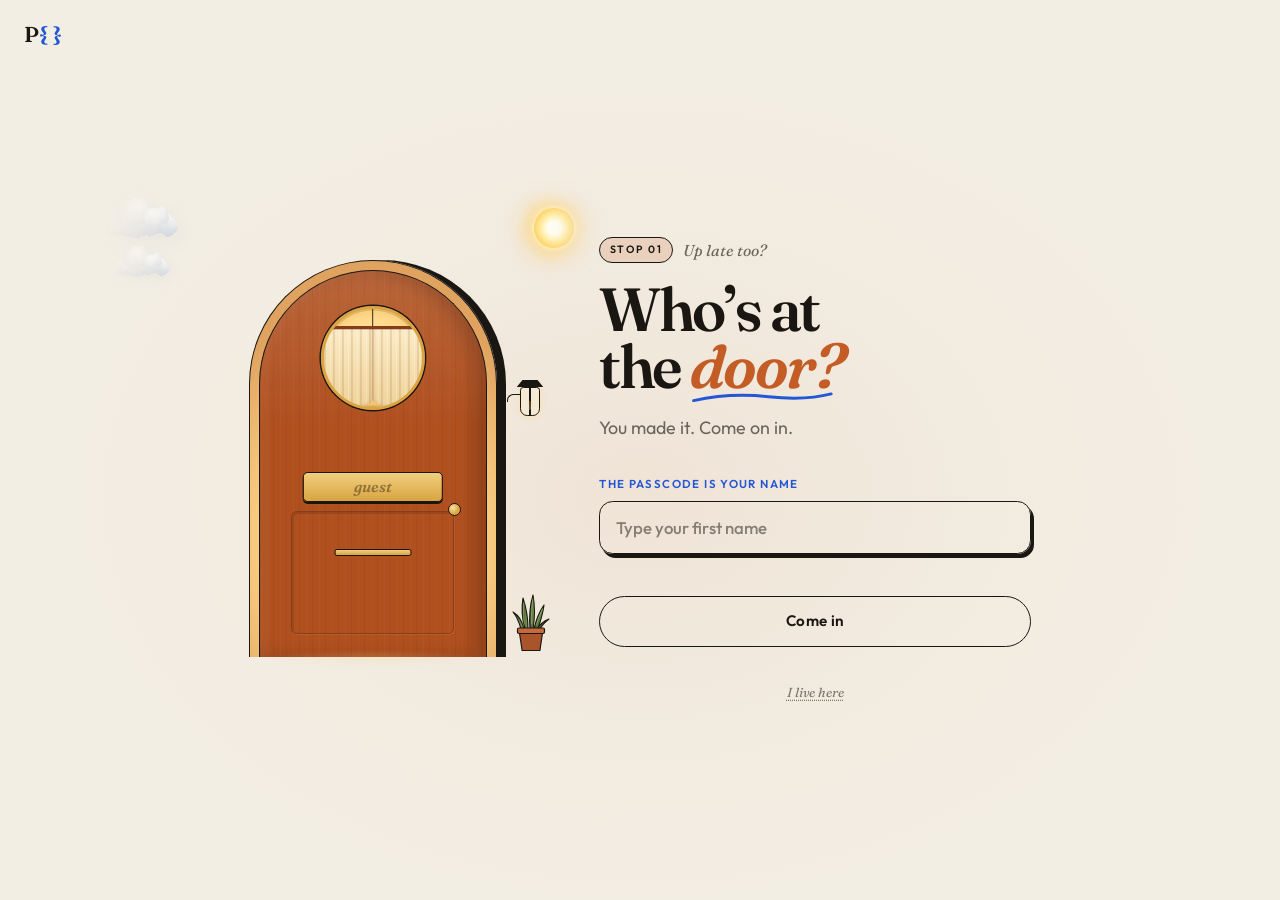
==== index.html @ fa428ef7 "Contact and footer: mobile-first layout, compact tiles and three-column footer" ====
<!DOCTYPE html>
<html lang="en" class="atelier">
<head>
  <meta charset="UTF-8">
  <meta name="viewport" content="width=device-width, initial-scale=1.0, maximum-scale=5.0, viewport-fit=cover">
  <title>Deepika Dubey | Product Manager Portfolio</title>
  <meta name="description" content="Deepika Dubey's portfolio: Product Management, Product Analytics, Strategy, and more. Explore projects, skills, certifications, and professional journey.">
  <meta property="og:title" content="Deepika Dubey | Product Manager Portfolio">
  <meta property="og:description" content="Explore Deepika Dubey's journey in product management, analytics, strategy, and design. Projects, skills, certifications, and more.">
  <meta property="og:type" content="website">
  <meta property="og:site_name" content="Deepika Dubey">
  <meta property="og:locale" content="en_US">
  <meta property="og:url" content="https://dubey1209.github.io/DeepikaDubey_ProductPortfolio/">
  <!-- Social scrapers do not resolve relative URLs, and several do not decode
       WebP, so these stay absolute and stay JPEG. -->
  <meta property="og:image" content="https://dubey1209.github.io/DeepikaDubey_ProductPortfolio/og-image.jpg?v=20261187">
  <meta property="og:image:width" content="1200">
  <meta property="og:image:height" content="630">
  <meta property="og:image:type" content="image/jpeg">
  <meta property="og:image:alt" content="Deepika Dubey, Product Manager: illustrated portrait beside the line &quot;I turn messy user problems into products people actually finish.&quot;">
  <meta name="twitter:card" content="summary_large_image">
  <meta name="twitter:title" content="Deepika Dubey | Product Manager Portfolio">
  <meta name="twitter:description" content="Explore Deepika Dubey's journey in product management, analytics, strategy, and design. Projects, skills, certifications, and more.">
  <meta name="twitter:image" content="https://dubey1209.github.io/DeepikaDubey_ProductPortfolio/og-image.jpg?v=20261187">
  <link rel="canonical" href="https://dubey1209.github.io/DeepikaDubey_ProductPortfolio/">
  <link rel="icon" type="image/png" sizes="32x32" href="favicon-32.png">
  <link rel="icon" type="image/png" sizes="64x64" href="favicon.png">
  <link rel="apple-touch-icon" href="apple-touch-icon.png">
  <link rel="preload" as="font" type="font/woff2" href="fonts/fraunces-latin.woff2" crossorigin>
  <link rel="preload" as="font" type="font/woff2" href="fonts/outfit-latin.woff2" crossorigin>
  <link rel="preload" as="image" href="mascots/deepika-directions.webp?v=20261187" media="(min-width: 761px)" fetchpriority="high">
  <link rel="preload" as="image" href="mascots/deepika-directions-sm.webp?v=20261187" media="(max-width: 760px)" fetchpriority="high">
  <!-- One shared version token for every local asset. Bump it in both HTML
       files whenever any CSS or JS changes. Per-asset tokens drifted out of
       sync previously, which can serve new CSS against old JavaScript. -->
  <link rel="stylesheet" href="base.css?v=20261187">
  <link rel="stylesheet" href="atelier.css?v=20261187">
  <link rel="stylesheet" href="motion.css?v=20261187">
  <noscript><style>.fx-ch>span{transform:none!important}.home-kicker,.home-subtitle,.home-desc,.home-btns,.home-rotate,.hero-rule{opacity:1!important}.home-photo{filter:none!important;transform:rotate(-3.5deg)!important}</style></noscript>
  <script src="portfolio-lock.js?v=20261187" defer></script>
</head>
<body>
    <script>
      (function () {
        try {
          var saved = localStorage.getItem('theme');
          if (saved === 'dark' || (!saved && window.matchMedia('(prefers-color-scheme: dark)').matches)) {
            document.body.classList.add('dark-theme');
          }
        } catch (e) {}
        // A visitor already let in this session gets the site on first
        // paint instead of after the scripts load (atelier.css, is-unlocked).
        try {
          if (sessionStorage.getItem('portfolio_unlocked') === 'true') {
            document.documentElement.classList.add('is-unlocked');
          }
        } catch (e) {}
      })();
    </script>
    <!-- Icons used on more than one card; each card draws one with <use href="#i-…">. -->
    <svg width="0" height="0" style="position:absolute" aria-hidden="true" focusable="false">
      <symbol id="i-case" viewBox="0 0 24 24" fill="none"><path d="M18 13V6A2 2 0 0 0 16 4H4A2 2 0 0 0 2 6V18A2 2 0 0 0 4 20H16A2 2 0 0 0 18 18V13Z" stroke="currentColor" stroke-width="2"/><path d="M8 21L12 17L16 21" stroke="currentColor" stroke-width="2" stroke-linecap="round" stroke-linejoin="round"/></symbol>
      <symbol id="i-code" viewBox="0 0 24 24" fill="none"><path d="M16 18L22 12L16 6M8 6L2 12L8 18" stroke="currentColor" stroke-width="2" stroke-linecap="round" stroke-linejoin="round"/></symbol>
      <symbol id="i-figma" viewBox="0 0 24 24" fill="none"><rect width="24" height="24" rx="6" fill="#F24E1E"/><path d="M12 7.5C12 6.11929 13.1193 5 14.5 5C15.8807 5 17 6.11929 17 7.5C17 8.88071 15.8807 10 14.5 10H12V7.5Z" fill="white"/><path d="M7 7.5C7 6.11929 8.11929 5 9.5 5C10.8807 5 12 6.11929 12 7.5V10H9.5C8.11929 10 7 8.88071 7 7.5Z" fill="white"/><path d="M17 12C17 13.3807 15.8807 14.5 14.5 14.5C13.1193 14.5 12 13.3807 12 12V10H14.5C15.8807 10 17 11.1193 17 12Z" fill="white"/><path d="M12 12C12 13.3807 10.8807 14.5 9.5 14.5C8.11929 14.5 7 13.3807 7 12C7 10.6193 8.11929 9.5 9.5 9.5H12V12Z" fill="white"/><circle cx="12" cy="17" r="2" fill="white"/></symbol>
      <symbol id="i-doc" viewBox="0 0 24 24" fill="none"><path d="M14 3H7a2 2 0 0 0-2 2v14a2 2 0 0 0 2 2h10a2 2 0 0 0 2-2V8l-5-5Z" stroke="currentColor" stroke-width="2" stroke-linecap="round" stroke-linejoin="round"/><path d="M14 3v5h5" stroke="currentColor" stroke-width="2" stroke-linecap="round" stroke-linejoin="round"/><path d="M10 13l2 2 4-4" stroke="currentColor" stroke-width="2" stroke-linecap="round" stroke-linejoin="round"/></symbol>
    </svg>
    <!-- Portfolio Lock Screen -->
    <div id="portfolio-lock" class="portfolio-lock" data-lenis-prevent role="dialog" aria-modal="true" aria-labelledby="lock-title">
      <div class="lock-glow" aria-hidden="true"></div>
      <div class="lock-mast">
        <span class="logo" aria-hidden="true">P<span class="logo-brace">{ }</span></span>
      </div>
      <div class="lock-scene">
      <div class="lock-porch" aria-hidden="true">
        <svg class="lock-fx" width="0" height="0" focusable="false">
          <filter id="lock-fluff" x="-40%" y="-60%" width="180%" height="220%">
            <feTurbulence type="fractalNoise" baseFrequency="0.045" numOctaves="4" seed="7" result="noise"/>
            <feDisplacementMap in="SourceGraphic" in2="noise" scale="13" xChannelSelector="R" yChannelSelector="G" result="fluff"/>
            <feGaussianBlur in="fluff" stdDeviation="0.7"/>
          </filter>
        </svg>
        <span class="lock-sky">
          <i class="lock-sun"></i><i class="lock-moon"></i>
          <i class="lock-cloud"></i><i class="lock-cloud is-b"></i>
        </span>
        <span class="lock-lamp"><i></i></span>
        <span class="lock-knock">knock knock</span>
        <div class="lock-frame">
          <div class="lock-door">
            <span class="lock-window">
              <i class="lock-bulb"></i>
              <i class="lock-curtain"></i>
              <i class="lock-curtain is-r"></i>
            </span>
            <span class="lock-plate"><span class="lock-plate-name" id="lock-plate-name">guest</span></span>
            <span class="lock-slot"></span>
            <span class="lock-knob"></span>
          </div>
        </div>
        <svg class="lock-plant" viewBox="0 0 40 58" aria-hidden="true">
          <defs>
            <linearGradient id="lock-leaf" x1="0" x2="1">
              <stop offset="0" stop-color="#3f5a2f"/><stop offset="0.55" stop-color="#5f7f43"/><stop offset="1" stop-color="#7f9c58"/>
            </linearGradient>
          </defs>
          <g class="lock-leaf"><path d="M10 35C8 28 6 23 2 18c5 3 9 8 11 17z"/></g>
          <g class="lock-leaf"><path d="M14 35C11 24 10 15 12 4c3 9 5 19 5 31z"/><path class="lock-vein" d="M13.4 30c-1-7-1.3-14-.6-21"/></g>
          <g class="lock-leaf"><path d="M19 35C18 22 19 11 22 1c2 11 2 22 0 34z"/><path class="lock-vein" d="M20.6 30c-.3-8 .1-17 1.2-25"/></g>
          <g class="lock-leaf"><path d="M23 35c2-9 5-17 10-24-1 9-4 17-6 24z"/><path class="lock-vein" d="M25.5 31c1.6-6 3.5-11 6-16"/></g>
          <g class="lock-leaf"><path d="M26 35c3-5 7-8 12-10-4 3-7 6-9 10z"/></g>
          <path class="lock-pot" d="M8.5 39h23l-2.6 17.5h-17.8z"/>
          <rect class="lock-pot-rim" x="6.5" y="34" width="27" height="5.5" rx="1.4"/>
        </svg>
        <span class="lock-say" id="lock-say"></span>
        <span class="lock-steps"></span>
      </div>
      <div class="atelier-gate" id="lock-card">
        <div class="lock-content">
          <p class="lock-stop"><span>Stop 01</span><em id="lock-hello">The front door</em></p>
          <h2 class="lock-title" id="lock-title" data-fx-split="1" aria-label="Who’s at the door?"><span aria-hidden="true"><span class="fx-word"><span class="fx-ch"><span style="--i:0">W</span></span><span class="fx-ch"><span style="--i:1">h</span></span><span class="fx-ch"><span style="--i:2">o</span></span><span class="fx-ch"><span style="--i:3">’</span></span><span class="fx-ch"><span style="--i:4">s</span></span></span> <span class="fx-word"><span class="fx-ch"><span style="--i:5">a</span></span><span class="fx-ch"><span style="--i:6">t</span></span></span> <span class="fx-word"><span class="fx-ch"><span style="--i:7">t</span></span><span class="fx-ch"><span style="--i:8">h</span></span><span class="fx-ch"><span style="--i:9">e</span></span></span> <em class="lock-ink"><span class="fx-word"><span class="fx-ch"><span style="--i:10">d</span></span><span class="fx-ch"><span style="--i:11">o</span></span><span class="fx-ch"><span style="--i:12">o</span></span><span class="fx-ch"><span style="--i:13">r</span></span><span class="fx-ch"><span style="--i:14">?</span></span></span><svg class="lock-ink-line" viewBox="0 0 120 14" preserveAspectRatio="none" aria-hidden="true"><path d="M3 9c18-5 40-7 62-4 16 2 34 3 52-3"/></svg></em></span></h2>
          <p class="lock-subtitle" id="lock-subtitle">Come on in. I’ll show you around.</p>
          <script>
            // A different welcome each visit, set before first paint so the
            // text never swaps under the visitor.
            (function () {
              var pick = function (list) { return list[Math.floor(Math.random() * list.length)]; };
              var h = new Date().getHours();
              document.getElementById('lock-hello').textContent =
                h >= 5 && h < 12 ? 'Good morning' : h >= 12 && h < 17 ? 'Good afternoon' : h >= 17 && h < 22 ? 'Good evening' : 'Up late too?';
              document.getElementById('lock-subtitle').textContent = pick([
                'Come on in. I’ll show you around.',
                'Pull up a chair. I’ll show you around.',
                'So glad you found the place. Come in.',
                'Kick off your shoes. Stay a while.',
                'You made it. Come on in.'
              ]);
              var knock = document.querySelector('.lock-knock');
              if (knock) knock.textContent = pick(['go on, knock', 'psst… knock', 'try knocking', 'knock if you dare']);
            })();
          </script>
          <form id="unlock-form" class="unlock-form" novalidate>
            <div class="lock-field">
              <label for="visitor-name" class="lock-input-label">The passcode is your name</label>
              <input type="text" id="visitor-name" name="name" placeholder="Type your first name" required autocomplete="given-name" maxlength="40">
            </div>
            <button type="submit" class="unlock-btn">
              <span class="btn-text">Come in<span class="btn-arrow" aria-hidden="true">→</span></span>
              <span class="btn-loader" style="display: none;">Opening the door…</span>
            </button>
          </form>
          <button type="button" class="lock-owner" id="lock-owner">I live here</button>
        </div>
      </div>
      </div>
    </div>

    <!-- Main Content (Initially Hidden) -->
    <div id="site-shell" class="main-content" style="display: none;">
      <a href="#main-content" class="skip-link">Skip to main content</a>
  <nav class="navbar" role="navigation" aria-label="Main Navigation">
    <div class="container navbar-container">
      <a href="#home" class="logo"><span aria-hidden="true">P<span class="logo-brace">{ }</span></span><span class="sr-only">Deepika Dubey, back to top</span></a>
      <button class="menu-toggle" aria-label="Toggle navigation menu" aria-expanded="false" aria-controls="navLinks">
        <span class="menu-icon"></span>
        <span class="sr-only">Menu</span>
      </button>
      <ul class="nav-links" id="navLinks" data-lenis-prevent>
        <li class="drawer-close-btn-li">
          <button class="drawer-close-btn" aria-label="Close menu">
            <span aria-hidden="true">&times;</span>
            <span class="sr-only">Close menu</span>
          </button>
        </li>
        <li><a href="#about">About</a></li>
        <li class="dropdown">
          <a href="#case-studies" class="dropbtn">Work</a>
          <div class="dropdown-content">
            <a href="#case-studies">Product (Case Studies)</a>
            <a href="#design-projects">Design</a>
            <a href="#technical-projects">Technical Projects</a>
          </div>
        </li>
        <li><a href="#skills">Skills</a></li>
        <li><a href="#certifications">Certifications</a></li>
        <li><a href="#education">Education</a></li>
        <li><a href="#experience">Experience</a></li>
        <li><a href="#writing">Writing</a></li>
        <li><a href="#fun-facts">Fun Facts</a></li>
        <li><a href="my-story.html">Story</a></li>
        <li><a href="#contact">Contact</a></li>
        <li class="drawer-theme-toggle-li">
          <button id="theme-toggle" type="button" aria-label="Dark mode" aria-pressed="false" class="theme-toggle-btn">
            <span class="theme-toggle-icon-wrapper">
              <span id="theme-toggle-icon"><svg viewBox="0 0 24 24" aria-hidden="true"><path d="M20 14.5A8 8 0 0 1 9.5 4a8 8 0 1 0 10.5 10.5z"/></svg></span>
            </span>
          </button>
        </li>
      </ul>
      <div class="drawer-overlay" tabindex="-1" aria-hidden="true"></div>
    </div>
  </nav>
  <main id="main-content" role="main">
  <section id="home" class="section home-section">
    <div class="container home-container">
      <div class="home-left">
        <p class="home-kicker">Product Manager</p>
        <h1 class="home-title">Hey.<br>I’m Deepika.</h1>
        <p class="home-subtitle">
          I turn messy user problems into products people
          <span class="home-rotate" aria-hidden="true">
            <span class="home-rotate-track">
              <span>actually finish.</span>
              <span>open twice.</span>
              <span>don’t rage-quit.</span>
              <span>tell their friends about.</span>
              <span>use without a manual.</span>
              <span>open before coffee.</span>
              <span>love, not tolerate.</span>
              <span>screenshot and share.</span>
              <span>come back to on Mondays.</span>
              <span>miss when they’re gone.</span>
              <span>actually finish.</span>
            </span>
          </span>
          <span class="sr-only">actually finish.</span>
        </p>
        <p class="home-desc">Engineer brain. Product heart. Allergic to unused features.<br> I ask “should we?” before “can we?”, then I ship.</p>
        <div class="home-btns">
          <a href="https://drive.google.com/file/d/1q-BRanJfNaPcUP6-kAbtws9cPe_kCsLr/view?usp=sharing" target="_blank" rel="noopener" class="btn btn-outline">Download Resume</a>
        </div>
      </div>
      <div class="home-right">
        <div class="home-mascot">
          <div class="atelier-mascot" role="img" tabindex="0" aria-label="Cartoon of Deepika Dubey that follows your cursor. Click to say hi.">
            <span class="atelier-mascot-layer atelier-mascot-look" aria-hidden="true"></span>
            <span class="atelier-mascot-layer atelier-mascot-react" aria-hidden="true"></span>
          </div>
        </div>
      </div>
    </div>
  </section>

  <section id="about" class="section about-section">
    <div class="container atelier-about">
      <div class="atelier-about-copy">
        <p class="atelier-label">About</p>
        <h2 class="about-title atelier-do-lead">The short version.</h2>
        <p class="atelier-about-lede">I didn’t wait for a title to do product work.</p>
        <ol class="atelier-about-flow" aria-label="How I work">
          <li>Built it</li>
          <li>Measured it</li>
          <li>Shipped it</li>
          <li class="is-ask">Then asked: should it exist?</li>
        </ol>
        <p class="atelier-about-pull">If it doesn’t <span class="atelier-about-keep"><span class="atelier-about-mark">earn a place<svg viewBox="0 0 200 16" preserveAspectRatio="none" aria-hidden="true"><path pathLength="1" d="M3 11 C 38 4, 74 14, 112 8 S 172 4, 197 9"/></svg></span>,</span> it doesn’t ship.</p>
        <ol class="atelier-about-notes">
          <li>
            <span class="atelier-about-icon" aria-hidden="true"><svg viewBox="0 0 24 24"><path d="M3.5 5h17l-6.5 7.5v5.5l-4 2v-7.5z"/></svg></span>
            <h3>The filter</h3>
            <p>I don’t ship because something is possible. I ship because it belongs in the product. If it doesn’t, it stays out.</p>
          </li>
          <li>
            <span class="atelier-about-icon" aria-hidden="true"><svg viewBox="0 0 24 24"><circle cx="9" cy="8" r="3"/><circle cx="17" cy="9" r="2.5"/><path d="M3 19.5c0-3.3 2.7-5.2 6-5.2s6 1.9 6 5.2"/><path d="M15.5 14.6c2.9.1 5.5 1.5 5.5 4.9"/></svg></span>
            <h3>In the room</h3>
            <p>I can sit with builders, open Figma, read the metrics, and still keep the user in the conversation.</p>
          </li>
          <li>
            <span class="atelier-about-icon" aria-hidden="true"><svg viewBox="0 0 24 24"><path d="M3 7.5 12 3l9 4.5v9L12 21l-9-4.5z"/><path d="M3 7.5 12 12l9-4.5M12 12v9"/></svg></span>
            <span class="atelier-about-stamp" aria-hidden="true">shipped ✓</span>
            <h3>Already shipping</h3>
            <p>Case studies, MVPs, and work people actually finished – not just slides about them.</p>
          </li>
        </ol>
        <span class="story-btn-wrap atelier-about-more-wrap">
          <a href="my-story.html" class="btn btn-outline story-btn atelier-about-more">Read My Story</a>
          <span class="story-btn-hint" role="tooltip">
            <span class="story-btn-hint-kicker">Story</span>
            Wanna know the real me – beyond the resume?
          </span>
        </span>
      </div>
    </div>
  </section>

  <section id="case-studies" class="section case-studies-section">
    <div class="container">
      <p class="atelier-label">Case studies</p>
      <h2 class="projects-title atelier-do-lead">The work.</h2>
      <p class="projects-subtitle">Real products, real trade-offs, and the thinking behind every call.</p>
      <div class="projects-cards-row">
        <!-- ProfileBoost Case Study -->
        <div class="project-card interactive-card" data-project="profileboost-case-study" data-hue="#c45c26">
          <div class="project-front">
            <div class="project-meta">
              <div class="project-meta-content">
                <span class="project-category case-study">ProfileBoost · EduTech</span>
                <span class="project-tag">AI-Powered Career Guidance</span>
              </div>
            </div>
            <h3 class="case-study-title">AI-Driven University Application Assistant</h3>
            <p class="project-hook">35% more completions. 40% stronger profiles.</p>
            <button type="button" class="project-readmore">Read more</button>
            <div class="project-more-content" hidden>
              <div class="project-desc">
              <ul>
                <li><strong>Problem Solving:</strong> Addressed the challenge of students struggling with university applications by creating a structured, AI-powered guidance system</li>
                <li><strong>Key Features:</strong> Personalized roadmap, mentor validation, progress tracking, and AI-powered profile analysis</li>
                <li><strong>Impact:</strong> 35% increase in project completion rates and 40% improvement in profile strength scores among users</li>
                <li><strong>Tech Stack:</strong> AI/ML for personalized recommendations, Interactive dashboards, Mentor validation system</li>
              </ul>
              </div>
            </div>
          </div>
          <div class="project-actions">
            <div class="project-actions-content">
              <div class="project-buttons">
                <a href="https://drive.google.com/file/d/1WdsAeV3B2lPPiX6uXersP9Nvj6OY-6v8/view?usp=sharing" class="project-btn live-btn" target="_blank" rel="noopener">
                  <svg width="16" height="16" viewBox="0 0 24 24" fill="none" aria-hidden="true"><use href="#i-case"/></svg>
                  View Case Study
                </a>
              </div>
            </div>
          </div>
        </div>
        
        <!-- DealSight Case Study -->
        <div class="project-card interactive-card" data-project="dealsight-case-study" data-hue="#3d5a80">
          <div class="project-front">
            <div class="project-meta">
              <div class="project-meta-content">
                <span class="project-category case-study">DealSight · Product Management</span>
                <span class="project-tag">Dashboard Design</span>
              </div>
            </div>
            <h3 class="case-study-title">VP Dashboard for Deal Management</h3>
            <p class="project-hook">One dashboard. Faster deal decisions.</p>
            <button type="button" class="project-readmore">Read more</button>
            <div class="project-more-content" hidden>
              <div class="project-desc">
              <ul>
                <li><strong>Problem Discovery:</strong> Conducted stakeholder interviews identifying critical pain points in deal management workflow</li>
                <li><strong>Solution Design:</strong> Designed centralized dashboard reducing information scatter and improving decision-making speed</li>
                <li><strong>Implementation Strategy:</strong> Created phased rollout plan with clear success metrics and stakeholder alignment</li>
              </ul>
              </div>
            </div>
          </div>
          <div class="project-actions">
            <div class="project-actions-content">
              <div class="project-buttons">
                <a href="https://drive.google.com/file/d/1EOR37OTjL2g8ERE4fF1Y0dU6lUqYF4o2/view?usp=sharing" class="project-btn live-btn" target="_blank" rel="noopener">
                  <svg width="16" height="16" viewBox="0 0 24 24" fill="none" aria-hidden="true"><use href="#i-case"/></svg>
                  View Case Study
                </a>
              </div>
            </div>
          </div>
        </div>
        
        <!-- Nykaa Case Study -->
        <div class="project-card interactive-card" data-project="nykaa-case-study" data-hue="#e5197a" data-logo="logos/nykaa.svg">
          <div class="project-front">
            <div class="project-meta">
              <div class="project-meta-content">
                <span class="project-category case-study">Nykaa · Product Thinking</span>
                <span class="project-tag">E-commerce/D2C</span>
              </div>
            </div>
            <h3 class="case-study-title">Enhancing Product Discovery on Nykaa</h3>
            <p class="project-hook">Search that finds the product. +35% findability.</p>
            <button type="button" class="project-readmore">Read more</button>
            <div class="project-more-content" hidden>
              <div class="project-desc">
              <ul>
                <li><strong>User Research:</strong> Analyzed user behavior data and conducted interviews to identify discovery friction points</li>
                <li><strong>Data-Driven Insights:</strong> Correlated conversion metrics with user journey maps to prioritize solutions</li>
                <li><strong>Product Solution:</strong> Designed enhanced search and recommendation features improving product findability by 35%</li>
              </ul>
              </div>
            </div>
          </div>
          <div class="project-actions">
            <div class="project-actions-content">
              <div class="project-buttons">
                <a href="https://drive.google.com/file/d/1ZUymu76PjPp_4cO4XVgOTWP7BVeAE-X3/view?usp=drivesdk" class="project-btn live-btn" target="_blank" rel="noopener">
                  <svg width="16" height="16" viewBox="0 0 24 24" fill="none" aria-hidden="true"><use href="#i-case"/></svg>
                  View Case Study PDF
                </a>
              </div>
            </div>
          </div>
        </div>
        
        <!-- Josh Talks AI Case Study -->
        <div class="project-card interactive-card" data-project="josh-ai-case-study" data-hue="#2a85c8" data-logo="logos/josh-talks.png">
          <div class="project-front">
            <div class="project-meta">
              <div class="project-meta-content">
                <span class="project-category case-study">Josh Talks AI · Product Thinking</span>
                <span class="project-tag">AI/ML Platform</span>
              </div>
            </div>
            <h3 class="case-study-title">Designing Scalable AI Data Platforms</h3>
            <p class="project-hook">Offline-first. 1000+ images per village.</p>
            <button type="button" class="project-readmore">Read more</button>
            <div class="project-more-content" hidden>
              <div class="project-desc">
              <ul>
                <li><strong>Data Collection Platform:</strong> Designed a scalable solution for collecting 1000+ culturally relevant images per village across India with offline-first functionality</li>
                <li><strong>Quality Control System:</strong> Implemented multi-layered validation including on-device checks, server-side validation, and human review workflows</li>
                <li><strong>Data Integrity:</strong> Developed automated systems to detect and prevent low-quality submissions, ensuring dataset reliability for AI training</li>
              </ul>
              </div>
            </div>
          </div>
          <div class="project-actions">
            <div class="project-actions-content">
              <div class="project-buttons">
                <a href="https://drive.google.com/file/d/1d-ZoWmXAj4re-tM_EHLVvEBS_l3YEKGB/view?usp=sharing" class="project-btn live-btn" target="_blank" rel="noopener">
                  <svg width="16" height="16" viewBox="0 0 24 24" fill="none" aria-hidden="true"><use href="#i-case"/></svg>
                  View Case Study PDF
                </a>
              </div>
            </div>
          </div>
        </div>
        <div class="project-card interactive-card" data-project="growth-strategy" data-hue="#7a5af0">
          <div class="project-front">
            <div class="project-meta">
              <div class="project-meta-content">
                <span class="project-category case-study">TaskPilot · Product Marketing</span>
                <span class="project-tag">Go-to-Market</span>
              </div>
            </div>
            <h3 class="case-study-title">TaskPilot – AI-Powered Task Management</h3>
            <p class="project-hook">GTM for the right leads, not more noise.</p>
            <button type="button" class="project-readmore">Read more</button>
            <div class="project-more-content" hidden>
              <div class="project-desc">
              <ul>
                <li><strong>Growth Strategy:</strong> Developed comprehensive go-to-market strategy targeting key customer segments</li>
                <li><strong>Market Research:</strong> Conducted deep analysis of potential leads, identified pain points, and crafted value propositions</li>
                <li><strong>Outreach Framework:</strong> Created scalable outreach strategy with personalized email templates improving response rates</li>
              </ul>
              </div>
            </div>
          </div>
          <div class="project-actions">
            <div class="project-actions-content">
              <div class="project-buttons">
                <a href="https://drive.google.com/file/d/1VLA2_GpYhYIl-CZdHJ1L5BqV1tn7cT6g/view?usp=sharing" class="project-btn live-btn" target="_blank" rel="noopener">
                  <svg width="16" height="16" viewBox="0 0 24 24" fill="none" aria-hidden="true"><use href="#i-case"/></svg>
                  View Strategy Document
                </a>
              </div>
            </div>
          </div>
        </div>
        
        <!-- Hawkins Cookers Case Study -->
        <div class="project-card interactive-card" data-project="hawkins-case-study" data-hue="#d22630" data-logo="logos/hawkins.png">
          <div class="project-front">
            <div class="project-meta">
              <div class="project-meta-content">
                <span class="project-category case-study">Hawkins Cookers · Product Strategy</span>
                <span class="project-tag">UX Audit & Growth Strategy</span>
              </div>
            </div>
            <h3 class="case-study-title">Revitalizing Hawkins Cookers Limited</h3>
            <p class="project-hook">4 conversion leaks. A 12-month roadmap.</p>
            <button type="button" class="project-readmore">Read more</button>
            <div class="project-more-content" hidden>
              <div class="project-desc">
              <ul>
                <li><strong>UX Audit:</strong> Identified 4 structural conversion barriers across the purchase flow</li>
                <li><strong>Qualitative Research:</strong> Research with 8+ users to validate the core thesis</li>
                <li><strong>Competitive Benchmarking:</strong> Compared positioning and experience against TTK Prestige and Pigeon</li>
                <li><strong>Design Artifacts:</strong> Before/after UX mockups for the product page and login flow</li>
                <li><strong>Roadmap:</strong> Phased 12-month plan across UX fixes, digital growth, and category expansion</li>
                <li><strong>Success Metrics:</strong> Defined across conversion, trust, and brand growth</li>
              </ul>
              </div>
            </div>
          </div>
          <div class="project-actions">
            <div class="project-actions-content">
              <div class="project-buttons">
                <a href="https://drive.google.com/file/d/1Jhs7oTsZxzgh8ENkJ7LJ6n6OhKnaplwP/view?usp=sharing" class="project-btn live-btn" target="_blank" rel="noopener">
                  <svg width="16" height="16" viewBox="0 0 24 24" fill="none" aria-hidden="true"><use href="#i-case"/></svg>
                  View Case Study
                </a>
              </div>
            </div>
          </div>
        </div>

        <!-- WhatsApp Pay Case Study -->
        <div class="project-card interactive-card" data-project="whatsapp-pay-case-study" data-hue="#1f9d55" data-logo="logos/whatsapp.svg">
          <div class="project-front">
            <div class="project-meta">
              <div class="project-meta-content">
                <span class="project-category case-study">WhatsApp Pay · Product Management</span>
                <span class="project-tag">Fintech / UPI</span>
              </div>
            </div>
            <h3 class="case-study-title">WhatsApp Pay – Why Growth Went Flat</h3>
            <p class="project-hook">500M users. ~1% UPI share. Here’s why.</p>
            <button type="button" class="project-readmore">Read more</button>
            <div class="project-more-content" hidden>
              <div class="project-desc">
              <ul>
                <li><strong>Problem Diagnosis:</strong> Challenged the awareness narrative – identified zero marginal utility vs GPay/PhonePe and positive onboarding cost as core blockers behind ~1% UPI market share despite 500M+ Indian users</li>
                <li><strong>Three-Layer Blocker Model:</strong> Mapped funnel drop-offs across re-registration fatigue, recipient confidence gaps, and lack of conversational payment context using persona research (urban UPI user + kirana merchant)</li>
                <li><strong>Product Solutions:</strong> Prioritized UPI Bridge onboarding, in-chat recipient verification signals, and contextual payment triggers – RICE-scored and sequenced across a phased roadmap</li>
                <li><strong>User Flows & Metrics:</strong> Designed first-time setup, send-money-in-chat, and merchant QR flows with 6-month targets for onboarding completion (60%), Day-7 retention (55%), and chat-initiated transactions (35%)</li>
              </ul>
              </div>
            </div>
          </div>
          <div class="project-actions">
            <div class="project-actions-content">
              <div class="project-buttons">
                <a href="https://drive.google.com/file/d/1504_FuemcCrieZDYHSnq1wGENSo2y_dE/view?usp=sharing" class="project-btn live-btn" target="_blank" rel="noopener">
                  <svg width="16" height="16" viewBox="0 0 24 24" fill="none" aria-hidden="true"><use href="#i-case"/></svg>
                  View Case Study PDF
                </a>
              </div>
            </div>
          </div>
        </div>
      </div>
    </div>
  </section>
  
  <section id="design-projects" class="section projects-section">
    <div class="container">
      <p class="atelier-label">Design</p>
      <h2 class="projects-title atelier-do-lead">Designed for real people.</h2>
      <p class="projects-subtitle">Research first, then wireframes, then the pixels that survive testing.</p>
      <div class="projects-cards-row">
        <div class="project-card interactive-card" data-project="fempower">
          <div class="project-front">
            <div class="project-meta"><span class="project-category mobile">Figma · UX research</span></div>
            <h3 class="project-title">FemPower – Women’s Safety App</h3>
            <p class="project-hook">Safety flows for users, lawyers, and counselors.</p>
            <button type="button" class="project-readmore">Read more</button>
            <div class="project-more-content" hidden>
              <div class="project-desc">
              <ul>
                <li><strong>Product Strategy:</strong> Identified critical safety gap, designed comprehensive solution addressing UN SDG on gender equality</li>
                <li><strong>Multi-Stakeholder Design:</strong> Created distinct user flows for users, lawyers, and counselors ensuring seamless experience</li>
                <li><strong>User Research:</strong> Conducted interviews to understand pain points and designed features that truly address user needs</li>
              </ul>
              </div>
            </div>
          </div>
          <div class="project-actions">
            <div class="project-actions-content">
              <div class="project-buttons">
                <a href="https://www.figma.com/design/AJhxLu0O16JKwCPdPRGzDD/Fempower?node-id=0-1&t=40Q84YtE8tf4gs2n-1" class="project-btn live-btn" target="_blank" rel="noopener">
                  <svg width="16" height="16" viewBox="0 0 24 24" fill="none" aria-hidden="true"><use href="#i-figma"/></svg>
                  View Figma Design
                </a>
                <a href="https://www.figma.com/proto/AJhxLu0O16JKwCPdPRGzDD/Fempower?page-id=0%3A1&node-id=86-128&p=f&viewport=-531%2C-139%2C0.02&t=yBM9ZA8nOEOuA9vq-1&scaling=scale-down&content-scaling=fixed&starting-point-node-id=86%3A128&show-proto-sidebar=1" class="project-btn live-btn" target="_blank" rel="noopener">
                  <svg width="16" height="16" viewBox="0 0 24 24" fill="none" aria-hidden="true"><use href="#i-doc"/></svg>
                  View Prototype
                </a>
              </div>
            </div>
          </div>
        </div>
        <div class="project-card interactive-card" data-project="inventory-mgmt">
          <div class="project-front">
            <div class="project-meta"><span class="project-category mobile">Figma · Mobile UX</span></div>
            <h3 class="project-title">Imaster – Inventory Management</h3>
            <p class="project-hook">Inventory that small businesses can actually run.</p>
            <button type="button" class="project-readmore">Read more</button>
            <div class="project-more-content" hidden>
              <div class="project-desc">
              <ul>
                <li><strong>Product Discovery:</strong> Identified small business pain points through user interviews and market research</li>
                <li><strong>Product Design:</strong> Designed end-to-end workflow optimizing inventory tracking, order management, and reporting</li>
                <li><strong>Validation:</strong> Conducted user testing sessions to validate design decisions and iterate for better product-market fit</li>
              </ul>
              </div>
            </div>
          </div>
          <div class="project-actions">
            <div class="project-actions-content">
              <div class="project-buttons">
                <a href="https://www.figma.com/design/nWNPpaS83adRQz00QYDXXQ/Untitled?node-id=0-1&t=ky0Gt1fMRxpreV30-1" target="_blank" rel="noopener noreferrer" class="project-btn">
                  <svg width="16" height="16" viewBox="0 0 24 24" fill="none" aria-hidden="true"><use href="#i-figma"/></svg>
                  View Figma Design
                </a>
              </div>
            </div>
          </div>
        </div>

        <div class="project-card interactive-card" data-project="humaness-app">
          <div class="project-front">
            <div class="project-meta"><span class="project-category mobile">Figma · App design</span></div>
            <h3 class="project-title">Humaness App</h3>
            <p class="project-hook">Offline-first. 1,000+ images per village.</p>
            <button type="button" class="project-readmore">Read more</button>
            <div class="project-more-content" hidden>
              <div class="project-desc">
              <ul>
                <li><strong>Image Collection Platform:</strong> Designed an offline-first contributor workflow to collect 1,000+ culturally relevant images per village with captions and low-connectivity handling</li>
                <li><strong>Quality & Location Accuracy:</strong> Built validation steps for location confidence, submission checks, and admin verification to reduce low-quality uploads</li>
                <li><strong>Admin Monitoring:</strong> Designed coverage monitoring views to track village-wise progress and flag gaps for faster dataset completion</li>
              </ul>
              </div>
            </div>
          </div>
          <div class="project-actions">
            <div class="project-actions-content">
              <div class="project-buttons">
                <a href="https://www.figma.com/design/kmUgYn6N7HVYqc2YWvcWPA/Josh-Talks-?node-id=0-1&t=vuWC2rWECsjKFhoq-1" class="project-btn live-btn" target="_blank" rel="noopener">
                  <svg width="16" height="16" viewBox="0 0 24 24" fill="none" aria-hidden="true"><use href="#i-figma"/></svg>
                  View Figma Design
                </a>
                <a href="https://www.figma.com/proto/kmUgYn6N7HVYqc2YWvcWPA/Josh-Talks-?page-id=0%3A1&node-id=1-117&p=f&viewport=140%2C160%2C0.03&t=UxOt3dRWjRJXVRQ3-1&scaling=min-zoom&content-scaling=fixed&starting-point-node-id=1%3A250" class="project-btn live-btn" target="_blank" rel="noopener">
                  <svg width="16" height="16" viewBox="0 0 24 24" fill="none" aria-hidden="true"><use href="#i-doc"/></svg>
                  View Prototype
                </a>
              </div>
            </div>
          </div>
        </div>
      </div>
    </div>
  </section>
  
  <section id="technical-projects" class="section projects-section">
    <div class="container">
      <p class="atelier-label">Projects</p>
      <h2 class="projects-title atelier-do-lead">Built with my own hands.</h2>
      <p class="projects-subtitle">From the first sketch to the deployed version, and the fixes after.</p>
      <div class="projects-cards-row">
        <div class="project-card interactive-card" data-project="brunchbliss">
          <div class="project-front">
            <div class="project-meta"><span class="project-category web">Product + Engineering</span></div>
            <h3 class="project-title">BrunchBliss – Canteen Ordering App</h3>
            <p class="project-hook">Canteen orders. 40% less waiting.</p>
            <button type="button" class="project-readmore">Read more</button>
            <div class="project-more-content" hidden>
              <div class="project-desc">
              <ul>
                <li><strong>Product Impact:</strong> Identified pain point in canteen ordering, designed solution reducing wait time by 40%</li>
                <li><strong>User-Centric Design:</strong> Built intuitive cart system with streamlined checkout flow, improving user satisfaction</li>
                <li><strong>Technical Execution:</strong> Developed Kotlin-based app with focus on seamless user experience and transaction efficiency</li>
              </ul>
              </div>
            </div>
          </div>
          <div class="project-actions">
            <div class="project-actions-content">
              <div class="project-buttons">
                <a href="https://github.com/rockyhappy/CanteenApp" class="project-btn code-btn" target="_blank" rel="noopener">
                  <svg width="16" height="16" viewBox="0 0 24 24" fill="none" aria-hidden="true"><use href="#i-code"/></svg>
                  Code
                </a>
              </div>
            </div>
          </div>
        </div>
        <div class="project-card interactive-card" data-project="animation">
          <div class="project-front">
            <div class="project-meta"><span class="project-category research">HTML, CSS</span></div>
            <h3 class="project-title">Animation Playground</h3>
            <p class="project-hook">Tiny animations. Extra play.</p>
            <button type="button" class="project-readmore">Read more</button>
            <div class="project-more-content" hidden>
              <div class="project-desc">
              <ul>
                <li>Developed and deployed a website offering simple animation options, improving user engagement through interactive design</li>
                <li>Gained hands-on experience by adding gamification elements to the platform to boost user engagement and interaction.</li>
              </ul>
              </div>
            </div>
          </div>
          <div class="project-actions">
            <div class="project-actions-content">
              <div class="project-buttons">
                <a href="https://github.com/Dubey1209/Animation" class="project-btn code-btn" target="_blank" rel="noopener">
                  <svg width="16" height="16" viewBox="0 0 24 24" fill="none" aria-hidden="true"><use href="#i-code"/></svg>
                  Code
                </a>
                <a href="https://dubey1209.github.io/Animation/AnimationDK-main/" class="project-btn live-btn" target="_blank" rel="noopener">
                  <svg width="16" height="16" viewBox="0 0 24 24" fill="none" aria-hidden="true"><use href="#i-case"/></svg>
                  View Live
                </a>
              </div>
            </div>
          </div>
        </div>
        <div class="project-card interactive-card" data-project="hitthebox">
          <div class="project-front">
            <div class="project-meta"><span class="project-category web">HTML, CSS, JavaScript</span></div>
            <h3 class="project-title">HitTheBox</h3>
            <p class="project-hook">Angry Birds energy. In the browser.</p>
            <button type="button" class="project-readmore">Read more</button>
            <div class="project-more-content" hidden>
              <div class="project-desc">
              <ul>
                <li>Designed and developed a browser-based game inspired by Angry Birds mechanics</li>
                <li>Implemented increasing difficulty levels, score tracking, and interactive UI</li>
                <li>Used DOM manipulation and event handling to simulate projectile motion and collision</li>
              </ul>
              </div>
            </div>
          </div>
          <div class="project-actions">
            <div class="project-actions-content">
              <div class="project-buttons">
                <a href="https://github.com/Dubey1209/HitTheBall" class="project-btn code-btn" target="_blank" rel="noopener">
                  <svg width="16" height="16" viewBox="0 0 24 24" fill="none" aria-hidden="true"><use href="#i-code"/></svg>
                  Code
                </a>
                <a href="https://dubey1209.github.io/HitTheBall/" class="project-btn live-btn" target="_blank" rel="noopener">
                  <svg width="16" height="16" viewBox="0 0 24 24" fill="none" aria-hidden="true"><use href="#i-case"/></svg>
                  View Live
                </a>
              </div>
            </div>
          </div>
        </div>
        <div class="project-card interactive-card" data-project="runfinity">
          <div class="project-front">
            <div class="project-meta"><span class="project-category mobile">Product + Mobile</span></div>
            <h3 class="project-title">Runfinity</h3>
            <p class="project-hook">Fitness tracking that keeps you moving.</p>
            <button type="button" class="project-readmore">Read more</button>
            <div class="project-more-content" hidden>
              <div class="project-desc">
              <ul>
                <li><strong>Product Vision:</strong> Created fitness tracking solution addressing user need for motivation and progress tracking</li>
                <li><strong>User Experience:</strong> Designed smooth navigation flows and real-time feedback to increase daily engagement</li>
                <li><strong>Technical Excellence:</strong> Implemented MVVM architecture with Room DB for data persistence and optimal performance</li>
              </ul>
              </div>
            </div>
          </div>
          <div class="project-actions">
            <div class="project-actions-content">
              <div class="project-buttons">
                <a href="https://github.com/Dubey1209/Runfinity" class="project-btn code-btn" target="_blank" rel="noopener">
                  <svg width="16" height="16" viewBox="0 0 24 24" fill="none" aria-hidden="true"><use href="#i-code"/></svg>
                  Code
                </a>
              </div>
            </div>
          </div>
        </div>
        <div class="project-card interactive-card" data-project="nostalgia">
          <div class="project-front">
            <div class="project-meta"><span class="project-category web">HTML</span></div>
            <h3 class="project-title">Nostalgia</h3>
            <p class="project-hook">Pure HTML. Cartoon-core.</p>
            <button type="button" class="project-readmore">Read more</button>
            <div class="project-more-content" hidden>
              <div class="project-desc">
              <ul>
                <li>It is fully & purely based on HTML & it includes nostalgic vibe of cartoon.</li>
                <li>This website helps you realise how much HTML can be made enough to build a basic website all alone.</li>
              </ul>
              </div>
            </div>
          </div>
          <div class="project-actions">
            <div class="project-actions-content">
              <div class="project-buttons">
                <a href="https://github.com/Dubey1209/Nostalgia" class="project-btn code-btn" target="_blank" rel="noopener">
                  <svg width="16" height="16" viewBox="0 0 24 24" fill="none" aria-hidden="true"><use href="#i-code"/></svg>
                  Code
                </a>
                <a href="https://dubey1209.github.io/Nostalgia/" class="project-btn live-btn" target="_blank" rel="noopener">
                  <svg width="16" height="16" viewBox="0 0 24 24" fill="none" aria-hidden="true"><use href="#i-case"/></svg>
                  View Live
                </a>
              </div>
            </div>
          </div>
        </div>
        <div class="project-card interactive-card" data-project="calculator">
          <div class="project-front">
            <div class="project-meta"><span class="project-category web">HTML, CSS, JS</span></div>
            <h3 class="project-title">Calculator Website</h3>
            <p class="project-hook">Arithmetic, plus a theme toggle.</p>
            <button type="button" class="project-readmore">Read more</button>
            <div class="project-more-content" hidden>
              <div class="project-desc">
              <ul>
                <li>Developed a responsive calculator website with basic arithmetic operations.</li>
                <li>Implemented a theme toggle option for dark and light modes to enhance user experience.</li>
                <li>Used clean UI and interactive design for usability on all devices.</li>
              </ul>
              </div>
            </div>
          </div>
          <div class="project-actions">
            <div class="project-actions-content">
              <div class="project-buttons">
                <a href="https://github.com/Dubey1209/Website_Calculator" class="project-btn code-btn" target="_blank" rel="noopener">
                  <svg width="16" height="16" viewBox="0 0 24 24" fill="none" aria-hidden="true"><use href="#i-code"/></svg>
                  Code
                </a>
                <a href="https://dubey1209.github.io/Website_Calculator/" class="project-btn live-btn" target="_blank" rel="noopener">
                  <svg width="16" height="16" viewBox="0 0 24 24" fill="none" aria-hidden="true"><use href="#i-case"/></svg>
                  View Live
                </a>
              </div>
            </div>
          </div>
        </div>
        <div class="project-card interactive-card" data-project="gallery">
          <div class="project-front">
            <div class="project-meta"><span class="project-category web">HTML, CSS, JS</span></div>
            <h3 class="project-title">PixelVault Studio</h3>
            <p class="project-hook">Gallery with grid and modal previews.</p>
            <button type="button" class="project-readmore">Read more</button>
            <div class="project-more-content" hidden>
              <div class="project-desc">
              <ul>
                <li>Created a dynamic image gallery website with grid layout and modal previews.</li>
                <li>Utilized HTML, CSS, and JavaScript for smooth transitions and responsive design.</li>
                <li>Enhanced user engagement with interactive image viewing experience.</li>
              </ul>
              </div>
            </div>
          </div>
          <div class="project-actions">
            <div class="project-actions-content">
              <div class="project-buttons">
                <a href="https://github.com/Dubey1209/Website_Imagegallery" class="project-btn code-btn" target="_blank" rel="noopener">
                  <svg width="16" height="16" viewBox="0 0 24 24" fill="none" aria-hidden="true"><use href="#i-code"/></svg>
                  Code
                </a>
                <a href="https://dubey1209.github.io/Website_Imagegallery/" class="project-btn live-btn" target="_blank" rel="noopener">
                  <svg width="16" height="16" viewBox="0 0 24 24" fill="none" aria-hidden="true"><use href="#i-case"/></svg>
                  View Live
                </a>
              </div>
            </div>
          </div>
        </div>
        <div class="project-card interactive-card" data-project="gaming-dashboard">
          <div class="project-front">
            <div class="project-meta"><span class="project-category web">Python, Streamlit</span><span class="project-tag">Company Assignment</span></div>
            <h3 class="project-title">Game Movement Intelligence Dashboard</h3>
            <p class="project-hook">Heatmaps for how players actually move.</p>
            <button type="button" class="project-readmore">Read more</button>
            <div class="project-more-content" hidden>
              <div class="project-desc">
              <ul>
                <li><strong>Product Solution:</strong> Built data-driven analytics dashboard to analyze player movement patterns, engagement zones, and gameplay behavior for game designers</li>
                <li><strong>Key Features:</strong> Player movement visualization, traffic heatmaps, bot vs human detection, replay timeline analysis, and product-level insights</li>
                <li><strong>Impact:</strong> Enables level designers to identify map design issues, optimize engagement zones, and make data-driven gameplay decisions</li>
                <li><strong>Tech Stack:</strong> Python, Streamlit, Pandas, NumPy, Matplotlib, PyArrow for real-time telemetry data processing</li>
              </ul>
              </div>
            </div>
          </div>
          <div class="project-actions">
            <div class="project-actions-content">
              <div class="project-buttons">
                <a href="https://github.com/Dubey1209/game-movement-dashboard-Lila-" class="project-btn code-btn" target="_blank" rel="noopener">
                  <svg width="16" height="16" viewBox="0 0 24 24" fill="none" aria-hidden="true"><use href="#i-code"/></svg>
                  Code
                </a>
                <a href="https://kpf8ophsvvgazhhnnlepcm.streamlit.app/" class="project-btn live-btn" target="_blank" rel="noopener">
                  <svg width="16" height="16" viewBox="0 0 24 24" fill="none" aria-hidden="true"><use href="#i-case"/></svg>
                  View Live
                </a>
              </div>
            </div>
          </div>
        </div>
        <div class="project-card interactive-card" data-project="scientific-calculator">
          <div class="project-front">
            <div class="project-meta"><span class="project-category mobile">Kotlin</span></div>
            <h3 class="project-title">Scientific Calculator</h3>
            <p class="project-hook">Kotlin. Dark and light. The works.</p>
            <button type="button" class="project-readmore">Read more</button>
            <div class="project-more-content" hidden>
              <div class="project-desc">
              <ul>
                <li>Developed a feature-rich scientific calculator app using Kotlin.</li>
                <li>Supports advanced mathematical functions and operations.</li>
                <li>Integrated dark and light theme toggle for accessibility and user preference.</li>
              </ul>
              </div>
            </div>
          </div>
          <div class="project-actions">
            <div class="project-actions-content">
              <div class="project-buttons">
                <a href="https://github.com/Dubey1209/Scientific_Calculator" class="project-btn code-btn" target="_blank" rel="noopener">
                  <svg width="16" height="16" viewBox="0 0 24 24" fill="none" aria-hidden="true"><use href="#i-code"/></svg>
                  Code
                </a>
              </div>
            </div>
          </div>
        </div>
      </div>
    </div>
  </section>
  
  <section id="skills" class="section skills-section">
    <div class="container atelier-skills">
      <div class="atelier-skills-intro">
        <p class="atelier-label">Skills</p>
        <h2 class="skills-title atelier-do-lead">I advise, design, and build.</h2>
        <p class="atelier-skills-blurb">From the messy first question to a product people can actually use. Strategy, research, design, AI, and enough engineering to sit with the people who build it.</p>
      </div>

      <div class="atelier-skills-grid">
        <article class="atelier-skill-card atelier-skill-card--ai" style="--sk:#7a5af0">
          <div class="atelier-skill-lead">
            <span class="atelier-skill-icon" aria-hidden="true">
              <svg viewBox="0 0 32 32" fill="none"><circle cx="21" cy="21" r="7" fill="currentColor" opacity="0.12"/><path d="M14 5l2.2 6.3L22.5 13.5l-6.3 2.2L14 22l-2.2-6.3L5.5 13.5l6.3-2.2L14 5z" stroke="currentColor" stroke-width="1.8" stroke-linejoin="round"/><path d="M24 20l1 2.6 2.6 1-2.6 1-1 2.6-1-2.6-2.6-1 2.6-1 1-2.6z" stroke="currentColor" stroke-width="1.5" stroke-linejoin="round"/></svg>
            </span>
            <h3>AI</h3>
            <p class="atelier-skill-note">The tools I build and think with, and the evals I use to check what they give back.</p>
          </div>
          <div class="atelier-skill-groups">
            <div class="atelier-skill-group">
              <p class="atelier-skill-sub">Tools</p>
              <ul class="atelier-skill-tags">
                <li>Claude</li>
                <li>ChatGPT</li>
                <li>Gemini</li>
                <li>Perplexity</li>
                <li>NotebookLM</li>
                <li>Cursor</li>
                <li>Replit</li>
                <li>Lovable</li>
                <li>Emergent</li>
                <li>LMArena</li>
              </ul>
            </div>
            <div class="atelier-skill-group">
              <p class="atelier-skill-sub">Practice</p>
              <ul class="atelier-skill-tags">
                <li>LLM Evals</li>
                <li>Prompt Engineering</li>
                <li>Model Comparison</li>
                <li>AI Prototyping</li>
              </ul>
            </div>
          </div>
        </article>
        <article class="atelier-skill-card" style="--sk:#c45c26">
          <span class="atelier-skill-icon" aria-hidden="true">
            <svg viewBox="0 0 32 32" fill="none"><circle cx="22" cy="10" r="7" fill="currentColor" opacity="0.12"/><path d="M5 22l7-7 5 4 10-11" stroke="currentColor" stroke-width="1.8" stroke-linecap="round" stroke-linejoin="round"/><path d="M20 8h7v7" stroke="currentColor" stroke-width="1.8" stroke-linecap="round" stroke-linejoin="round"/></svg>
          </span>
          <h3>Product</h3>
          <ul class="atelier-skill-tags">
            <li>Product Strategy</li>
            <li>Product Discovery</li>
            <li>Roadmapping</li>
            <li>User Research</li>
            <li>Competitive Analysis</li>
            <li>PRD Writing</li>
            <li>Prioritization</li>
            <li>Product Analytics</li>
            <li>Metrics &amp; KPIs</li>
            <li>A/B Testing</li>
            <li>Go-to-Market</li>
            <li>Stakeholders</li>
            <li>Agile / Scrum</li>
          </ul>
        </article>
        <article class="atelier-skill-card" style="--sk:#3d5a80">
          <span class="atelier-skill-icon" aria-hidden="true">
            <svg viewBox="0 0 32 32" fill="none"><circle cx="10" cy="22" r="7" fill="currentColor" opacity="0.12"/><rect x="6" y="7" width="20" height="16" rx="2.5" stroke="currentColor" stroke-width="1.8"/><path d="M12 13l-3 3 3 3M20 13l3 3-3 3M17 12l-2 8" stroke="currentColor" stroke-width="1.8" stroke-linecap="round" stroke-linejoin="round"/></svg>
          </span>
          <h3>Technical</h3>
          <ul class="atelier-skill-tags">
            <li>Android</li>
            <li>Kotlin</li>
            <li>Jetpack Compose</li>
            <li>HTML</li>
            <li>CSS</li>
            <li>JavaScript</li>
            <li>Python</li>
            <li>Streamlit</li>
            <li>Git</li>
            <li>GitHub</li>
            <li>Bitbucket</li>
          </ul>
        </article>
        <article class="atelier-skill-card" style="--sk:#b4436c">
          <span class="atelier-skill-icon" aria-hidden="true">
            <svg viewBox="0 0 32 32" fill="none"><circle cx="23" cy="21" r="7" fill="currentColor" opacity="0.12"/><path d="M8 24l3.2-10.5a2 2 0 0 1 1.9-1.4H22" stroke="currentColor" stroke-width="1.8" stroke-linecap="round"/><path d="M18 8l6 2.2-8.5 8.5-3.2.8.8-3.2L18 8z" stroke="currentColor" stroke-width="1.8" stroke-linejoin="round"/></svg>
          </span>
          <h3>Design</h3>
          <ul class="atelier-skill-tags">
            <li>Figma</li>
            <li>Canva</li>
            <li>UI Design</li>
            <li>Wireframing</li>
            <li>Prototyping</li>
            <li>User Flows</li>
            <li>Usability Testing</li>
          </ul>
        </article>
        <article class="atelier-skill-card" style="--sk:#5b7a4a">
          <span class="atelier-skill-icon" aria-hidden="true">
            <svg viewBox="0 0 32 32" fill="none"><circle cx="11" cy="11" r="7" fill="currentColor" opacity="0.12"/><rect x="7" y="7" width="7" height="7" rx="1.4" stroke="currentColor" stroke-width="1.8"/><rect x="18" y="7" width="7" height="7" rx="1.4" stroke="currentColor" stroke-width="1.8"/><rect x="7" y="18" width="7" height="7" rx="1.4" stroke="currentColor" stroke-width="1.8"/><rect x="18" y="18" width="7" height="7" rx="1.4" stroke="currentColor" stroke-width="1.8"/></svg>
          </span>
          <h3>Toolkit</h3>
          <ul class="atelier-skill-tags">
            <li>JIRA</li>
            <li>Mixpanel</li>
            <li>Notion</li>
            <li>Miro</li>
            <li>QA Testing</li>
            <li>Confluence</li>
          </ul>
        </article>
      </div>
    </div>
  </section>

  <section id="certifications" class="section certifications-section">
    <div class="container">
      <p class="atelier-label">Certifications</p>
      <h2 class="certifications-title atelier-do-lead">The paper trail.</h2>

      <div class="atelier-cert-gallery">
        <div class="atelier-cert-stage">
          <div class="atelier-cert-pile" id="cert-pile">
            <button type="button" class="atelier-cert-sheet is-active" data-href="https://www.theforage.com/simulations/electronic-arts/product-management-5c7c" aria-pressed="true">
              <img src="PM_Certificate.webp" alt="Product Management certificate from Forage" loading="lazy">
            </button>
            <button type="button" class="atelier-cert-sheet" tabindex="-1" data-href="https://www.theforage.com/simulations/electronic-arts/software-engineering-awbf" aria-pressed="false">
              <img src="SE_Certficate.webp" alt="Software Engineering certificate from Forage" loading="lazy">
            </button>
            <button type="button" class="atelier-cert-sheet" tabindex="-1" data-href="https://drive.google.com/file/d/1uFqPQBEJE3FnAjZFmRcebcRN1Uh0UEf-/view?usp=sharing" aria-pressed="false">
              <img src="ProductRoadmapCertificate.webp" alt="Product Roadmapping certificate from Product School" loading="lazy">
            </button>
            <button type="button" class="atelier-cert-sheet" tabindex="-1" data-href="https://drive.google.com/file/d/1aovQRAlyL5h29cs7x-6eNvTcAjCA8B4_/view?usp=sharing" aria-pressed="false">
              <img src="ProductStrategyCertificate.webp" alt="Product Strategy certificate from Product School" loading="lazy">
            </button>
          </div>
          <div class="atelier-cert-caption">
            <p class="atelier-cert-issuer" id="cert-issuer">Forage</p>
            <h3 id="cert-title">Product Management</h3>
            <a class="atelier-cert-cta" id="cert-link" href="https://www.theforage.com/simulations/electronic-arts/product-management-5c7c" target="_blank" rel="noopener">View certificate</a>
          </div>
        </div>
        <div class="atelier-cert-index" id="cert-index" role="group" aria-label="Choose a certificate">
          <button type="button" class="is-active" aria-pressed="true" data-issuer="Forage" data-title="Product Management">
            <span>Forage</span>
            Product Management
          </button>
          <button type="button" aria-pressed="false" data-issuer="Forage" data-title="Software Engineering">
            <span>Forage</span>
            Software Engineering
          </button>
          <button type="button" aria-pressed="false" data-issuer="Product School" data-title="Product Roadmapping">
            <span>Product School</span>
            Product Roadmapping
          </button>
          <button type="button" aria-pressed="false" data-issuer="Product School" data-title="Product Strategy">
            <span>Product School</span>
            Product Strategy
          </button>
        </div>
      </div>
    </div>
  </section>
  <section id="education" class="section education-section">
    <div class="container">
      <p class="atelier-label">Education</p>
      <h2 class="education-title atelier-do-lead">The foundation.</h2>

      <div class="atelier-edu">
        <div class="atelier-edu-main">
          <h3>Bachelor of Technology</h3>
          <p class="atelier-edu-spec">Artificial Intelligence &amp; Machine Learning</p>
          <p class="atelier-edu-meta">2022–2026<span class="atelier-edu-meta-dot" aria-hidden="true"> &middot; </span><button type="button" class="atelier-edu-distinction" aria-haspopup="dialog" aria-controls="degree-viewer">First Division, <span class="atelier-edu-distinction-ring">with Distinction<svg viewBox="0 0 100 40" preserveAspectRatio="none" aria-hidden="true"><path pathLength="1" d="M54 4C80 3 98 9 97 20 96 33 70 37 46 36 20 35 2 30 3 19 4 8 28 3 62 5"/></svg></span><span class="atelier-edu-distinction-hint">view degree &#8599;</span></button></p>
          <p class="atelier-edu-note">Started in Electronics &amp; Communication. Ranked in the top 5 of the branch, then earned the move into AIML.</p>
        </div>
        <div class="atelier-edu-stats">
          <div class="atelier-edu-stat">
            <strong>8.3</strong>
            <span>CGPA / 10</span>
          </div>
          <div class="atelier-edu-stat">
            <strong>Top 5</strong>
            <span>Branch upgrade into AIML</span>
          </div>
        </div>
      </div>

      <h4 class="atelier-edu-course-label">Coursework</h4>
      <ul class="atelier-edu-courses">
        <li>Machine Learning</li>
        <li>Deep Learning</li>
        <li>Artificial Intelligence</li>
        <li>Data Structures &amp; Algorithms</li>
        <li>Data Analytics</li>
        <li>Statistics &amp; Probability</li>
        <li>Python Programming</li>
        <li>Database Management Systems</li>
        <li>Object-Oriented Programming</li>
        <li>Software Engineering</li>
        <li>Cloud Computing</li>
        <li>Social Media &amp; Analytics</li>
      </ul>
    </div>
  </section>
  
  <!-- Experience Section -->
  <section id="experience" class="section experience-section">
    <div class="container">
      <p class="atelier-label">Experience</p>
      <h2 class="experience-title atelier-do-lead">Where I’ve done the work.</h2>
      <div class="atelier-exp" id="atelier-exp">
        <article class="atelier-exp-item atelier-exp-item--now has-brand is-open" data-exp="parse-ai" style="--brand:#ff188b">
          <button type="button" class="atelier-exp-row" aria-expanded="true"><span class="atelier-exp-year">Now</span><span class="atelier-exp-role">Technical Product Manager</span><span class="atelier-exp-leader" aria-hidden="true"></span><span class="atelier-exp-mark atelier-exp-mark--parse" data-href="https://parse-ai.com/" title="Visit Parse AI" aria-hidden="true"><svg viewBox="0 0 24 24" fill="none"><path d="M9.5 6.5L4 12l5.5 5.5" stroke="#ff188b" stroke-width="2.6" stroke-linecap="square"/><path d="M18 4.5L12.6 19.5" stroke="#ff188b" stroke-width="2.6" stroke-linecap="square"/></svg></span><span class="atelier-exp-co">Parse AI</span><span class="atelier-exp-toggle" aria-hidden="true"></span></button>
          <div class="atelier-exp-paper" data-year="Now">
            <aside class="atelier-exp-side" data-year="Now">
              <a class="atelier-exp-logo atelier-exp-logo--badge" href="https://parse-ai.com/" target="_blank" rel="noopener" aria-label="Visit Parse AI website"><img src="logos/parse-ai.png" alt="Parse AI" width="400" height="103"></a>
              <p class="atelier-exp-period">Oct 2026 – Present<span>AI</span></p>
            </aside>
            <div class="atelier-exp-main">
              <p class="atelier-exp-hook">Shaping the product from day one</p>
              <p class="atelier-exp-summary">Early days, but the shape of the role is clear: I lead the software side, make the UX calls, and prototype fast so ideas get tested before they get built.</p>
              <div class="atelier-exp-body">
                <ul>
                  <li><strong>Lead the software side</strong>, working with engineers to plan, scope, and ship what we build next.</li>
                  <li><strong>Own UX decisions</strong>, shaping flows and interfaces so the product stays simple to use.</li>
                  <li><strong>Build rapid prototypes</strong> to test ideas early and get real feedback before full engineering effort.</li>
                </ul>
              </div>
              <ul class="atelier-exp-tags"><li>Technical PM</li><li>UX Decisions</li><li>Rapid Prototyping</li></ul>
            </div>
          </div>
        </article>
        <article class="atelier-exp-item has-brand" data-exp="zyra" style="--brand:#4d72be">
          <button type="button" class="atelier-exp-row" aria-expanded="false"><span class="atelier-exp-year">2026</span><span class="atelier-exp-role">Junior Technical Product Manager</span><span class="atelier-exp-leader" aria-hidden="true"></span><span class="atelier-exp-mark atelier-exp-mark--img" data-href="https://www.zyra-ai.com/counselors" title="Visit Zyra" aria-hidden="true"><img src="logos/zyra-mark.png" alt=""></span><span class="atelier-exp-co">Zyra</span><span class="atelier-exp-dur">5 mo</span><span class="atelier-exp-toggle" aria-hidden="true"></span></button>
          <div class="atelier-exp-paper" data-year="2026">
            <aside class="atelier-exp-side" data-year="2026">
              <a class="atelier-exp-logo" href="https://www.zyra-ai.com/counselors" target="_blank" rel="noopener" aria-label="Visit Zyra website"><img src="logos/zyra.png" alt="Zyra" width="151" height="61"></a>
              <p class="atelier-exp-period">Jun 2026 – Oct 2026<span>Technology &amp; Software</span></p>
            </aside>
            <div class="atelier-exp-main">
              <p class="atelier-exp-hook">Owned features <span class="atelier-nowrap">end-to-end</span></p>
              <p class="atelier-exp-summary">Led the software team and worked closely with PMs and engineers to ship new features – making product decisions with the CEO, writing code when needed, and building rapid prototypes to move fast.</p>
              <div class="atelier-exp-body">
                <ul>
                  <li><strong>Led software delivery</strong> across the team, keeping builds focused, fast, and aligned with product priorities.</li>
                  <li><strong>Collaborated daily with PMs and engineers</strong> to turn product goals into clear specs, unblock development, and ship new features from idea to release.</li>
                  <li><strong>Worked with the CEO on product decisions</strong>, bringing user context, technical feasibility, and trade-off analysis to shape what we built next.</li>
                  <li><strong>Wrote code when required</strong> – jumping into the codebase to fix blockers, validate implementations, and keep critical releases moving.</li>
                  <li><strong>Built rapid prototypes</strong> to test ideas early, gather feedback faster, and de-risk feature bets before full engineering investment.</li>
                  <li><strong>Drove end-to-end feature shipping</strong>, coordinating discovery, scoping, development, and launch so new capabilities reached users on time.</li>
                </ul>
              </div>
              <ul class="atelier-exp-tags"><li>Technical PM</li><li>Rapid Prototyping</li><li>Team Lead</li></ul>
            </div>
          </div>
        </article>
        <article class="atelier-exp-item has-brand" data-exp="tnumber" style="--brand:#0060ff">
          <button type="button" class="atelier-exp-row" aria-expanded="false"><span class="atelier-exp-year">2026</span><span class="atelier-exp-role">Associate Product Management Intern</span><span class="atelier-exp-leader" aria-hidden="true"></span><span class="atelier-exp-mark atelier-exp-mark--img atelier-exp-mark--round" data-href="https://www.tnumber.net/" title="Visit Tnumber" aria-hidden="true"><img src="logos/tnumber-mark.png" alt=""></span><span class="atelier-exp-co">Tnumber</span><span class="atelier-exp-dur">4 mo</span><span class="atelier-exp-toggle" aria-hidden="true"></span></button>
          <div class="atelier-exp-paper" data-year="2026">
            <aside class="atelier-exp-side" data-year="2026">
              <a class="atelier-exp-logo" href="https://www.tnumber.net/" target="_blank" rel="noopener" aria-label="Visit Tnumber website"><img src="logos/tnumber.png" alt="Tnumber" width="429" height="102"></a>
              <p class="atelier-exp-period">Jan 2026 – Apr 2026<span>Communication Platform</span></p>
            </aside>
            <div class="atelier-exp-main">
              <p class="atelier-exp-hook">30% fewer support tickets</p>
              <p class="atelier-exp-summary">Led end-to-end execution of product features across web dashboards and mobile apps, coordinating with engineers to deliver usability improvements.</p>
              <div class="atelier-exp-body">
                <ul>
                  <li><strong>Led end-to-end execution</strong> of product features across web dashboards and mobile applications, coordinating with engineers to deliver usability improvements that resulted in 30% reduction in support tickets.</li>
                  <li><strong>Restructured product backlog</strong> by detailing Jira tickets with subtasks and prioritizing high-impact bugs, streamlining sprint execution and achieving 35% faster bug resolution.</li>
                  <li><strong>Implemented onboarding improvements</strong> by simplifying UI flows based on user feedback, collaborating with design team to improve product intuitiveness, leading to 15% improvement in onboarding completion rate.</li>
                  <li><strong>Analyzed product analytics</strong> and user feedback to track adoption and usage trends, identifying areas for feature iteration and informing product decisions that drove 15% increase in feature adoption.</li>
                  <li><strong>Conducted product QA</strong> across platforms, identified 60+ bugs, and raised GitHub issues, collaborating with engineering teams to ensure stable feature releases.</li>
                </ul>
              </div>
              <ul class="atelier-exp-tags"><li>Product Execution</li><li>JIRA</li><li>QA</li></ul>
            </div>
          </div>
        </article>
        <article class="atelier-exp-item has-brand" data-exp="thatha" style="--brand:#d97a3f">
          <button type="button" class="atelier-exp-row" aria-expanded="false"><span class="atelier-exp-year">2025</span><span class="atelier-exp-role">Product Lead Intern</span><span class="atelier-exp-leader" aria-hidden="true"></span><span class="atelier-exp-mark atelier-exp-mark--img atelier-exp-mark--round" data-href="https://thatha.org/" title="Visit THAtha" aria-hidden="true"><img src="logos/thatha.png" alt=""></span><span class="atelier-exp-co">THAtha</span><span class="atelier-exp-dur">5 mo</span><span class="atelier-exp-toggle" aria-hidden="true"></span></button>
          <div class="atelier-exp-paper" data-year="2025">
            <aside class="atelier-exp-side" data-year="2025">
              <a class="atelier-exp-logo atelier-exp-logo--round" href="https://thatha.org/" target="_blank" rel="noopener" aria-label="Visit THAtha website"><img src="logos/thatha.png" alt="THAtha" width="205" height="205"></a>
              <p class="atelier-exp-period">Jul 2025 – Nov 2025<span>Early-stage SaaS Startup</span></p>
            </aside>
            <div class="atelier-exp-main">
              <p class="atelier-exp-hook">20% user engagement lift</p>
              <p class="atelier-exp-summary">Owned roadmap planning and backlog prioritization for a multi-tenant SaaS product, aligning delivery with customer success goals.</p>
              <div class="atelier-exp-body">
                <ul>
                  <li><strong>Owned roadmap planning</strong> and backlog prioritization for a multi-tenant SaaS product, aligning delivery with customer success goals, resulting in 20% increase in user engagement.</li>
                  <li><strong>Translated stakeholder requirements</strong> into technical specifications, streamlining website flow and clarifying feature sections to accelerate engineering execution by 15%.</li>
                  <li><strong>Led usability testing</strong> and funnel analysis with 15–20 participants to identify friction points in user journey and simplify the interface.</li>
                  <li><strong>Refined website flow</strong> and feature presentation, improving user experience and enhancing overall engagement from new users, leading to a 17% increase in conversion rates.</li>
                  <li><strong>Collaborated with design and development teams</strong> to implement 10 website features for an early-stage SaaS product, iterating quickly based on user feedback.</li>
                  <li><strong>Conducted lightweight usability testing</strong>, guiding users through the product and observing navigation of key flows to identify usability issues.</li>
                  <li><strong>Prioritized features</strong> to improve usability and customer onboarding for pilot customers, shaping the product experience based on early user feedback.</li>
                </ul>
              </div>
              <ul class="atelier-exp-tags"><li>Roadmapping</li><li>Usability Testing</li><li>SaaS</li></ul>
            </div>
          </div>
        </article>
        <article class="atelier-exp-item" data-exp="sdc-si">
          <button type="button" class="atelier-exp-row" aria-expanded="false"><span class="atelier-exp-year">2023</span><span class="atelier-exp-role">Android Developer</span><span class="atelier-exp-leader" aria-hidden="true"></span><span class="atelier-exp-mark" aria-hidden="true">S</span><span class="atelier-exp-co">SDC SI</span><span class="atelier-exp-dur">4 mo</span><span class="atelier-exp-toggle" aria-hidden="true"></span></button>
          <div class="atelier-exp-paper" data-year="2023">
            <aside class="atelier-exp-side" data-year="2023">
              <span class="atelier-exp-logo atelier-exp-logo--mono" aria-hidden="true">SDC SI</span>
              <p class="atelier-exp-period">Aug 2023 – Nov 2023<span>Mobile Product Development</span></p>
            </aside>
            <div class="atelier-exp-main">
              <p class="atelier-exp-hook">10% faster app response</p>
              <p class="atelier-exp-summary">Developed Android UI screens using XML layouts and integrated backend REST APIs for smooth data retrieval and interaction.</p>
              <div class="atelier-exp-body">
                <ul>
                  <li><strong>Developed Android UI screens</strong> using XML layouts, integrating backend REST APIs to ensure smooth data retrieval and interaction, leading to 10% improvement in app responsiveness.</li>
                  <li><strong>Optimized onboarding flow</strong> and feature accessibility based on product usage data, improving API integrations and UI responsiveness, resulting in a 10% increase in feature adoption and Day-1 retention.</li>
                  <li><strong>Addressed delays in data fetching</strong> from backend APIs by optimizing network calls and data rendering within the UI, achieving 15% reduction in data loading times.</li>
                </ul>
              </div>
              <ul class="atelier-exp-tags"><li>Kotlin</li><li>REST APIs</li><li>Android UI</li></ul>
            </div>
          </div>
        </article>
      </div>
    </div>
  </section>

  <section id="writing" class="section writing-section">
    <div class="container atelier-writing">
      <div class="atelier-writing-intro">
        <p class="atelier-label">Writing</p>
        <h2 class="writing-title atelier-do-lead">The notes.</h2>
        <p class="atelier-writing-lede">I write when a product thought won’t sit still. First impressions, UX, and the quiet work of making people see what you mean.</p>
        <a class="atelier-writing-more" href="https://medium.com/@dubeydeepika1209" target="_blank" rel="noopener">All notes on Medium <span aria-hidden="true">↗</span></a>
      </div>

      <a class="atelier-essay" href="https://medium.com/@dubeydeepika1209/a-pms-notes-on-being-superficial-71626b57238d" target="_blank" rel="noopener">
        <span class="atelier-essay-num" data-num="01" aria-hidden="true"></span>
        <p class="atelier-essay-meta">
          <span>Medium</span>
          <span class="atelier-essay-leader" aria-hidden="true"></span>
          <span>5 min</span>
        </p>
        <h3>A PM’s Notes on Being Superficial</h3>
        <p class="atelier-essay-pull">Looking good buys the first click. What makes someone stay is a different job.</p>
        <p class="atelier-essay-excerpt">We’re all a little superficial. It’s completely okay to admit it. UI buys the first look. UX is what makes someone stay – and the PM’s real craft is designing the lens people see the product through.</p>
        <span class="atelier-essay-cta">Read on Medium <span aria-hidden="true">→</span></span>
      </a>
    </div>
  </section>

  <dialog id="degree-viewer" class="atelier-degree" aria-label="Degree certificate" data-lenis-prevent>
    <figure class="atelier-degree-sheet">
      <img src="BTech_Degree.webp" alt="B.Tech degree certificate in Artificial Intelligence and Machine Learning, awarded First Division with Distinction" width="886" height="878" loading="lazy">
      <svg class="atelier-edu-ring" viewBox="0 0 100 100" preserveAspectRatio="none" aria-hidden="true"><path pathLength="1" d="M52 67.3C76 66.9 95.5 67.7 95 69.1 94.4 70.7 72 71.3 49 71.1 25 70.9 4.6 70.6 5.2 69 5.8 67.5 27 67.1 58 67.2"/></svg>
      <button type="button" class="atelier-degree-close" data-degree-close aria-label="Close">&times;</button>
    </figure>
    <div class="atelier-degree-foot">
      <p class="atelier-degree-caption"><em>First Division, with Distinction.</em> B.Tech, AI &amp; ML &middot; July 2026</p>
      <button type="button" class="atelier-degree-done" data-degree-close>put it back</button>
    </div>
  </dialog>

  <!-- Work project modal -->
  <div id="work-modal" class="work-modal" data-lenis-prevent hidden>
    <div class="work-modal-backdrop" data-work-close></div>
    <div class="work-modal-panel" role="dialog" aria-modal="true" aria-labelledby="work-modal-title">
      <button type="button" class="work-modal-close" data-work-close aria-label="Close">×</button>
      <div class="work-modal-tags"></div>
      <h3 id="work-modal-title" class="work-modal-title"></h3>
      <p class="work-modal-hook"></p>
      <div class="work-modal-body"></div>
      <div class="work-modal-actions"></div>
    </div>
  </div>

  <!-- Project viewer: case studies, live sites, Figma files and code open here, over the page -->
  <dialog id="case-reader" class="case-reader" aria-labelledby="case-reader-title" data-lenis-prevent>
    <div class="case-reader-sheet">
      <header class="case-reader-head">
        <span class="case-reader-grip" aria-hidden="true"></span>
        <div class="case-reader-heading">
          <p class="case-reader-kicker"><span class="case-reader-stamp"></span><span class="case-reader-cat"></span></p>
          <h3 id="case-reader-title" class="case-reader-title"></h3>
          <p class="case-reader-hook"></p>
        </div>
        <div class="case-reader-views" role="tablist" aria-label="Ways to see this project"></div>
        <div class="case-reader-tools">
          <a class="case-reader-out" href="#" target="_blank" rel="noopener"><span class="case-reader-out-label">Open</span><span aria-hidden="true">↗</span></a>
          <button type="button" class="case-reader-close" data-case-close aria-label="Close">&times;</button>
        </div>
      </header>
      <div class="case-reader-stage">
        <div class="case-reader-chrome">
          <span class="case-reader-lights" aria-hidden="true"><i></i><i></i><i></i></span>
          <button type="button" class="case-reader-reload" aria-label="Reload">
            <svg viewBox="0 0 24 24" width="15" height="15" fill="none" stroke="currentColor" stroke-width="2" stroke-linecap="round"><path d="M20 12a8 8 0 1 1-2.3-5.7"/><path d="M20 4v5h-5"/></svg>
          </button>
          <span class="case-reader-url">
            <svg viewBox="0 0 24 24" width="12" height="12" fill="none" stroke="currentColor" stroke-width="2.2" aria-hidden="true"><rect x="5" y="11" width="14" height="9" rx="2"/><path d="M8 11V8a4 4 0 0 1 8 0v3"/></svg>
            <span class="case-reader-url-text"></span>
          </span>
          <span class="case-reader-devices" role="group" aria-label="Screen size">
            <button type="button" data-device="desk" aria-pressed="true" aria-label="Desktop">
              <svg viewBox="0 0 24 24" width="16" height="16" fill="none" stroke="currentColor" stroke-width="2"><rect x="3" y="4" width="18" height="12" rx="2"/><path d="M8 20h8M12 16v4"/></svg>
            </button>
            <button type="button" data-device="phone" aria-pressed="false" aria-label="Phone">
              <svg viewBox="0 0 24 24" width="16" height="16" fill="none" stroke="currentColor" stroke-width="2"><rect x="7" y="2.5" width="10" height="19" rx="2.5"/><path d="M11 18.5h2"/></svg>
            </button>
          </span>
        </div>
        <div class="case-reader-screen">
          <span class="case-reader-progress" aria-hidden="true"></span>
          <div class="case-reader-wait" aria-hidden="true">
            <div class="case-reader-paper"><i></i><i></i><i></i><i></i><i></i><i></i></div>
            <p class="case-reader-wait-line"></p>
          </div>
          <iframe class="case-reader-frame" title="Project preview" allow="fullscreen; autoplay; clipboard-write" allowfullscreen></iframe>
          <div class="case-reader-repo" hidden></div>
          <p class="case-reader-slow" hidden>Taking a while? <a class="case-reader-out" href="#" target="_blank" rel="noopener">Open it in a new tab <span aria-hidden="true">↗</span></a></p>
        </div>
      </div>
      <footer class="case-reader-foot">
        <button type="button" class="case-reader-step" data-case-step="-1">
          <span class="case-reader-step-arrow" aria-hidden="true">←</span>
          <span class="case-reader-step-text"><span class="case-reader-step-label">Previous</span><span class="case-reader-step-name"></span></span>
        </button>
        <div class="case-reader-where">
          <span class="case-reader-count"></span>
          <span class="case-reader-dots" aria-hidden="true"></span>
          <span class="case-reader-keys" aria-hidden="true"><kbd>←</kbd><kbd>→</kbd> to browse · <kbd>Esc</kbd> to close</span>
        </div>
        <button type="button" class="case-reader-step is-next" data-case-step="1">
          <span class="case-reader-step-text"><span class="case-reader-step-label">Next</span><span class="case-reader-step-name"></span></span>
          <span class="case-reader-step-arrow" aria-hidden="true">→</span>
        </button>
      </footer>
    </div>
  </dialog>

  <section id="fun-facts" class="section fun-facts-section">
    <div class="container">
      <p class="atelier-label">Fun facts</p>
      <h2 class="fun-facts-title atelier-do-lead">The rest of me.</h2>
      <p class="atelier-notes-aside" aria-hidden="true">the off-duty version<svg viewBox="0 0 60 48"><path pathLength="1" d="M52 4C58 24 40 40 10 42"/><path pathLength="1" d="M17 35 9 42l9 5"/></svg></p>

      <div class="atelier-notes">
        <article class="atelier-note atelier-note--wide">
          <span class="atelier-note-kicker">Brew</span>
          <span class="atelier-note-scribble" aria-hidden="true">daily ritual<svg viewBox="0 0 34 22"><path pathLength="1" d="M2 5c9-3.5 19-2 26 10"/><path pathLength="1" d="M22.5 13.2 28.4 15.6 29.6 9.4"/></svg></span>
          <span class="atelier-note-icon atelier-note-icon--brew" aria-hidden="true"><svg viewBox="0 0 24 24"><path class="note-steam" d="M8.5 3.2c-.9 1 .9 1.9 0 3"/><path class="note-steam" d="M11.5 3.2c-.9 1 .9 1.9 0 3"/><path class="note-steam" d="M14.5 3.2c-.9 1 .9 1.9 0 3"/><path d="M5 9.5h12v3.8a5.2 5.2 0 0 1-5.2 5.2h-1.6A5.2 5.2 0 0 1 5 13.3z"/><path d="M17 11h1.3a2.3 2.3 0 0 1 0 4.6H16.6"/><path d="M4 21h14"/></svg></span>
          <h3>Coffee Connoisseur</h3>
          <p>My day doesn’t start until I’ve had my perfect cup of coffee! Always on the hunt for the richest, most flavorful brews.</p>
        </article>
        <article class="atelier-note">
          <span class="atelier-note-kicker">Sound</span>
          <span class="atelier-note-scribble" aria-hidden="true">on repeat<svg viewBox="0 0 34 22"><path pathLength="1" d="M2 5c9-3.5 19-2 26 10"/><path pathLength="1" d="M22.5 13.2 28.4 15.6 29.6 9.4"/></svg></span>
          <span class="atelier-note-icon atelier-note-icon--sound" aria-hidden="true"><svg viewBox="0 0 24 24"><path class="note-bar" d="M5 9v6"/><path class="note-bar" d="M9.67 5v14"/><path class="note-bar" d="M14.33 8v8"/><path class="note-bar" d="M19 10.5v3"/></svg></span>
          <h3>Melody Chaser</h3>
          <p>Life’s better with a soundtrack! You’ll always find me with my headphones on, coding to the rhythm.</p>
        </article>
        <article class="atelier-note">
          <span class="atelier-note-kicker">Plot</span>
          <span class="atelier-note-scribble" aria-hidden="true">no spoilers!<svg viewBox="0 0 34 22"><path pathLength="1" d="M2 5c9-3.5 19-2 26 10"/><path pathLength="1" d="M22.5 13.2 28.4 15.6 29.6 9.4"/></svg></span>
          <span class="atelier-note-icon atelier-note-icon--plot" aria-hidden="true"><svg viewBox="0 0 24 24"><g class="note-lens"><circle cx="10.5" cy="10.5" r="5.5"/><path d="m14.6 14.6 5 5"/></g></svg></span>
          <h3>Spy Thriller Fanatic</h3>
          <p>Obsessed with spy movies and their mind-bending plots. The more unexpected the twist, the better!</p>
        </article>
        <article class="atelier-note atelier-note--wide">
          <span class="atelier-note-kicker">Rabbit hole</span>
          <span class="atelier-note-scribble" aria-hidden="true">just one more…<svg viewBox="0 0 34 22"><path pathLength="1" d="M2 5c9-3.5 19-2 26 10"/><path pathLength="1" d="M22.5 13.2 28.4 15.6 29.6 9.4"/></svg></span>
          <span class="atelier-note-icon atelier-note-icon--hole" aria-hidden="true"><svg viewBox="0 0 24 24"><rect x="2.8" y="5" width="18.4" height="14" rx="3.6"/><path class="note-play" d="M10.2 9.4v5.2l4.4-2.6z"/></svg></span>
          <h3>YouTube Explorer</h3>
          <p>From tech tutorials to travel vlogs, I’m always down a YouTube rabbit hole learning something new!</p>
        </article>
        <article class="atelier-note atelier-note--wide">
          <span class="atelier-note-kicker">Kitchen</span>
          <span class="atelier-note-scribble" aria-hidden="true">taste-tested<svg viewBox="0 0 34 22"><path pathLength="1" d="M2 5c9-3.5 19-2 26 10"/><path pathLength="1" d="M22.5 13.2 28.4 15.6 29.6 9.4"/></svg></span>
          <span class="atelier-note-icon atelier-note-icon--kitchen" aria-hidden="true"><svg viewBox="0 0 24 24"><g class="note-lid"><path d="M3.5 9.5h17"/><path d="M10.5 9.5V8a1.5 1.5 0 0 1 3 0v1.5"/></g><path d="M5 12h14v2.5a5 5 0 0 1-5 5h-4a5 5 0 0 1-5-5z"/><path d="M5 13.5H3M19 13.5h2"/></svg></span>
          <h3>Culinary Artist</h3>
          <p>My kitchen is my lab, and every recipe is an experiment waiting to happen. Warning: Results may vary!</p>
        </article>
        <article class="atelier-note">
          <span class="atelier-note-kicker">Style</span>
          <span class="atelier-note-scribble" aria-hidden="true">outfit = mood<svg viewBox="0 0 34 22"><path pathLength="1" d="M2 5c9-3.5 19-2 26 10"/><path pathLength="1" d="M22.5 13.2 28.4 15.6 29.6 9.4"/></svg></span>
          <span class="atelier-note-icon atelier-note-icon--style" aria-hidden="true"><svg viewBox="0 0 24 24"><g class="note-hanger"><path d="M10 5.6a2 2 0 1 1 2.9 1.8c-.6.3-.9.8-.9 1.4V10"/><path d="M12 10 3.6 16.1a.9.9 0 0 0 .5 1.6h15.8a.9.9 0 0 0 .5-1.6z"/></g></svg></span>
          <h3>Style Storyteller</h3>
          <p>Fashion is my language, and I love telling stories through my unique style combinations!</p>
        </article>
      </div>
    </div>
  </section>
  <section id="contact" class="section contact-section">
    <div class="container">
      <p class="atelier-label">Contact</p>
      <h2 class="contact-title atelier-do-lead">Hiring for product? Let’s talk.</h2>

      <div class="atelier-contact">
        <div class="atelier-contact-copy">
          <div class="atelier-contact-meta">
            <p class="atelier-contact-status">Open to product roles</p>          </div>
          <p>I like messy first questions, clear specs, and seeing the thing through. Write if you want to talk roles, collabs, or a product problem.</p>
          <ul class="atelier-contact-links">
            <li>
              <a href="mailto:dubeydeepika1209@gmail.com">
                <span><svg class="atelier-contact-ico" viewBox="0 0 24 24" aria-hidden="true"><rect x="3" y="5.5" width="18" height="13" rx="2.5"/><path d="m4 7.5 8 5.6 8-5.6"/></svg>Email</span>
                <span class="atelier-contact-leader" aria-hidden="true"></span>
                <span>dubeydeepika1209@gmail.com<svg class="atelier-contact-go" viewBox="0 0 24 24" aria-hidden="true"><path d="M8 16 16 8"/><path d="M9.5 8H16v6.5"/></svg></span>
              </a>
              <button type="button" class="atelier-contact-clip" data-copy="dubeydeepika1209@gmail.com" aria-label="Copy email address"><svg viewBox="0 0 24 24" aria-hidden="true"><rect x="8.5" y="8.5" width="11" height="11" rx="2.4"/><path d="M15.5 8.5V6.9A2.4 2.4 0 0 0 13.1 4.5H6.9A2.4 2.4 0 0 0 4.5 6.9v6.2a2.4 2.4 0 0 0 2.4 2.4h1.6"/></svg><span>Copy</span></button>
            </li>
            <li>
              <a href="https://www.linkedin.com/in/deepika-dubey-6384a2255/" target="_blank" rel="noopener">
                <span><svg class="atelier-contact-ico" viewBox="0 0 24 24" aria-hidden="true"><rect x="3.5" y="3.5" width="17" height="17" rx="3.5"/><path d="M8.2 10.6v5.6"/><path d="M8.2 7.6v.1"/><path d="M11.8 16.2v-5.6m0 2.6a2.5 2.5 0 0 1 5 0v3"/></svg>LinkedIn</span>
                <span class="atelier-contact-leader" aria-hidden="true"></span>
                <span>/deepika-dubey-6384a2255<svg class="atelier-contact-go" viewBox="0 0 24 24" aria-hidden="true"><path d="M8 16 16 8"/><path d="M9.5 8H16v6.5"/></svg></span>
              </a>
            </li>
            <li>
              <a href="https://github.com/Dubey1209" target="_blank" rel="noopener">
                <span><svg class="atelier-contact-ico" viewBox="0 0 24 24" aria-hidden="true"><circle cx="7" cy="6" r="2.2"/><circle cx="7" cy="18" r="2.2"/><circle cx="17" cy="9" r="2.2"/><path d="M7 8.2v7.6"/><path d="M17 11.2c0 3-3 3.4-6.6 4.8"/></svg>GitHub</span>
                <span class="atelier-contact-leader" aria-hidden="true"></span>
                <span>/Dubey1209<svg class="atelier-contact-go" viewBox="0 0 24 24" aria-hidden="true"><path d="M8 16 16 8"/><path d="M9.5 8H16v6.5"/></svg></span>
              </a>
            </li>
            <li>
              <a href="https://leetcode.com/u/krishn_sakkhiiiii/" target="_blank" rel="noopener">
                <span><svg class="atelier-contact-ico" viewBox="0 0 24 24" aria-hidden="true"><path d="m8.5 7.5-4.5 4.5 4.5 4.5"/><path d="m15.5 7.5 4.5 4.5-4.5 4.5"/><path d="m13.4 5.5-2.8 13"/></svg>LeetCode</span>
                <span class="atelier-contact-leader" aria-hidden="true"></span>
                <span>View profile<svg class="atelier-contact-go" viewBox="0 0 24 24" aria-hidden="true"><path d="M8 16 16 8"/><path d="M9.5 8H16v6.5"/></svg></span>
              </a>
            </li>
          </ul>
        </div>

        <form class="atelier-contact-form contact-form" id="contactForm">
          <h3>Send a note</h3>
          <div id="form-status" class="form-status" role="status" aria-live="polite"></div>
          <div class="form-row">
            <div class="form-group">
              <label for="name">Name *</label>
              <input type="text" id="name" name="name" placeholder="Your name" required>
            </div>
            <div class="form-group">
              <label for="email">Email *</label>
              <input type="email" id="email" name="email" placeholder="you@email.com" required>
            </div>
          </div>
          <div class="form-group">
            <label for="company">Company</label>
            <input type="text" id="company" name="company" placeholder="Optional">
          </div>
          <div class="form-group">
            <label for="message">Message *</label>
            <div class="atelier-contact-field">
              <textarea id="message" name="message" placeholder="The role, the problem, or just hello." maxlength="2000" required></textarea>
              <span class="atelier-contact-count" aria-hidden="true" data-contact-count>0 / 2000</span>
            </div>
            <div class="atelier-contact-starters" role="group" aria-label="Start with">
              <button type="button" data-starter="Hi Deepika, I’m hiring for a product role and would love to talk.">Hiring for a PM role</button>
              <button type="button" data-starter="Hi Deepika, I have a product idea and would love to collaborate.">Let’s collaborate</button>
              <button type="button" data-starter="Hi Deepika, just stopping by to say I liked your portfolio!">Just saying hi</button>
            </div>
          </div>
          <div class="form-trap" aria-hidden="true">
            <label for="website">Website</label>
            <input type="text" id="website" name="_honey" tabindex="-1" autocomplete="off">
          </div>
          <button type="submit" class="btn btn-primary form-btn"><span class="form-btn-label">Send message</span><svg class="form-btn-plane" viewBox="0 0 24 24" aria-hidden="true"><path d="M20.5 3.5 3.8 10.3a.6.6 0 0 0 0 1.1l6.4 2.4 2.4 6.4a.6.6 0 0 0 1.1 0z"/><path d="m20.5 3.5-10.3 10.3"/></svg></button>
        </form>
      </div>
    </div>
  </section>
  </main>
  <footer class="footer-section atelier-footer">
    <div class="container">
      <div class="atelier-footer-grid">
        <div class="atelier-footer-brand">
          <a href="#home" class="atelier-footer-logo"><span aria-hidden="true">P<span class="logo-brace">{ }</span></span><span class="sr-only">Deepika Dubey, back to top</span></a>
          <p>I blend tech, design, and product thinking to build things people actually use.</p>
        </div>
        <div>
          <p class="atelier-footer-label">Site</p>
          <ul>
            <li><a href="#about">About</a></li>
            <li><a href="#skills">Skills</a></li>
            <li><a href="#experience">Experience</a></li>
            <li><a href="#writing">Writing</a></li>
            <li><a href="#contact">Contact</a></li>
          </ul>
        </div>
        <div>
          <p class="atelier-footer-label">Work</p>
          <ul>
            <li><a href="#case-studies">Case studies</a></li>
            <li><a href="#design-projects">Design</a></li>
            <li><a href="#technical-projects">Projects</a></li>
            <li><a href="my-story.html">Story</a></li>
          </ul>
        </div>
        <div>
          <p class="atelier-footer-label">Elsewhere</p>
          <ul>
            <li><a href="https://drive.google.com/file/d/1q-BRanJfNaPcUP6-kAbtws9cPe_kCsLr/view?usp=sharing" target="_blank" rel="noopener">Resume</a></li>
            <li><a href="https://www.linkedin.com/in/deepika-dubey-6384a2255/" target="_blank" rel="noopener">LinkedIn</a></li>
            <li><a href="https://github.com/Dubey1209" target="_blank" rel="noopener">GitHub</a></li>
            <li><a href="https://medium.com/@dubeydeepika1209" target="_blank" rel="noopener">Medium</a></li>
            <li><a href="mailto:dubeydeepika1209@gmail.com">Email</a></li>
          </ul>
        </div>
      </div>
      <p class="fx-footer-mark" aria-hidden="true"><span>Let<i class="fxf-apos">’</i>s sh<b class="fxf-tittle"></b>ıp<b class="fxf-dot"></b></span></p>
      <div class="atelier-footer-bottom">
        <p>© 2026 Deepika Dubey</p>
        <a href="#home">Back to top</a>
      </div>
    </div>
    <button class="scroll-top-btn" type="button" aria-label="Scroll to top">↑</button>
  </footer>
  </div>

  <script src="vendor/gsap.min.js" defer></script>
  <script src="vendor/ScrollTrigger.min.js" defer></script>
  <script src="vendor/lenis.min.js" defer></script>
  <script src="contact-form.js?v=20261187" defer></script>
  <script src="theme-toggle.js?v=20261187" defer></script>
  <script src="tap-sound.js?v=20261187" defer></script>
  <script src="script.js?v=20261187" defer></script>
  <script src="viewer.js?v=20261187" defer></script>
  <script src="case-reel.js?v=20261187" defer></script>
  <script src="motion.js?v=20261187" defer></script>
  <script src="mascot.js?v=20261187" defer></script>
---- base.css ----
/* ============================================================
   base.css
   The original hand-written stylesheet, plus its responsive companion.
   
   Loaded first, so everything here is the lowest layer of the cascade and
   much of it is superseded by atelier.css. It is kept intact for now: the
   Phase 3 merge deliberately changed no rules, so that anything that did
   change could only have come from the pruning that follows it.
   
   Was styles.css + responsive.css. Concatenated in load order, so the
   cascade is unchanged.
   ============================================================ */

/* Self-hosted, latin subset of both variable fonts (from Google Fonts), so
   first paint doesn't wait on a third-party stylesheet. The HTML preloads
   the two upright files; the italic is only used below the fold. */
@font-face {
  font-family: 'Fraunces';
  font-style: normal;
  font-weight: 100 900;
  font-display: swap;
  src: url('fonts/fraunces-latin.woff2') format('woff2');
  unicode-range: U+0000-00FF, U+0131, U+0152-0153, U+02BB-02BC, U+02C6, U+02DA, U+02DC, U+0304, U+0308, U+0329, U+2000-206F, U+20AC, U+2122, U+2191, U+2193, U+2212, U+2215, U+FEFF, U+FFFD;
}

@font-face {
  font-family: 'Fraunces';
  font-style: italic;
  font-weight: 100 900;
  font-display: swap;
  src: url('fonts/fraunces-italic-latin.woff2') format('woff2');
  unicode-range: U+0000-00FF, U+0131, U+0152-0153, U+02BB-02BC, U+02C6, U+02DA, U+02DC, U+0304, U+0308, U+0329, U+2000-206F, U+20AC, U+2122, U+2191, U+2193, U+2212, U+2215, U+FEFF, U+FFFD;
}

@font-face {
  font-family: 'Outfit';
  font-style: normal;
  font-weight: 100 900;
  font-display: swap;
  src: url('fonts/outfit-latin.woff2') format('woff2');
  unicode-range: U+0000-00FF, U+0131, U+0152-0153, U+02BB-02BC, U+02C6, U+02DA, U+02DC, U+0304, U+0308, U+0329, U+2000-206F, U+20AC, U+2122, U+2191, U+2193, U+2212, U+2215, U+FEFF, U+FFFD;
}

/* Universal font settings */
*, 
*::before, 
*::after,
input, 
textarea, 
button, 
select, 
option,
::placeholder,
input::placeholder,
textarea::placeholder {
  font-family: 'Outfit', 'Segoe UI', Arial, sans-serif;
  -webkit-font-smoothing: antialiased;
  -moz-osx-font-smoothing: grayscale;
  text-rendering: optimizeLegibility;
}

body {
  margin: 0;
  font-family: 'Outfit', 'Segoe UI', Arial, sans-serif;
  background: #f9f9f9;
  color: #222;
  font-size: 18px;  /* Increased from 16px */
  line-height: 1.6;  /* Slightly increased for better readability */
  -webkit-font-smoothing: antialiased;
  -moz-osx-font-smoothing: grayscale;
}

/* Typography Scale */

h2 {
  font-size: 2.3rem;  /* Increased from 2rem */
  line-height: 1.25;
  font-weight: 600;
  margin: 0 0 1.2rem;  /* Increased bottom margin */
}

h3 {
  font-size: 2rem;  /* Increased from 1.75rem */
  line-height: 1.3;
  font-weight: 600;
  margin: 0 0 1rem;  /* Increased bottom margin */
}

h4 {
  font-size: 1.75rem;  /* Increased from 1.5rem */
  line-height: 1.35;
  font-weight: 600;
  margin: 0 0 0.875rem;  /* Increased bottom margin */
}

p, li, td, th, label, input, textarea, button, select {
  font-size: 1.1rem;  /* Increased from 1rem */
  line-height: 1.6;  /* Increased from 1.5 */
  font-weight: 400;
  margin-bottom: 1.1rem;  /* Added bottom margin for better paragraph spacing */
}

/* Navigation */
.nav-links {
  font-size: 1.2rem;  /* Increased from 1.1rem */
  font-weight: 500;
  letter-spacing: 0.3px;
}

/* Buttons */
.btn, .btn-primary, .btn-outline {
  font-weight: 600;
  letter-spacing: 0.5px;
  font-size: 1rem;
  line-height: 1.5;
}

/* Logo */
.logo {
  font-size: 1.75rem;
  font-weight: 700;
  letter-spacing: -0.5px;
  line-height: 1.2;
}

/* Section Titles */

/* Form Elements */
input, textarea, select {
  font-size: 1rem;
  line-height: 1.5;
  padding: 0.5rem 0.75rem;
  border: 1px solid #ddd;
  border-radius: 4px;
}

/* Links */
a {
  color: #2a7ae2;
  text-decoration: none;
  transition: color 0.2s;
}

a:hover {
  color: #185a9d;
  text-decoration: underline;
}


.navbar {
  background: #fff;
  border-bottom: 1px solid #e6e9ef;
  box-shadow: none;
  position: fixed;
  top: 0;
  left: 0;
  width: 100%;
  z-index: 1000;
  padding: 0.4rem 0;
}

.navbar-container {
  display: flex;
  align-items: center;
  justify-content: space-between;
  max-width: 1200px;
  margin: 0 auto;
  padding: 0 1.5rem;
  position: relative;
  height: auto;
  min-height: 64px;
}

.logo {
  font-weight: 700;
  font-size: 1.3rem;
  letter-spacing: -1px;
  color: #222;
  user-select: none;
}

.nav-links {
  list-style: none;
  display: flex;
  gap: 2.2rem;
  margin: 0;
  padding: 0;
  font-size: 0.98rem;
  font-weight: 400;
}

/* Dropdown styles for Projects menu */
.dropdown {
  position: relative;
}

.dropbtn {
  cursor: pointer;
  display: inline-block;
}

.dropdown-content {
  display: none;
  position: absolute;
  background: #fff;
  min-width: 180px;
  box-shadow: 0 8px 16px rgba(0,0,0,0.08);
  z-index: 200;
  border-radius: 6px;
  top: 120%;
  left: 0;
  padding: 0.5rem 0;
}

.dropdown-content a {
  color: #222;
  padding: 0.7rem 1.2rem;
  text-decoration: none;
  display: block;
  font-size: 0.97rem;
  border-bottom: none;
  transition: background 0.2s, color 0.2s;
}

.dropdown-content a:hover {
  background: #f0f4fa;
  color: #2a7ae2;
}

.dropdown:hover .dropdown-content {
  display: block;
}

/* Keep nav link highlight on dropdown parent */
.dropdown:hover > .dropbtn,
.dropdown:focus-within > .dropbtn {
  color: #2a7ae2;
  border-bottom: 2px solid #2a7ae2;
}

/* Ensure the dropdown items have proper spacing and alignment */
.dropdown-content a {
  padding: 10px 15px !important;
  margin: 0 !important;
  line-height: 1.5 !important;
  white-space: nowrap !important;
}

.nav-links li a {
  text-decoration: none;
  color: #222;
  font-weight: 400;
  transition: color 0.2s, border-bottom 0.2s;
  border-bottom: 2px solid transparent;
  padding-bottom: 2px;
}

.nav-links li a:hover {
  color: #2a7ae2;
  border-bottom: 2px solid #2a7ae2;
}

/* Mobile Navigation Toggle */
.menu-toggle {
  display: none;
  background: none;
  border: none;
  width: 40px;
  height: 40px;
  position: relative;
  z-index: 1001;
  padding: 0;
  cursor: pointer;
  transition: transform 0.3s ease;
  background: transparent;
}

.menu-icon {
  display: block;
  position: relative;
  width: 22px;
  height: 2px;
  background: #2a7ae2;
  margin: 0 auto;
  transition: all 0.3s ease;
  pointer-events: none;
}

.menu-icon::before,
.menu-icon::after {
  content: '';
  position: absolute;
  left: 0;
  width: 100%;
  height: 2px;
  background: #2a7ae2;
  transition: all 0.3s ease;
}

.menu-icon::before {
  top: -8px;
}

.menu-icon::after {
  bottom: -8px;
}

.menu-toggle[aria-expanded="true"] .menu-icon {
  background: transparent;
}

.menu-toggle[aria-expanded="true"] .menu-icon::before {
  transform: translateY(8px) rotate(45deg);
}

.menu-toggle[aria-expanded="true"] .menu-icon::after {
  transform: translateY(-8px) rotate(-45deg);
}

/* Hide from visual users but keep accessible to screen readers */
.sr-only {
  position: absolute;
  width: 1px;
  height: 1px;
  padding: 0;
  margin: -1px;
  overflow: hidden;
  clip: rect(0, 0, 0, 0);
  white-space: nowrap;
  border: 0;
}

.menu-toggle:focus {
  outline: 2px solid #2a7ae2;
  outline-offset: 2px;
  border-radius: 12px;
  box-shadow: 0 0 0 3px rgba(42, 122, 226, 0.3);
}

.menu-toggle:hover {
  transform: translateY(-2px);
  box-shadow: 0 4px 12px rgba(42, 122, 226, 0.25);
}

.drawer-close-btn {
  position: absolute;
  top: 1rem;
  right: 1rem;
  background: none;
  border: none;
  font-size: 2rem;
  color: #666;
  cursor: pointer;
  z-index: 1001;
  display: none;
}

.drawer-close-btn:focus {
  outline: 2px solid #2a7ae2;
  outline-offset: 2px;
  border-radius: 4px;
}

.drawer-overlay {
  content: '';
  position: fixed;
  top: 0;
  left: 0;
  right: 0;
  bottom: 0;
  background: rgba(0, 0, 0, 0.5);
  opacity: 0;
  visibility: hidden;
  transition: opacity 0.3s ease, visibility 0.3s ease;
  z-index: 998;
  display: none;
}


.section {
  padding: 2.2rem 0 1.2rem 0;
}

h1, h2, h3 {
  color: #2a7ae2;
}

h1, .home-title {
  font-size: clamp(1.75rem, 5vw, 2.5rem);
  margin-bottom: 0.3rem;
  white-space: normal;
  word-wrap: break-word;
  overflow-wrap: break-word;
}
h2, .about-title, .skills-title, .projects-title, .education-title, .contact-title {
  font-size: 2rem !important;
  font-weight: 800;
  color: #2a7ae2;
  margin-bottom: 0.3rem;
  text-align: center;
  letter-spacing: 0.5px;
  position: relative;
}

.btn, .btn-primary, .btn-outline, .scroll-top-btn {
  font-size: 1rem !important;
  font-weight: 600;
  padding: 0.6rem 1.3rem !important;
  border-radius: 25px !important;
  margin: 0.2rem 0.4rem 0.2rem 0 !important;
  outline: none;
  box-shadow: none;
  transition: background 0.2s, color 0.2s, border 0.2s, box-shadow 0.2s, transform 0.2s;
}
.btn:focus, .btn-primary:focus, .btn-outline:focus, .scroll-top-btn:focus {
  outline: 2px solid #2a7ae2 !important;
  outline-offset: 2px;
  box-shadow: 0 0 0 3px #a259ff33 !important;
}
.btn-primary:hover, .scroll-top-btn:hover {
  background: #185a9d;
  color: #fff;
  transform: translateY(-2px) scale(1.04);
  box-shadow: 0 4px 16px #2a7ae233;
}
.btn-outline:hover {
  color: #fff;
  background: #2a7ae2;
  border-color: #2a7ae2;
  box-shadow: 0 4px 16px #2a7ae233;
  transform: translateY(-2px) scale(1.04);
}


.contact-form input, .contact-form textarea {
  padding: 0.75rem;
  border: 1px solid rgba(42, 122, 226, 0.5) !important;
  border-radius: 5px;
  font-size: 1rem;
  background: rgba(255, 255, 255, 0.9);
  transition: all 0.3s ease;
  box-shadow: 0 0 2px rgba(42, 122, 226, 0.1);
  outline: 1px solid rgba(42, 122, 226, 0.3) !important;
  color: #666 !important;
}

.contact-form button {
  background: #2a7ae2;
  color: #fff;
  border: none;
  padding: 0.75rem;
  border-radius: 5px;
  font-size: 1rem;
  font-weight: bold;
  cursor: pointer;
  transition: background 0.2s;
}

.contact-form input:focus, .contact-form textarea:focus {
  outline: 1px solid rgba(42, 122, 226, 0.4) !important;
  border-color: #a259ff !important;
  box-shadow: 0 0 4px rgba(42, 122, 226, 0.2);
  background: rgba(255, 255, 255, 1);
  color: #333 !important;
}

.contact-form input:hover, .contact-form textarea:hover {
  outline: 1px solid rgba(42, 122, 226, 0.4) !important;
  border-color: #a259ff !important;
  box-shadow: 0 0 3px rgba(42, 122, 226, 0.15);
  color: #333 !important;
}

.contact-form button:hover {
  background: #185a9d;
}

@media (max-width: 900px) {
  .nav-links {
    gap: 1.2rem;
    font-size: 0.85rem;
  }
}

@media (max-width: 600px) {
  
  .nav-links {
    gap: 0.7rem;
    font-size: 0.75rem;
  }
  
}

/* About Me Section */

/* Home Section */
.home-section {
  position: relative;
  min-height: 100vh;
  width: 100%;
  padding-top: 60px;
  display: flex;
  align-items: center;
}
.home-container {
  display: flex;
  align-items: center;
  justify-content: space-between;
  gap: 3rem;
  padding: 0 0 7rem 0;
  min-height: 60vh;
  position: relative;
  z-index: 1;
}
.home-left {
  flex: 1 1 350px;
  min-width: 260px;
}
.home-desc {
  font-size: 1.05rem;
  color: #333;
  margin-bottom: 1.1rem;
  max-width: 520px;
  font-weight: 500;
  line-height: 1.7;
}
.btn-primary:hover {
  background: #185a9d;
}

.btn-outline:hover {
  color: #fff;
  background: #2a7ae2;
  border-color: #2a7ae2;
  box-shadow: 0 8px 24px rgba(42, 122, 226, 0.18), 0 1.5px 6px rgba(42,122,226,0.10);
  transform: translateY(-4px) scale(1.06);
}
.home-right {
  flex: 0 0 320px;
  position: relative;
  display: flex;
  justify-content: center;
  align-items: center;
  padding-top: 0;
}

.home-photo:hover {
  transform: scale(1.1);
  box-shadow: 0 10px 30px rgba(0, 0, 0, 0.2);
}

@keyframes photoReveal {
  0% { opacity: 0; transform: scale(0.9) rotate(-5deg); }
  to { opacity: 1; transform: scale(1) rotate(0deg); }
}

@keyframes photoFloat {
  0%, 100% { transform: translateY(0) scale(1) rotate(0deg); }
  50% { transform: translateY(-8px) scale(1.02) rotate(1deg); }
}

.home-photo:hover {
  transform: scale(1.15) translateY(-5px) rotateZ(-1deg);
  box-shadow: 0 20px 40px rgba(42,122,226,0.3), 0 8px 16px rgba(0,0,0,0.15);
  filter: brightness(1.1) saturate(1.2);
  z-index: 10;
}

@media (max-width: 900px) {
  .home-right {
    margin-bottom: 1.5rem;
  }
}
@media (max-width: 600px) {
}

/* Skills & Expertise Section */
@keyframes fadeInUp {
  from { 
    opacity: 0; 
    transform: translateY(30px); 
  }
  to { 
    opacity: 1; 
    transform: translateY(0); 
  }
}

.skills-section {
  padding: 5rem 0;
  background: linear-gradient(135deg, #f8fafc 0%, #f0f5ff 50%, #f8f4ff 100%);
  position: relative;
  overflow: hidden;
}

.skills-section::before {
  content: '';
  position: absolute;
  top: -20%;
  right: -10%;
  width: 500px;
  height: 500px;
  background: radial-gradient(circle, rgba(42, 122, 226, 0.1) 0%, transparent 70%);
  border-radius: 50%;
  z-index: 0;
}

.skills-section::after {
  content: '';
  position: absolute;
  bottom: -20%;
  left: -10%;
  width: 400px;
  height: 400px;
  background: radial-gradient(circle, rgba(162, 89, 255, 0.1) 0%, transparent 70%);
  border-radius: 50%;
  z-index: 0;
}








body.dark-theme .project-card::before {
  background: linear-gradient(90deg, #60a5fa, #a78bfa, #60a5fa);
}

/* Responsive styles */

.skills-title {
  text-align: center;
  font-size: 2.8rem;
  font-weight: 800;
  margin-bottom: 1rem;
  position: relative;
  display: inline-block;
  left: 50%;
  transform: translateX(-50%);
  z-index: 1;
  background: linear-gradient(135deg, #2a7ae2 0%, #a259ff 100%);
  -webkit-background-clip: text;
  -webkit-text-fill-color: transparent;
  background-clip: text;
  letter-spacing: -0.5px;
  text-shadow: 0 2px 20px rgba(42, 122, 226, 0.2);
}
/* Featured Projects Section */
.projects-section {
  background: linear-gradient(135deg, #ffffff 0%, #f8fafc 100%);
  padding-top: 4rem;
  padding-bottom: 4rem;
  position: relative;
  overflow: hidden;
}

.projects-section::before {
  content: '';
  position: absolute;
  top: 0;
  left: 0;
  right: 0;
  height: 1px;
  background: linear-gradient(90deg, transparent, rgba(42, 122, 226, 0.3), transparent);
}

.case-studies-section {
  background: linear-gradient(135deg, #f0f7ff 0%, #e6f2ff 50%, #f0f7ff 100%);
  padding-top: 4.5rem;
  padding-bottom: 4.5rem;
  position: relative;
  overflow: hidden;
}

.case-studies-section::before {
  content: '';
  position: absolute;
  top: -50%;
  right: -10%;
  width: 60vh;
  height: 120vh;
  background: radial-gradient(circle, rgba(42, 122, 226, 0.08) 0%, rgba(162, 89, 255, 0.04) 50%, transparent 70%);
  border-radius: 50%;
  z-index: 0;
}

.case-studies-section::after {
  content: '';
  position: absolute;
  bottom: -30%;
  left: -10%;
  width: 50vh;
  height: 100vh;
  background: radial-gradient(circle, rgba(162, 89, 255, 0.08) 0%, rgba(42, 122, 226, 0.04) 50%, transparent 70%);
  border-radius: 50%;
  z-index: 0;
}

.case-studies-section .container {
  position: relative;
  z-index: 1;
}
.projects-title {
  text-align: center;
  font-size: 2.5rem;
  font-weight: 800;
  margin-bottom: 0.8rem;
  color: #181c24;
  background: linear-gradient(135deg, #2a7ae2 0%, #a259ff 100%);
  -webkit-background-clip: text;
  -webkit-text-fill-color: transparent;
  background-clip: text;
  letter-spacing: -0.5px;
  position: relative;
  display: inline-block;
  width: 100%;
}

.projects-subtitle {
  text-align: center;
  color: #64748b;
  font-size: 1.15rem;
  margin-bottom: 3rem;
  font-weight: 500;
  line-height: 1.6;
  max-width: 700px;
  margin-left: auto;
  margin-right: auto;
}
.projects-cards-row {
  display: grid;
  grid-template-columns: repeat(3, minmax(0, 1fr));
  gap: 1.6rem;
  justify-items: stretch;
  align-items: stretch;
  margin-bottom: 2.5rem;
  position: relative;
  z-index: 1;
}
.project-card {
  background: var(--card-bg, #fff);
  border-radius: 18px;
  box-shadow: 0 8px 20px rgba(42,122,226,0.07), 0 2px 8px rgba(0,0,0,0.04);
  padding: 1.4rem 1.8rem 1.3rem 1.8rem;
  min-width: 0;
  max-width: none;
  width: 100%;
  display: flex;
  flex-direction: column;
  gap: 1rem;
  margin: 0;
  transition: all 0.45s cubic-bezier(0.175, 0.885, 0.32, 1.275);
  border: 1px solid rgba(42, 122, 226, 0.08);
  position: relative;
  overflow: hidden;
  box-sizing: border-box;
}

.project-card::before {
  content: '';
  position: absolute;
  top: 0;
  left: 0;
  right: 0;
  height: 3px;
  background: linear-gradient(90deg, #2a7ae2, #a259ff, #2a7ae2);
  transform: scaleX(0);
  transition: transform 0.5s ease;
  transform-origin: left;
}

.project-card:hover::before {
  transform: scaleX(1);
}

/* Interactive Project Cards */

.project-front {
  position: relative;
  z-index: 2;
  height: 100%;
  display: flex;
  flex-direction: column;
  transition: transform 0.4s cubic-bezier(0.25, 0.46, 0.45, 0.94);
}

.project-actions {
  position: absolute;
  bottom: 0;
  left: 0;
  right: 0;
  background: rgba(255, 255, 255, 0.95);
  backdrop-filter: blur(10px);
  -webkit-backdrop-filter: blur(10px);
  color: #333;
  padding: 1.8rem 1.5rem;
  transform: translateY(100%);
  transition: all 0.6s cubic-bezier(0.23, 1, 0.32, 1);
  z-index: 3;
  border-radius: 0 0 16px 16px;
  box-shadow: 0 -5px 30px rgba(0, 0, 0, 0.08);
  border-top: 1px solid rgba(255, 255, 255, 0.5);
}


.project-actions-content {
  text-align: center;
}

.project-actions h4 {
  margin: 0 0 1.25rem 0;
  font-size: 1.2rem;
  font-weight: 600;
  text-align: center;
  text-transform: uppercase;
  letter-spacing: 1px;
  position: relative;
  padding-bottom: 0.5rem;
}

.project-actions h4:after {
  content: '';
  position: absolute;
  bottom: 0;
  left: 50%;
  transform: translateX(-50%);
  width: 60px;
  height: 2px;
  background: rgba(255, 255, 255, 0.5);
}


.btn, .project-btn {
  display: inline-flex;
  align-items: center;
  justify-content: center;
  background: var(--btn-bg, var(--primary-color));
  padding: 0.8rem 1.5rem;
  border-radius: 8px;
  font-weight: 600;
  font-size: 1rem;
  text-decoration: none;
  cursor: pointer;
  transition: all 0.4s cubic-bezier(0.25, 0.8, 0.25, 1);
  border: none;
  outline: none;
  gap: 8px;
  position: relative;
  overflow: hidden;
  z-index: 1;
  transform: translateZ(0);
  backface-visibility: hidden;
}

.btn::before, .project-btn::before {
  content: '';
  position: absolute;
  top: 0;
  left: 0;
  width: 100%;
  height: 100%;
  background: rgba(255, 255, 255, 0.1);
  transform: scaleX(0);
  transform-origin: right;
  transition: transform 0.5s cubic-bezier(0.4, 0, 0.2, 1);
  z-index: -1;
  border-radius: inherit;
}

.btn:hover::before, .project-btn:hover::before {
  transform: scaleX(1);
  transform-origin: left;
}

.btn:active, .project-btn:active {
  transform: translateY(2px) scale(0.98);
  transition: transform 0.1s ease;
}

.project-btn {
  display: inline-flex;
  align-items: center;
  justify-content: center;
  gap: 8px;
  cursor: pointer;
  padding: 12px 20px;
  border-radius: 50px;
  text-decoration: none;
  font-size: 0.85rem;
  font-weight: 600;
  letter-spacing: 0.5px;
  transition: all 0.4s cubic-bezier(0.175, 0.885, 0.32, 1.275);
  position: relative;
  overflow: hidden;
  z-index: 1;
  background: var(--btn-bg, var(--primary-color));
  color: #333;
  border: none;
  box-shadow: 0 4px 15px rgba(0, 0, 0, 0.1);
  backface-visibility: hidden;
  opacity: 0;
  transform: translateY(20px);
  transition: all 0.5s cubic-bezier(0.23, 1, 0.32, 1);
}

.interactive-card:hover .project-btn {
  opacity: 1;
  transform: translateY(0);
  transition-delay: calc(var(--i) * 0.1s);
}

.project-btn i {
  transition: transform 0.3s ease;
}

.project-btn:hover i {
  transform: translateX(3px);
}

.project-btn::before {
  content: '';
  position: absolute;
  top: 0;
  left: 0;
  width: 100%;
  height: 100%;
  z-index: -1;
  transition: all 0.4s cubic-bezier(0.19, 1, 0.22, 1);
}

.code-btn {
  background: linear-gradient(45deg, #2a7ae2, #5d9cec);
  --i: 1;
}

.live-btn {
  background: linear-gradient(45deg, #a259ff, #6c5ce7);
  --i: 2;
}

.project-btn:hover {
  transform: translateY(-3px) scale(1.03);
  box-shadow: 0 8px 20px rgba(0, 0, 0, 0.15);
  background: #ffe6f0;
}

.project-btn:hover::before {
  opacity: 0.9;
}

.project-btn:active {
  transform: translateY(-1px) scale(0.99);
}

/* Hover Effects */
.interactive-card:hover .project-front {
  transform: translateY(-60px);
}

.interactive-card:hover .project-actions {
  transform: translateY(0);
  background: rgba(255, 255, 255, 0.98);
  backdrop-filter: blur(15px);
  -webkit-backdrop-filter: blur(15px);
}

body.dark-theme .interactive-card:hover .project-actions {
  background: rgba(25, 30, 45, 0.98);
}

/* Project cards: lift on hover */
.projects-section .interactive-card:hover,
.case-studies-section .interactive-card:hover,
#design-projects .interactive-card:hover,
#technical-projects .interactive-card:hover {
  box-shadow: 0 12px 40px rgba(42,122,226,0.18), 0 4px 16px rgba(162, 89, 255, 0.1);
  transform: translateY(-8px) scale(1.02);
  transition: all 0.4s cubic-bezier(0.175, 0.885, 0.32, 1.275);
}
.project-card:nth-child(1):hover {
  box-shadow: 0 8px 32px rgba(34,181,115,0.18);
  background: #e6ffe6;
  transform: translateY(-8px) scale(1.025);
  z-index: 2;
}
.project-card:nth-child(2):hover {
  box-shadow: 0 8px 32px rgba(162,89,255,0.18);
  background: #f8e6ff;
  transform: translateY(-8px) scale(1.025);
  z-index: 2;
}
.project-card:nth-child(3):hover {
  box-shadow: 0 8px 32px rgba(232,67,147,0.18);
  background: #ffe6f0;
  transform: translateY(-8px) scale(1.025);
  z-index: 2;
}

.project-meta {
  margin: 0.5rem 0 0.5rem 0;
  display: flex;
  flex-wrap: wrap;
  gap: 10px;
  align-items: center;
}

.project-meta-content {
  display: flex;
  flex-wrap: wrap;
  align-items: center;
  gap: 8px;
}

.project-tag {
  display: inline-flex;
  align-items: center;
  padding: 4px 12px;
  border-radius: 4px;
  font-size: 0.75rem;
  font-weight: 500;
  letter-spacing: 0.5px;
  color: #2a7ae2;
  background-color: rgba(42, 122, 226, 0.1);
  border: 1px solid rgba(42, 122, 226, 0.2);
  transition: all 0.2s ease;
  height: 24px;
  box-sizing: border-box;
}

/* Dark theme styles for project tags */

/* Hover effects */
.project-tag:hover {
  background-color: rgba(42, 122, 226, 0.15);
  transform: translateY(-1px);
}

body.dark-theme .project-tag:hover {
  background-color: rgba(96, 165, 250, 0.15);
}

/* Adjust project category spacing */
.project-category {
  margin-right: 4px;
}


/* Force all project categories to blue */
.project-title, .project-desc {
  word-wrap: break-word;
  overflow-wrap: break-word;
  white-space: normal;
}
.project-title {
  font-size: 1.01rem;
  font-weight: 700;
  color: #181c24;
  margin-bottom: 0.2rem;
}
.project-desc {
  color: #444;
  font-size: 0.95rem;
  margin-bottom: 0.5rem;
}
/* Case Study Card */

@media (max-width: 1200px) {
}
@media (max-width: 768px) {
}
@media (max-width: 480px) {
}



.home-btns {
  display: flex;
  gap: 1rem;
  margin-top: 2rem;
  flex-wrap: wrap;
  position: relative;
}

@keyframes fadeIn {
  from { opacity: 0; transform: translateY(-5px); }
  to { opacity: 1; transform: translateY(0); }
}

.form-row {
  display: flex;
  gap: 1.2rem;
  flex-wrap: wrap;
  width: 100%;
}
.form-group {
  display: flex;
  flex-direction: column;
  flex: 1 1 0;
  margin-bottom: 1.1rem;
  min-width: 0;
  width: 100%;
  box-sizing: border-box;
}
.form-group input,
.form-group textarea {
  padding: 0.7rem 1rem;
  border: 1px solid #ccc;
  border-radius: 7px;
  font-size: 1rem;
  background: #fff;
  margin-bottom: 0.1rem;
  resize: none;
  width: 100%;
  box-sizing: border-box;
}
.form-btn {
  width: 100%;
  margin-top: 0.5rem;
  font-size: 1.1rem;
  padding: 0.9rem 0;
}

/* Footer Section */
.footer-section {
  background: #181c24;
  color: #fff;
  padding-top: 1.2rem;
  padding-bottom: 0.3rem;
  position: relative;
  margin-top: 1.2rem;
}

.scroll-top-btn {
  position: fixed;
  right: 2.2rem;
  bottom: 2.2rem;
  width: 38px;
  height: 38px;
  border-radius: 50%;
  background: #2a7ae2;
  color: #fff;
  border: none;
  font-size: 1.3rem;
  box-shadow: 0 2px 8px rgba(42,122,226,0.13);
  cursor: pointer;
  z-index: 1000;
  display: flex;
  align-items: center;
  justify-content: center;
  transition: background 0.2s;
}
.scroll-top-btn:hover {
  background: #185a9d;
}

/* Generic hover effect for all project cards (fallback for cards beyond the third) */
.project-card:hover {
  transform: translateY(-4px) scale(1.015);
  box-shadow: 0 6px 18px 0 rgba(42,122,226,0.13), 0 0 12px 3px #a259ff22, 0 1.5px 6px rgba(42,122,226,0.08);
  background: linear-gradient(120deg, #f7fafd 70%, #e3f0fc 100%) !important;
  z-index: 2;
  transition: box-shadow 0.32s cubic-bezier(.4,0,.2,1), transform 0.32s cubic-bezier(.4,0,.2,1), background 0.32s;
}

/* Ensure all project cards use the main blue color on hover for consistency */
.projects-cards-row .project-card:hover {
  background: #e3f0fc !important;
}

/* Theme Toggle Button - Compact & Enhanced */
.theme-toggle-btn {
  display: flex;
  align-items: center;
  justify-content: flex-start;
  width: 52px;
  height: 26px;
  background: linear-gradient(135deg, #2a7ae2 60%, #7bb6ff 100%);
  border: 2px solid #2a7ae2;
  border-radius: 20px;
  margin: 0 0 0 1rem;
  box-shadow: 0 2px 6px rgba(42,122,226,0.12), inset 0 1px 2px rgba(255,255,255,0.1);
  transition: all 0.3s cubic-bezier(0.4, 0, 0.2, 1);
  box-sizing: border-box;
  outline: none;
  cursor: pointer;
  overflow: hidden;
  vertical-align: middle;
  padding: 0;
  position: relative;
}

.theme-toggle-btn:focus {
  outline: none;
  box-shadow: 0 0 0 3px rgba(42, 122, 226, 0.3);
}

.theme-toggle-btn:hover {
  transform: translateY(-1px);
  box-shadow: 0 3px 10px rgba(42,122,226,0.15), inset 0 1px 2px rgba(255,255,255,0.1);
}

.theme-toggle-btn:active {
  transform: translateY(0);
  box-shadow: 0 1px 4px rgba(42,122,226,0.15), inset 0 1px 2px rgba(0,0,0,0.1);
}

.theme-toggle-icon-wrapper {
  width: 24px;
  height: 24px;
  display: flex;
  align-items: center;
  justify-content: center;
  transition: transform 0.3s cubic-bezier(0.4, 0, 0.2, 1);
  background: white;
  border-radius: 50%;
  box-shadow: 0 2px 4px rgba(0,0,0,0.1);
  margin: -1px;
}

.theme-toggle-btn #theme-toggle-icon {
  font-size: 1rem;
  line-height: 1;
  display: flex;
  align-items: center;
  justify-content: center;
  width: 100%;
  height: 100%;
}

/* Light mode: icon on left */
.theme-toggle-icon-wrapper {
  transform: translateX(0);
}

/* Dark mode styles */

body.dark-theme .theme-toggle-icon-wrapper {
  transform: translateX(22px);
  background: #2a7ae2;
  box-shadow: 0 2px 4px rgba(0,0,0,0.25);
}

body.dark-theme #theme-toggle-icon {
  color: #fff;
}

.drawer-theme-toggle-li {
  margin-left: 0.5rem;
}

/* Light (Day) Theme (default) */
body {
  background: #f7fafd;
  color: #181c24;
  transition: background 0.3s, color 0.3s;
}

/* Dark Theme */
body.dark-theme .navbar,
body.dark-theme .footer-section,
body.dark-theme .section {
  background: #23293a !important;
  color: #f7fafd !important;
}
body.dark-theme .nav-links li a:hover {
  color: #2a7ae2;
}
body.dark-theme .btn-outline:hover {
  background: #2a7ae2;
  color: #fff;
}
body.dark-theme .project-card:hover {
  background: #2a7ae2 !important;
  color: #fff !important;
}
body.dark-theme .form-btn:hover {
  background: #185a9d;
}

/* Certifications heading is styled in atelier.css */

/* Success message styles */
.success-message {
  color: #28a745; /* Green color for success */
  background-color: #d4edda;
  border: 1px solid #c3e6cb;
  padding: 12px 20px;
  border-radius: 8px;
  margin: 15px 0;
  font-size: 1rem;
  font-weight: 500;
  text-align: center;
  transition: all 0.3s ease;
  opacity: 0;
  animation: fadeIn 0.5s ease forwards;
}

/* Dark theme overrides */
body.dark-theme .success-message {
  color: #d4edda;
  background-color: #1a3c27;
  border-color: #2a6e3d;
}

@keyframes fadeIn {
  from { opacity: 0; transform: translateY(-10px); }
  to { opacity: 1; transform: translateY(0); }
}

/* Fun facts */


@media (max-width: 768px) {
  
  .nav-links {
    position: fixed;
    top: 0;
    right: -100%;
    width: 85%;
    max-width: 350px;
    height: 100vh;
    background: #fff;
    flex-direction: column;
    padding: 5rem 2rem 2rem;
    box-shadow: -5px 0 15px rgba(0, 0, 0, 0.1);
    transition: right 0.3s ease-in-out;
    z-index: 1000;
    overflow-y: auto;
    margin: 0;
    gap: 0;
  }
  
  
  
  
  
  
}

@media (max-width: 600px) {
  
}

/* Project, Education, Contact, Footer: Stack and pad on mobile */
@media (max-width: 768px) {
  .projects-cards-row {
    grid-template-columns: 1fr !important;
    display: grid !important;
    gap: 1.2rem !important;
    padding: 0 0.5rem !important;
  }
  .project-card {
    max-width: 100% !important;
    min-width: 0 !important;
    width: 100% !important;
    margin: 0 auto 1.2rem auto !important;
  }
}

/* General: Prevent overflow, fix font sizes */
@media (max-width: 600px) {
  .section {
    padding: 0.7rem 0 0.3rem 0 !important;
  }
} 

/* Make about section text larger for readability */
.about-section p {
  font-size: 1rem;
  line-height: 1.7;
}

/* Section Headings & Subtitles Polished */
.projects-subtitle {
  font-size: 1.13rem;
  color: #888;
  margin-bottom: 1.5rem;
  text-align: center;
  font-weight: 500;
  letter-spacing: 0.1px;
}
@media (max-width: 700px) {
  .projects-subtitle {
    font-size: 0.98rem !important;
  }
}

body.dark-theme .project-meta,
body.dark-theme .project-category {
  color: #e3f0fc !important;
  font-weight: 600 !important;
  opacity: 1 !important;
}
@media (max-width: 800px) {
  body.dark-theme .nav-links.open li a {
    color: #fff !important;
  }
}

@media (max-width: 800px) {
  
  .nav-links {
    position: fixed;
    top: 0;
    right: -100%;
    width: 85%;
    max-width: 320px;
    height: 100vh;
    background: #fff;
    box-shadow: -8px 0 32px rgba(42, 122, 226, 0.2), 0 2px 16px rgba(162, 89, 255, 0.13);
    flex-direction: column;
    align-items: stretch;
    padding: 1.5rem 1.5rem 2rem;
    margin: 0;
    transition: right 0.35s cubic-bezier(0.4, 0, 0.2, 1), background 0.3s;
    z-index: 2000;
    overflow-y: auto;
    overscroll-behavior: contain;
    box-sizing: border-box;
  }
  
  .nav-links li {
    width: 100%;
    margin: 0;
    padding: 0.25rem 0;
    list-style: none;
  }
  
  
  .nav-links > li > a:hover,
  .nav-links > li > a:focus {
    color: #2a7ae2;
    background: rgba(42, 122, 226, 0.08);
    outline: none;
  }
  
  
  .dropdown > a::after {
    content: '';
    display: inline-block;
    width: 0.5rem;
    height: 0.5rem;
    border-right: 2px solid currentColor;
    border-bottom: 2px solid currentColor;
    transform: rotate(45deg) translateY(-2px);
    margin-left: 0.5rem;
    transition: transform 0.2s ease;
    position: absolute;
    right: 1rem;
    top: 50%;
    transform: translateY(-50%) rotate(45deg);
  }
  
  .dropdown > a[aria-expanded="true"]::after {
    transform: translateY(-50%) rotate(225deg);
  }
  
  .dropdown-content {
    position: static !important;
    display: none;
    width: 100% !important;
    box-shadow: none !important;
    background: rgba(42, 122, 226, 0.05) !important;
    border-radius: 8px;
    padding: 0.25rem 0.5rem !important;
    margin: 0.25rem 0 0.5rem 0 !important;
    list-style: none;
  }
  
  .dropdown-content.show {
    display: block;
  }
  
  .dropdown-content a {
    display: block;
    padding: 0.7rem 1rem !important;
    font-size: 1rem !important;
    color: #555 !important;
    border-radius: 6px;
    text-decoration: none;
    transition: all 0.2s ease;
  }
  
  .dropdown-content a:hover,
  .dropdown-content a:focus {
    background: rgba(42, 122, 226, 0.1) !important;
    color: #2a7ae2 !important;
    outline: none;
  }
  
  .drawer-overlay {
    position: fixed;
    top: 0;
    left: 0;
    right: 0;
    bottom: 0;
    background: rgba(0, 0, 0, 0.5);
    opacity: 0;
    visibility: hidden;
    transition: opacity 0.3s ease, visibility 0.3s ease;
    z-index: 999;
    backdrop-filter: blur(4px);
    -webkit-backdrop-filter: blur(4px);
    cursor: pointer;
  }
  
  .nav-links > li > a {
    display: flex;
    align-items: center;
    justify-content: space-between;
    width: 100%;
    font-size: 1.1rem;
    font-weight: 500;
    color: #181c24 !important;
    padding: 0.9rem 1rem;
    border-radius: 10px;
    transition: background 0.18s, color 0.18s;
    letter-spacing: 0.2px;
    text-decoration: none;
    position: relative;
  }
  .nav-links > li > a:hover,
  .nav-links > li > a:focus,
  .nav-links > li > a[aria-expanded="true"] {
    background: #e3f0fc;
    color: #2a7ae2 !important;
    outline: none;
  }
  .menu-toggle {
    position: fixed;
    top: 1.2rem;
    right: 1.5rem;
    z-index: 2100;
    background: #fff;
    border-radius: 12px;
    box-shadow: 0 2px 8px rgba(42, 122, 226, 0.2);
    padding: 0.6rem;
    border: none;
    cursor: pointer;
    transition: all 0.2s ease;
    display: flex;
    flex-direction: column;
    justify-content: center;
    align-items: center;
    width: 44px;
    height: 44px;
  }
  .menu-toggle:focus {
    outline: 2px solid #2a7ae2;
    box-shadow: 0 0 0 3px rgba(42, 122, 226, 0.3);
  }
  
  .menu-toggle:active {
    transform: scale(0.96);
  }
  /* Dark theme styles for mobile navigation */
  
  
  body.dark-theme .nav-links > li > a:hover,
  body.dark-theme .nav-links > li > a:focus,
  body.dark-theme .nav-links > li > a[aria-expanded="true"] {
    background: rgba(42, 122, 226, 0.2) !important;
    color: #5fa3ff !important;
  }
  
  
  
  body.dark-theme .dropdown-content a:hover,
  body.dark-theme .dropdown-content a:focus {
    background: rgba(42, 122, 226, 0.25) !important;
    color: #5fa3ff !important;
  }
  
  
  body.dark-theme .menu-toggle:hover {
    box-shadow: 0 4px 12px rgba(0, 0, 0, 0.4);
  }
  
}

@media (max-width: 800px) {.drawer-overlay {
    position: fixed;
    top: 0; left: 0; right: 0; bottom: 0;
    background: rgba(24,28,36,0.32);
    z-index: 1999;
    opacity: 0;
    pointer-events: none;
    transition: opacity 0.25s cubic-bezier(.4,0,.2,1);
  }
  .nav-links.open ~ .drawer-overlay {
    opacity: 1;
    pointer-events: all;
  }
}

@media (max-width: 800px) {.drawer-close-btn-li {
    width: 100%;
    display: flex;
    justify-content: flex-end;
    margin-bottom: 0.5rem;
  }
  .drawer-close-btn {
    display: flex !important;
    align-items: center;
    justify-content: center;
    width: 48px;
    height: 48px;
    font-size: 2rem;
    background: #23293a;
    color: #fff;
    border: none;
    border-radius: 16px;
    box-shadow: 0 2px 12px #2a7ae255;
    margin: 0 0 0.5rem 0;
    cursor: pointer;
    transition: background 0.18s, color 0.18s, box-shadow 0.18s;
    z-index: 2101;
  }
  .drawer-close-btn:hover, .drawer-close-btn:focus {
    background: #2a7ae2;
    color: #fff;
    box-shadow: 0 4px 16px #2a7ae233;
    outline: 2px solid #2a7ae2;
  }
}
@media (min-width: 801px) {
}

@media (max-width: 800px) {
  .drawer-close-btn-li {
    display: none;
  }
  .nav-links.open .drawer-close-btn-li {
    display: flex;
  }
}
@media (min-width: 801px) {.menu-toggle, .drawer-close-btn, .drawer-close-btn-li {
    display: none !important;
  }
}

@media (max-width: 800px) {.nav-links {
    background: linear-gradient(135deg, #23293a 60%, #2a7ae2 100%) !important;
    box-shadow: -8px 0 32px #2a7ae244, 0 2px 16px #a259ff22;
    border-right: 2px solid #2a7ae2;
    backdrop-filter: blur(12px) saturate(1.2);
    animation: drawerSlideIn 0.45s cubic-bezier(.4,0,.2,1);
    transition: background 0.3s, box-shadow 0.3s;
  }
  .nav-links li a {
    transition: background 0.18s, color 0.18s, transform 0.18s;
  }
  .nav-links li a:hover, .nav-links li a:focus {
    background: rgba(42,122,226,0.13);
    color: #7bb6ff !important;
    transform: translateX(4px) scale(1.04);
  }
  .drawer-theme-toggle-li .theme-toggle-btn {
    box-shadow: 0 2px 12px #2a7ae244;
    background: linear-gradient(90deg, #2a7ae2 60%, #7bb6ff 100%) !important;
    color: #fff !important;
    font-weight: 600;
    border: none;
    transition: background 0.18s, color 0.18s, transform 0.18s;
  }
  .drawer-theme-toggle-li .theme-toggle-btn:active {
    transform: scale(0.97);
    background: linear-gradient(90deg, #185a9d 60%, #7bb6ff 100%) !important;
  }
  .drawer-theme-toggle-li .theme-toggle-btn:hover, .drawer-theme-toggle-li .theme-toggle-btn:focus {
    background: linear-gradient(90deg, #7bb6ff 60%, #2a7ae2 100%) !important;
    color: #23293a !important;
  }
}

@keyframes drawerSlideIn {
  from {
    transform: translateX(-60px) scale(0.98);
    opacity: 0.2;
  }
  to {
    transform: translateX(0) scale(1);
    opacity: 1;
  }
}

@media (max-width: 600px) {html, body {
    font-size: 14px !important;
    padding: 0 !important;
    margin: 0 !important;
    overflow-x: hidden !important;
  }

  .container,
  .section,
  .home-container,
  .home-left,
  .home-right {
    min-width: 0 !important;
    max-width: 100% !important;
    box-sizing: border-box !important;
  }

  .project-desc {
    font-size: 1rem !important;
    word-break: break-word !important;
    overflow-wrap: break-word !important;
    line-height: 1.5 !important;
    padding: 0.7rem 0.5rem !important;
    box-sizing: border-box !important;
  }


  .projects-cards-row {
    grid-template-columns: 1fr !important;
    gap: 0.7rem !important;
    width: 100% !important;
  }

  .btn,
  .btn-outline,
  .btn-primary {
    width: 100% !important;
    font-size: 1rem !important;
    margin: 0.3rem 0 !important;
    padding: 0.7rem 0 !important;
    box-sizing: border-box !important;
  }

  .form-row {
    flex-direction: column !important;
    gap: 0.75rem !important;
  }

}

/* ====== ANIMATIONS & INTERACTIONS ====== */
/* Smooth Scrolling */
html {
  scroll-behavior: smooth;
  scroll-padding-top: 80px;
}

/* Fade In Animation */
@keyframes fadeIn {
  from { opacity: 0; transform: translateY(20px); }
  to { opacity: 1; transform: translateY(0); }
}

/* Project Card Hover Effects */

.btn, .btn-outline, .btn-primary {
  display: flex !important;
  align-items: center !important;
  justify-content: center !important;
  text-align: center !important;
}

.project-buttons {
  display: flex;
  gap: 12px;
  justify-content: center;
  margin-top: 1.2rem;
}

@media (max-width: 768px) {.project-buttons {
    flex-direction: column;
    align-items: center;
  }
  
  .project-btn {
    width: 80%;
    max-width: 200px;
  }
}

/* ------------------------------------------------------------
   Subtle animations (cute, not overdone)
   ------------------------------------------------------------ */

/* Section reveal — visible by default when JS is disabled */

/* Ensure hero doesn't start hidden */

/* Gentle hero intro (stagger) */
body:not(.page-loaded) .home-left > * {
  opacity: 0;
  transform: translateY(10px);
}

body.page-loaded .home-left > * {
  opacity: 1;
  transform: translateY(0);
  transition: opacity 650ms ease, transform 650ms cubic-bezier(0.2, 0.8, 0.2, 1);
}

body.page-loaded .home-left > :nth-child(1) { transition-delay: 0ms; }
body.page-loaded .home-left > :nth-child(2) { transition-delay: 80ms; }
body.page-loaded .home-left > :nth-child(3) { transition-delay: 160ms; }
body.page-loaded .home-left > :nth-child(4) { transition-delay: 240ms; }
body.page-loaded .home-left > :nth-child(5) { transition-delay: 320ms; }

/* Soft glow on interactive cards */

.interactive-card:hover,
.interactive-card:focus-within {
  filter: saturate(1.03);
}

/* Reduced motion accessibility */
@media (prefers-reduced-motion: reduce) {html {
    scroll-behavior: auto !important;
  }

  .section,
  .section.visible,
  body.page-loaded .home-left > * {
    transition: none !important;
    transform: none !important;
    opacity: 1 !important;
  }
}

/* Portfolio Lock Screen */
.portfolio-lock {
  position: fixed;
  top: 0;
  left: 0;
  width: 100%;
  height: 100vh;
  height: 100dvh;
  z-index: 9999;
  display: flex;
  align-items: center;
  justify-content: center;
  padding: max(1.25rem, env(safe-area-inset-top)) max(1rem, env(safe-area-inset-right)) max(1.25rem, env(safe-area-inset-bottom)) max(1rem, env(safe-area-inset-left));
  background: #f3eee4;
  overflow: hidden;
}





.unlock-form {
  display: flex;
  flex-direction: column;
  gap: 1rem;
  text-align: left;
}

.form-group {
  position: relative;
}

.portfolio-lock .form-group input {
  width: 100%;
  color: #1a1713;
  transition: all 0.3s ease;
}

.contact-form input::placeholder,
.contact-form textarea::placeholder {
  color: #999999 !important;
}

.portfolio-lock .form-group input:focus {
  outline: none;
}

.portfolio-lock .unlock-btn {
  display: inline-flex;
  align-items: center;
  justify-content: center;
  gap: 0.55rem;
  width: 100%;
  background: transparent;
  border: 1.5px solid #1a1713;
  border-radius: 999px;
  padding: 0.95rem 1.25rem;
  color: #1a1713;
  font-size: 0.98rem;
  font-weight: 700;
  cursor: pointer;
  transition: transform 0.25s ease, background 0.25s ease, color 0.25s ease;
  position: relative;
  overflow: hidden;
  margin-top: 0.15rem;
  box-shadow: none;
}

.portfolio-lock .unlock-btn:hover:not(:disabled) {
  transform: translateY(-2px);
  background: #1a1713;
  color: #f3eee4;
  filter: none;
}

.portfolio-lock .unlock-btn:active:not(:disabled) {
  transform: translateY(0);
}

.portfolio-lock .unlock-btn:disabled {
  opacity: 0.85;
  cursor: wait;
}

.btn-loader {
  animation: pulse 1s ease-in-out infinite;
}

@keyframes pulse {
  0%, 100% { opacity: 1; }
  50% { opacity: 0.5; }
}


/* ============================================================
   was responsive.css
   Breakpoint overrides for the rules above. Note this file brings its own
   set of breakpoints, which do not agree with those used elsewhere --
   unifying them is Phase 4.
   ============================================================ */

/* Enhanced Responsive CSS for All Devices */

/* ===== MOBILE FIRST APPROACH ===== */

/* Extra Small Devices (320px - 575px) */
@media (max-width: 575px) {/* Better project cards for very small screens */
  
  /* Improve navigation for very small screens */
  
  /* Better home section for very small screens */
  
  
  
  /* Better project cards */
  
  
  
  /* Base Typography */
  
  body {
    font-size: 16px;
    line-height: 1.5;
  }
  
  /* Navigation */
  .navbar {
    padding: 0.75rem 1rem;
    position: relative;
    z-index: 1000;
  }
  
  
  
  
  .nav-links {
    position: fixed;
    top: 0;
    right: -100%;
    width: 85%;
    max-width: 300px;
    height: 100vh;
    height: 100dvh;
    background: #fff;
    flex-direction: column;
    padding: 5rem 1.5rem 2rem;
    box-shadow: -5px 0 20px rgba(0, 0, 0, 0.15);
    visibility: hidden;
    transition: right 0.3s ease-in-out, visibility 0s linear 0.3s;
    z-index: 1000;
    overflow-y: auto;
    overscroll-behavior: contain;
    gap: 0;
  }
  
  .nav-links.open {
    right: 0;
    visibility: visible;
    transition: right 0.3s ease-in-out, visibility 0s;
  }
  
  
  
  
  
  .drawer-overlay {
    display: block;
    position: fixed;
    top: 0;
    left: 0;
    width: 100%;
    height: 100%;
    background: rgba(0, 0, 0, 0.5);
    z-index: 999;
    opacity: 0;
    visibility: hidden;
    transition: opacity 0.3s ease;
  }
  
  .drawer-overlay.visible {
    opacity: 1;
    visibility: visible;
  }
  
  /* Home Section */
  .home-section {
    padding: 5rem 0 3rem;
    min-height: auto;
    position: relative;
    z-index: 1;
  }
  
  
  
  
  
  .home-desc {
    font-size: 0.95rem;
    margin-bottom: 2rem;
    display: block !important;
    visibility: visible !important;
  }
  
  
  .btn {
    width: 100%;
    max-width: 250px;
    padding: 0.875rem 1.5rem;
    font-size: 0.95rem;
  }
  
  
  
  /* About Section */
  
  
  
  
  
  
  
  
  
  
  
  
  
  
  
  
  /* Projects Section */
  
  
  
  
  
  .project-meta {
    margin-bottom: 1rem;
  }
  
  
  
  
  
  .project-desc ul {
    padding-left: 1.2rem;
  }
  
  .project-desc li {
    margin-bottom: 0.5rem;
  }
  
  
  
  /* Skills Section */
  
  
  /* Experience Section */

  
  
  /* Education Section */
  
  
  /* Contact Section */
  
  
  
  
  
  
  
  
  
  
  
  
  
  
  
  
  
  
  
  
  /* Footer */
  
  
  
  
  /* Portfolio Lock */

  .unlock-form {
    width: 100%;
  }

}

/* Small Devices (576px - 767px) */
@media (min-width: 576px) and (max-width: 767px) {
  
  /* Project cards for small tablets */
  
  
  /* Navigation improvements */
  
  /* Home section responsive */
  .home-container {
    flex-direction: column;
    gap: 2rem;
    text-align: center;
  }
  
  
}

/* ===== MEDIUM DEVICES (768px - 991px) - TABLETS ===== */
@media (min-width: 768px) and (max-width: 991px) {
  
  /* Project cards for tablets */
  
  
  /* Better spacing for sections */
  .section {
    padding: 4rem 0;
  }
  
  /* Navigation adjustments */
  .nav-links {
    padding: 5rem 2rem 2rem;
  }
  
  .home-left {
    flex: 1;
    text-align: left;
  }
  
  .home-right {
    width: 250px;
    height: 250px;
  }
  
  
  
  
  
  
  
  .projects-cards-row {
    grid-template-columns: repeat(2, 1fr);
    gap: 2rem;
  }
  
  /* Maintain original project title size for tablets and desktop */
}

/* ===== LARGE DEVICES (992px - 1199px) ===== */
@media (min-width: 992px) and (max-width: 1199px) {
  
  
  /* Better home section layout */
  
  /* Maintain original project title size for desktop */
}

/* ===== EXTRA LARGE DEVICES (1200px and up) ===== */
@media (min-width: 1200px) {.projects-cards-row {
    grid-template-columns: repeat(3, 1fr);
  }
  
  /* Maintain original project title size for large desktop */
}

/* ===== LANDSCAPE ORIENTATIONS ===== */
@media (max-height: 500px) and (orientation: landscape) {/* Better landscape layout */
  .portfolio-lock .atelier-gate {
    padding: 1.15rem 1.35rem;
    max-height: calc(100dvh - 1.5rem);
    overflow-y: auto;
  }

  .portfolio-lock .lock-subtitle {
    margin-bottom: 1rem;
  }

  .home-container {
    flex-direction: row;
    gap: 2rem;
  }
  
  .projects-cards-row {
    grid-template-columns: repeat(2, 1fr);
    gap: 1rem;
  }
  
  .section {
    padding: 2rem 0;
  }

  .home-section {
    padding: 2rem 0;
  }
  
  .navbar {
    padding: 0.5rem 1rem;
  }
}

/* ===== HIGH DPI DISPLAYS ===== */
@media (-webkit-min-device-pixel-ratio: 2), (min-resolution: 192dpi) {.home-photo {
    image-rendering: -webkit-optimize-contrast;
  }
}

/* ===== REDUCED MOTION ===== */
@media (prefers-reduced-motion: reduce) {* {
    animation-duration: 0.01ms !important;
    animation-iteration-count: 1 !important;
    transition-duration: 0.01ms !important;
  }
}

/* Container width + heading scale: defined further up this file and at the top
   of atelier.css (avoids Bootstrap-style overrides breaking this design) */

/* Responsive images */
img {
  max-width: 100%;
  height: auto;
  display: block;
}

/* Responsive iframes */
iframe,
embed,
object,
video {
  max-width: 100%;
  height: auto;
}

/* Responsive tables */
table {
  width: 100%;
  border-collapse: collapse;
  margin-bottom: var(--space-md);
}

/* Responsive utilities */

/* ===== UNIFIED RESPONSIVE OVERRIDES (final pass) ===== */

@media (max-width: 767px) {.home-right {
    flex: none;
    width: min(220px, 58vw);
    height: min(220px, 58vw);
    margin: 0 auto;
  }

  .home-desc {
    max-width: 100%;
    margin-left: auto;
    margin-right: auto;
  }

  .home-btns {
    width: 100%;
    align-items: stretch;
  }

  .home-btns .btn {
    max-width: 100%;
    width: 100%;
  }

  

  

  


  

  .form-row {
    flex-direction: column;
    gap: 0.75rem;
  }


  

  

  .scroll-top-btn {
    width: 44px;
    height: 44px;
    min-width: 44px;
    min-height: 44px;
  }

  .portfolio-lock .unlock-form input,
  .portfolio-lock #visitor-name {
    font-size: 1rem;
    min-height: 44px;
    padding: 0.55rem 0;
  }

  .portfolio-lock .unlock-btn {
    min-height: 44px;
    padding: 0.9rem 1.25rem;
    font-size: 1rem;
  }

  

  

  

  

  

  

  
}

@media (max-width: 575px) {.menu-toggle {
    width: 44px;
    height: 44px;
    min-width: 44px;
    min-height: 44px;
  }

  

  .navbar-container > .theme-toggle-btn {
    display: none;
  }


  .projects-subtitle {
    padding: 0 0.25rem;
    font-size: 0.92rem;
    line-height: 1.55;
  }
}

@media (max-width: 380px) {


}

/* Print styles */
@media print {*,
  *::before,
  *::after {
    background: transparent !important;
    color: #000 !important;
    box-shadow: none !important;
    text-shadow: none !important;
  }
  
  a,
  a:visited {
    text-decoration: underline;
  }
  
  a[href]::after {
    content: " (" attr(href) ")";
  }
  
  pre,
  blockquote {
    border: 1px solid #999;
    page-break-inside: avoid;
  }
  
  thead {
    display: table-header-group;
  }
  
  tr,
  img {
    page-break-inside: avoid;
  }
  
  img {
    max-width: 100% !important;
  }
  
  p,
  h2,
  h3 {
    orphans: 3;
    widows: 3;
  }
  
  h2,
  h3 {
    page-break-after: avoid;
  }
}
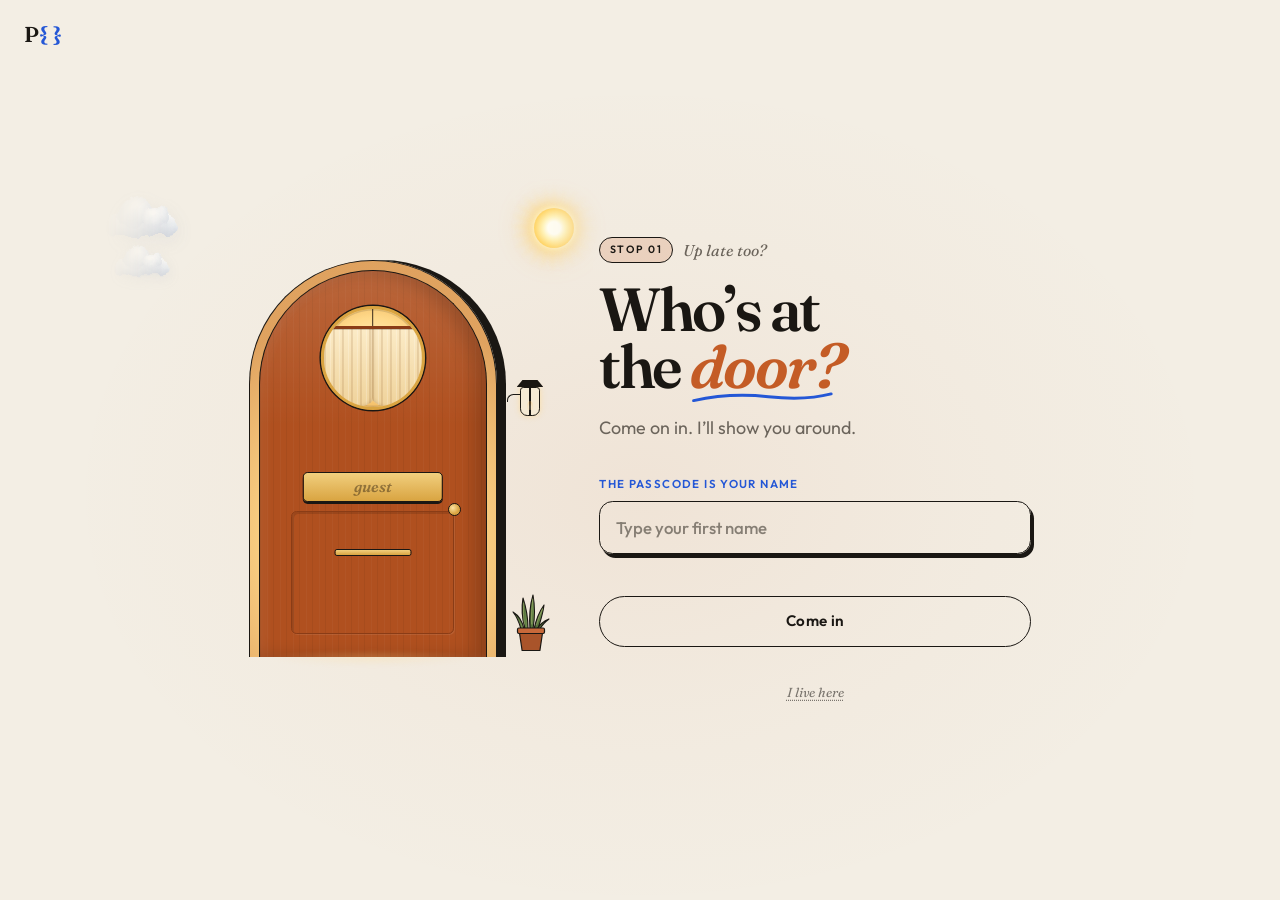
==== commit 74b0c696: "Contact: remove local time, mobile layout, polish" ====
--- a/index.html
+++ b/index.html
@@ -13,7 +13,7 @@
   <meta property="og:url" content="https://dubey1209.github.io/DeepikaDubey_ProductPortfolio/">
   <!-- Social scrapers do not resolve relative URLs, and several do not decode
        WebP, so these stay absolute and stay JPEG. -->
-  <meta property="og:image" content="https://dubey1209.github.io/DeepikaDubey_ProductPortfolio/og-image.jpg?v=20261187">
+  <meta property="og:image" content="https://dubey1209.github.io/DeepikaDubey_ProductPortfolio/og-image.jpg?v=20261188">
   <meta property="og:image:width" content="1200">
   <meta property="og:image:height" content="630">
   <meta property="og:image:type" content="image/jpeg">
@@ -21,23 +21,23 @@
   <meta name="twitter:card" content="summary_large_image">
   <meta name="twitter:title" content="Deepika Dubey | Product Manager Portfolio">
   <meta name="twitter:description" content="Explore Deepika Dubey's journey in product management, analytics, strategy, and design. Projects, skills, certifications, and more.">
-  <meta name="twitter:image" content="https://dubey1209.github.io/DeepikaDubey_ProductPortfolio/og-image.jpg?v=20261187">
+  <meta name="twitter:image" content="https://dubey1209.github.io/DeepikaDubey_ProductPortfolio/og-image.jpg?v=20261188">
   <link rel="canonical" href="https://dubey1209.github.io/DeepikaDubey_ProductPortfolio/">
   <link rel="icon" type="image/png" sizes="32x32" href="favicon-32.png">
   <link rel="icon" type="image/png" sizes="64x64" href="favicon.png">
   <link rel="apple-touch-icon" href="apple-touch-icon.png">
   <link rel="preload" as="font" type="font/woff2" href="fonts/fraunces-latin.woff2" crossorigin>
   <link rel="preload" as="font" type="font/woff2" href="fonts/outfit-latin.woff2" crossorigin>
-  <link rel="preload" as="image" href="mascots/deepika-directions.webp?v=20261187" media="(min-width: 761px)" fetchpriority="high">
-  <link rel="preload" as="image" href="mascots/deepika-directions-sm.webp?v=20261187" media="(max-width: 760px)" fetchpriority="high">
+  <link rel="preload" as="image" href="mascots/deepika-directions.webp?v=20261188" media="(min-width: 761px)" fetchpriority="high">
+  <link rel="preload" as="image" href="mascots/deepika-directions-sm.webp?v=20261188" media="(max-width: 760px)" fetchpriority="high">
   <!-- One shared version token for every local asset. Bump it in both HTML
        files whenever any CSS or JS changes. Per-asset tokens drifted out of
        sync previously, which can serve new CSS against old JavaScript. -->
-  <link rel="stylesheet" href="base.css?v=20261187">
-  <link rel="stylesheet" href="atelier.css?v=20261187">
-  <link rel="stylesheet" href="motion.css?v=20261187">
+  <link rel="stylesheet" href="base.css?v=20261188">
+  <link rel="stylesheet" href="atelier.css?v=20261188">
+  <link rel="stylesheet" href="motion.css?v=20261188">
   <noscript><style>.fx-ch>span{transform:none!important}.home-kicker,.home-subtitle,.home-desc,.home-btns,.home-rotate,.hero-rule{opacity:1!important}.home-photo{filter:none!important;transform:rotate(-3.5deg)!important}</style></noscript>
-  <script src="portfolio-lock.js?v=20261187" defer></script>
+  <script src="portfolio-lock.js?v=20261188" defer></script>
 </head>
 <body>
     <script>
@@ -1536,11 +1536,11 @@
   <script src="vendor/gsap.min.js" defer></script>
   <script src="vendor/ScrollTrigger.min.js" defer></script>
   <script src="vendor/lenis.min.js" defer></script>
-  <script src="contact-form.js?v=20261187" defer></script>
-  <script src="theme-toggle.js?v=20261187" defer></script>
-  <script src="tap-sound.js?v=20261187" defer></script>
-  <script src="script.js?v=20261187" defer></script>
-  <script src="viewer.js?v=20261187" defer></script>
-  <script src="case-reel.js?v=20261187" defer></script>
-  <script src="motion.js?v=20261187" defer></script>
-  <script src="mascot.js?v=20261187" defer></script>+  <script src="contact-form.js?v=20261188" defer></script>
+  <script src="theme-toggle.js?v=20261188" defer></script>
+  <script src="tap-sound.js?v=20261188" defer></script>
+  <script src="script.js?v=20261188" defer></script>
+  <script src="viewer.js?v=20261188" defer></script>
+  <script src="case-reel.js?v=20261188" defer></script>
+  <script src="motion.js?v=20261188" defer></script>
+  <script src="mascot.js?v=20261188" defer></script>
--- a/atelier.css
+++ b/atelier.css
@@ -1659,12 +1659,12 @@
 /* Phones get a lighter copy of the direction sheet: the mascot is drawn at
    about 240px there, so the full-size cells are wasted bytes on slow links. */
 html.atelier {
-  --mascot-look: url('mascots/deepika-directions.webp?v=20261187');
+  --mascot-look: url('mascots/deepika-directions.webp?v=20261188');
 }
 
 @media (max-width: 760px) {
   html.atelier {
-    --mascot-look: url('mascots/deepika-directions-sm.webp?v=20261187');
+    --mascot-look: url('mascots/deepika-directions-sm.webp?v=20261188');
   }
 }
 
@@ -1673,7 +1673,7 @@
    has loaded (it reads the URL from --mascot-react) and sets .has-reactions
    on <html> once it has decoded. */
 html.atelier {
-  --mascot-react: url('mascots/deepika-reactions.webp?v=20261187');
+  --mascot-react: url('mascots/deepika-reactions.webp?v=20261188');
 }
 
 /* mascot.js uses the second layer for direction frames too (.is-look), and
@@ -1695,7 +1695,7 @@
 }
 
 html.atelier.has-reactions .atelier-mascot-lids {
-  background-image: url('mascots/deepika-blinks.webp?v=20261187');
+  background-image: url('mascots/deepika-blinks.webp?v=20261188');
 }
 
 html.atelier .atelier-mascot-lids {
@@ -1721,12 +1721,12 @@
 
 html.atelier .atelier-mascot-ear.is-cover {
   inset: 0;
-  background-image: url('mascots/deepika-earcover.webp?v=20261187');
+  background-image: url('mascots/deepika-earcover.webp?v=20261188');
   background-size: 300% 300%;
 }
 
 html.atelier .atelier-mascot-ear.is-drop {
-  background-image: url('mascots/deepika-eardrops.webp?v=20261187');
+  background-image: url('mascots/deepika-eardrops.webp?v=20261188');
 }
 
 html.atelier .atelier-mascot-ear.is-left {
@@ -1748,14 +1748,14 @@
    mask with the frame. Her hair, jaw and outline always come from the frame
    underneath; an oval reached the jaw and showed a second chin. */
 html.atelier.has-reactions .atelier-mascot-face {
-  -webkit-mask-image: url('mascots/deepika-face-mask.png?v=20261187');
-  mask-image: url('mascots/deepika-face-mask.png?v=20261187');
+  -webkit-mask-image: url('mascots/deepika-face-mask.png?v=20261188');
+  mask-image: url('mascots/deepika-face-mask.png?v=20261188');
 }
 
 /* The second reaction sheet (love, laugh, sleepy…), fetched after the first;
    mascot.js marks its cells .is-react2. */
 html.atelier {
-  --mascot-react-2: url('mascots/deepika-reactions-2.webp?v=20261187');
+  --mascot-react-2: url('mascots/deepika-reactions-2.webp?v=20261188');
 }
 
 html.atelier.has-reactions-2 .atelier-mascot-layer.is-react2 {
@@ -1763,13 +1763,13 @@
 }
 
 html.atelier.has-reactions-2 .atelier-mascot-face.is-react2 {
-  -webkit-mask-image: url('mascots/deepika-face-mask-2.png?v=20261187');
-  mask-image: url('mascots/deepika-face-mask-2.png?v=20261187');
+  -webkit-mask-image: url('mascots/deepika-face-mask-2.png?v=20261188');
+  mask-image: url('mascots/deepika-face-mask-2.png?v=20261188');
 }
 
 /* The third: pleading, teary, a cute guilt trip (.is-react3). */
 html.atelier {
-  --mascot-react-3: url('mascots/deepika-reactions-3.webp?v=20261187');
+  --mascot-react-3: url('mascots/deepika-reactions-3.webp?v=20261188');
 }
 
 html.atelier.has-reactions-3 .atelier-mascot-layer.is-react3 {
@@ -1777,8 +1777,8 @@
 }
 
 html.atelier.has-reactions-3 .atelier-mascot-face.is-react3 {
-  -webkit-mask-image: url('mascots/deepika-face-mask-3.png?v=20261187');
-  mask-image: url('mascots/deepika-face-mask-3.png?v=20261187');
+  -webkit-mask-image: url('mascots/deepika-face-mask-3.png?v=20261188');
+  mask-image: url('mascots/deepika-face-mask-3.png?v=20261188');
 }
 
 html.atelier .atelier-mascot-face {
@@ -6899,7 +6899,7 @@
 }
 
 html.atelier .sb-cameo-art.is-react {
-  background-image: url('mascots/deepika-reactions.webp?v=20261187');
+  background-image: url('mascots/deepika-reactions.webp?v=20261188');
 }
 
 html.atelier .sb-cameo-art.is-face {
@@ -9907,7 +9907,7 @@
   }
 }
 
-/* Contact polish: local time, icon rows that fill in on hover, a copy pill
+/* Contact polish: icon rows that fill in on hover, a copy pill
    for the email, a softer focus state on the form, quick starts and a
    paper plane on the send button. Layered over the base contact rules. */
 html.atelier .atelier-contact-meta {
@@ -9920,34 +9920,6 @@
 
 html.atelier .atelier-contact-meta .atelier-contact-status {
   margin: 0;
-}
-
-html.atelier .atelier-contact-clock {
-  display: inline-flex;
-  align-items: center;
-  gap: 0.4rem;
-  margin: 0;
-  font-size: 0.8rem;
-  font-variant-numeric: tabular-nums;
-  color: var(--muted);
-}
-
-html.atelier .atelier-contact-clock svg {
-  width: 0.95rem;
-  height: 0.95rem;
-  fill: none;
-  stroke: currentColor;
-  stroke-width: 1.8;
-  stroke-linecap: round;
-}
-
-html.atelier .atelier-contact-clock svg path {
-  transform-origin: 12px 12px;
-  animation: contact-clock 12s linear infinite;
-}
-
-@keyframes contact-clock {
-  to { transform: rotate(360deg); }
 }
 
 html.atelier .atelier-contact-links li {
@@ -10256,7 +10228,6 @@
 }
 
 @media (prefers-reduced-motion: reduce) {
-  html.atelier .atelier-contact-clock svg path,
   html.atelier .contact-section button[type="submit"] .form-btn-plane {
     animation: none !important;
   }
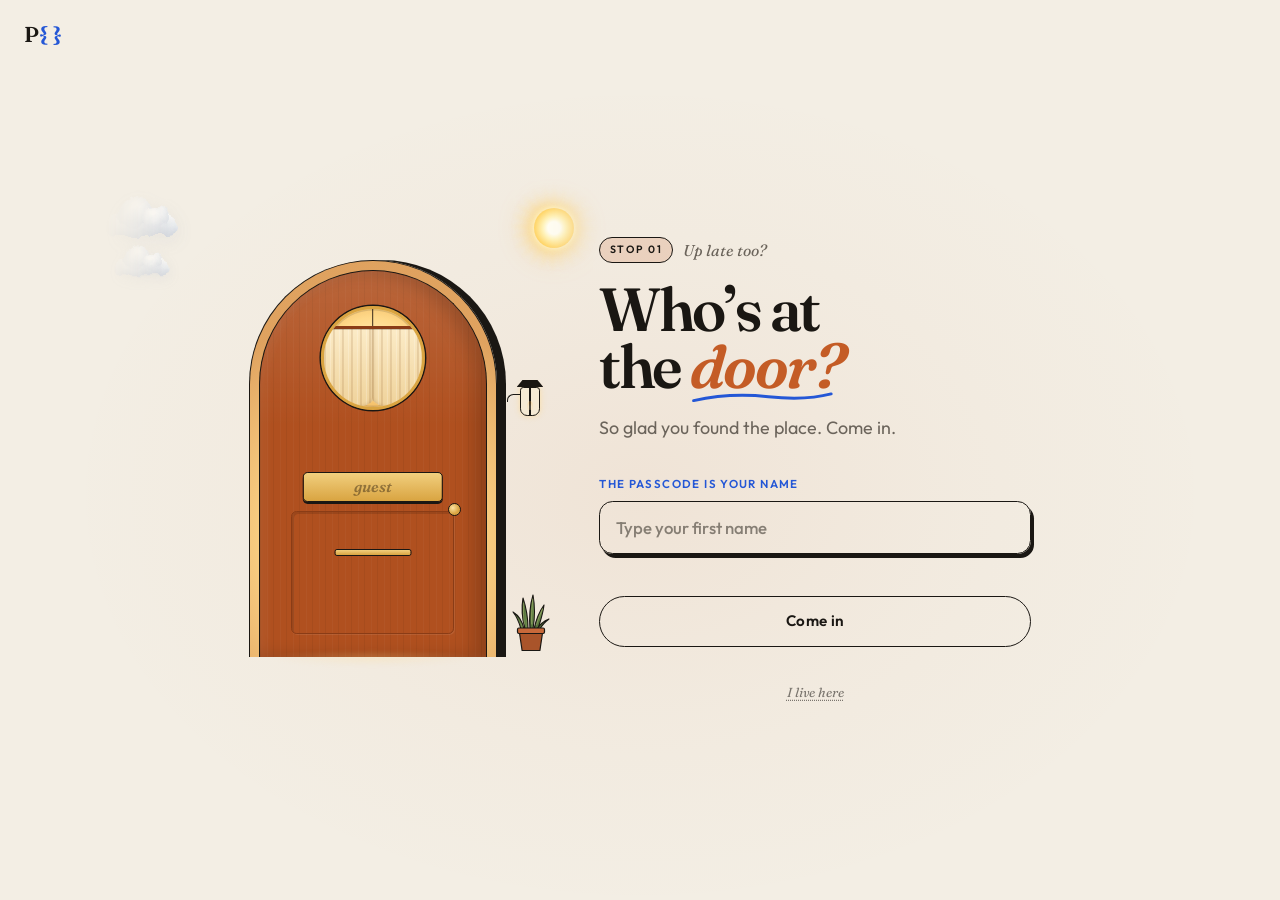
==== commit 44eb2396: "Mobile: notes deck, auto-playing skill tabs, fun-fact stories; compact sections" ====
--- a/index.html
+++ b/index.html
@@ -13,7 +13,7 @@
   <meta property="og:url" content="https://dubey1209.github.io/DeepikaDubey_ProductPortfolio/">
   <!-- Social scrapers do not resolve relative URLs, and several do not decode
        WebP, so these stay absolute and stay JPEG. -->
-  <meta property="og:image" content="https://dubey1209.github.io/DeepikaDubey_ProductPortfolio/og-image.jpg?v=20261188">
+  <meta property="og:image" content="https://dubey1209.github.io/DeepikaDubey_ProductPortfolio/og-image.jpg?v=20261190">
   <meta property="og:image:width" content="1200">
   <meta property="og:image:height" content="630">
   <meta property="og:image:type" content="image/jpeg">
@@ -21,23 +21,23 @@
   <meta name="twitter:card" content="summary_large_image">
   <meta name="twitter:title" content="Deepika Dubey | Product Manager Portfolio">
   <meta name="twitter:description" content="Explore Deepika Dubey's journey in product management, analytics, strategy, and design. Projects, skills, certifications, and more.">
-  <meta name="twitter:image" content="https://dubey1209.github.io/DeepikaDubey_ProductPortfolio/og-image.jpg?v=20261188">
+  <meta name="twitter:image" content="https://dubey1209.github.io/DeepikaDubey_ProductPortfolio/og-image.jpg?v=20261190">
   <link rel="canonical" href="https://dubey1209.github.io/DeepikaDubey_ProductPortfolio/">
   <link rel="icon" type="image/png" sizes="32x32" href="favicon-32.png">
   <link rel="icon" type="image/png" sizes="64x64" href="favicon.png">
   <link rel="apple-touch-icon" href="apple-touch-icon.png">
   <link rel="preload" as="font" type="font/woff2" href="fonts/fraunces-latin.woff2" crossorigin>
   <link rel="preload" as="font" type="font/woff2" href="fonts/outfit-latin.woff2" crossorigin>
-  <link rel="preload" as="image" href="mascots/deepika-directions.webp?v=20261188" media="(min-width: 761px)" fetchpriority="high">
-  <link rel="preload" as="image" href="mascots/deepika-directions-sm.webp?v=20261188" media="(max-width: 760px)" fetchpriority="high">
+  <link rel="preload" as="image" href="mascots/deepika-directions.webp?v=20261190" media="(min-width: 761px)" fetchpriority="high">
+  <link rel="preload" as="image" href="mascots/deepika-directions-sm.webp?v=20261190" media="(max-width: 760px)" fetchpriority="high">
   <!-- One shared version token for every local asset. Bump it in both HTML
        files whenever any CSS or JS changes. Per-asset tokens drifted out of
        sync previously, which can serve new CSS against old JavaScript. -->
-  <link rel="stylesheet" href="base.css?v=20261188">
-  <link rel="stylesheet" href="atelier.css?v=20261188">
-  <link rel="stylesheet" href="motion.css?v=20261188">
+  <link rel="stylesheet" href="base.css?v=20261190">
+  <link rel="stylesheet" href="atelier.css?v=20261190">
+  <link rel="stylesheet" href="motion.css?v=20261190">
   <noscript><style>.fx-ch>span{transform:none!important}.home-kicker,.home-subtitle,.home-desc,.home-btns,.home-rotate,.hero-rule{opacity:1!important}.home-photo{filter:none!important;transform:rotate(-3.5deg)!important}</style></noscript>
-  <script src="portfolio-lock.js?v=20261188" defer></script>
+  <script src="portfolio-lock.js?v=20261190" defer></script>
 </head>
 <body>
     <script>
@@ -1536,11 +1536,12 @@
   <script src="vendor/gsap.min.js" defer></script>
   <script src="vendor/ScrollTrigger.min.js" defer></script>
   <script src="vendor/lenis.min.js" defer></script>
-  <script src="contact-form.js?v=20261188" defer></script>
-  <script src="theme-toggle.js?v=20261188" defer></script>
-  <script src="tap-sound.js?v=20261188" defer></script>
-  <script src="script.js?v=20261188" defer></script>
-  <script src="viewer.js?v=20261188" defer></script>
-  <script src="case-reel.js?v=20261188" defer></script>
-  <script src="motion.js?v=20261188" defer></script>
-  <script src="mascot.js?v=20261188" defer></script>+  <script src="contact-form.js?v=20261190" defer></script>
+  <script src="mobile-rails.js?v=20261190" defer></script>
+  <script src="theme-toggle.js?v=20261190" defer></script>
+  <script src="tap-sound.js?v=20261190" defer></script>
+  <script src="script.js?v=20261190" defer></script>
+  <script src="viewer.js?v=20261190" defer></script>
+  <script src="case-reel.js?v=20261190" defer></script>
+  <script src="motion.js?v=20261190" defer></script>
+  <script src="mascot.js?v=20261190" defer></script>
--- a/atelier.css
+++ b/atelier.css
@@ -1659,12 +1659,12 @@
 /* Phones get a lighter copy of the direction sheet: the mascot is drawn at
    about 240px there, so the full-size cells are wasted bytes on slow links. */
 html.atelier {
-  --mascot-look: url('mascots/deepika-directions.webp?v=20261188');
+  --mascot-look: url('mascots/deepika-directions.webp?v=20261190');
 }
 
 @media (max-width: 760px) {
   html.atelier {
-    --mascot-look: url('mascots/deepika-directions-sm.webp?v=20261188');
+    --mascot-look: url('mascots/deepika-directions-sm.webp?v=20261190');
   }
 }
 
@@ -1673,7 +1673,7 @@
    has loaded (it reads the URL from --mascot-react) and sets .has-reactions
    on <html> once it has decoded. */
 html.atelier {
-  --mascot-react: url('mascots/deepika-reactions.webp?v=20261188');
+  --mascot-react: url('mascots/deepika-reactions.webp?v=20261190');
 }
 
 /* mascot.js uses the second layer for direction frames too (.is-look), and
@@ -1695,7 +1695,7 @@
 }
 
 html.atelier.has-reactions .atelier-mascot-lids {
-  background-image: url('mascots/deepika-blinks.webp?v=20261188');
+  background-image: url('mascots/deepika-blinks.webp?v=20261190');
 }
 
 html.atelier .atelier-mascot-lids {
@@ -1721,12 +1721,12 @@
 
 html.atelier .atelier-mascot-ear.is-cover {
   inset: 0;
-  background-image: url('mascots/deepika-earcover.webp?v=20261188');
+  background-image: url('mascots/deepika-earcover.webp?v=20261190');
   background-size: 300% 300%;
 }
 
 html.atelier .atelier-mascot-ear.is-drop {
-  background-image: url('mascots/deepika-eardrops.webp?v=20261188');
+  background-image: url('mascots/deepika-eardrops.webp?v=20261190');
 }
 
 html.atelier .atelier-mascot-ear.is-left {
@@ -1748,14 +1748,14 @@
    mask with the frame. Her hair, jaw and outline always come from the frame
    underneath; an oval reached the jaw and showed a second chin. */
 html.atelier.has-reactions .atelier-mascot-face {
-  -webkit-mask-image: url('mascots/deepika-face-mask.png?v=20261188');
-  mask-image: url('mascots/deepika-face-mask.png?v=20261188');
+  -webkit-mask-image: url('mascots/deepika-face-mask.png?v=20261190');
+  mask-image: url('mascots/deepika-face-mask.png?v=20261190');
 }
 
 /* The second reaction sheet (love, laugh, sleepy…), fetched after the first;
    mascot.js marks its cells .is-react2. */
 html.atelier {
-  --mascot-react-2: url('mascots/deepika-reactions-2.webp?v=20261188');
+  --mascot-react-2: url('mascots/deepika-reactions-2.webp?v=20261190');
 }
 
 html.atelier.has-reactions-2 .atelier-mascot-layer.is-react2 {
@@ -1763,13 +1763,13 @@
 }
 
 html.atelier.has-reactions-2 .atelier-mascot-face.is-react2 {
-  -webkit-mask-image: url('mascots/deepika-face-mask-2.png?v=20261188');
-  mask-image: url('mascots/deepika-face-mask-2.png?v=20261188');
+  -webkit-mask-image: url('mascots/deepika-face-mask-2.png?v=20261190');
+  mask-image: url('mascots/deepika-face-mask-2.png?v=20261190');
 }
 
 /* The third: pleading, teary, a cute guilt trip (.is-react3). */
 html.atelier {
-  --mascot-react-3: url('mascots/deepika-reactions-3.webp?v=20261188');
+  --mascot-react-3: url('mascots/deepika-reactions-3.webp?v=20261190');
 }
 
 html.atelier.has-reactions-3 .atelier-mascot-layer.is-react3 {
@@ -1777,8 +1777,8 @@
 }
 
 html.atelier.has-reactions-3 .atelier-mascot-face.is-react3 {
-  -webkit-mask-image: url('mascots/deepika-face-mask-3.png?v=20261188');
-  mask-image: url('mascots/deepika-face-mask-3.png?v=20261188');
+  -webkit-mask-image: url('mascots/deepika-face-mask-3.png?v=20261190');
+  mask-image: url('mascots/deepika-face-mask-3.png?v=20261190');
 }
 
 html.atelier .atelier-mascot-face {
@@ -6899,7 +6899,7 @@
 }
 
 html.atelier .sb-cameo-art.is-react {
-  background-image: url('mascots/deepika-reactions.webp?v=20261188');
+  background-image: url('mascots/deepika-reactions.webp?v=20261190');
 }
 
 html.atelier .sb-cameo-art.is-face {
@@ -10478,4 +10478,453 @@
   html.atelier body .atelier-footer li a {
     font-size: 0.8rem;
   }
+}
+/* ---- Phone layer: long stacks become swipe rails, lists tighten --------- */
+html.atelier .atelier-contact > * {
+  min-width: 0;
+}
+
+html.atelier .atelier-footer-logo {
+  flex: none;
+  white-space: nowrap;
+}
+
+.m-deck-foot,
+.m-tabs-bar,
+.m-story-bars {
+  display: none;
+}
+
+@keyframes m-fill {
+  from { transform: scaleX(0); }
+  to { transform: scaleX(1); }
+}
+
+/* Phone modes (mobile-rails.js): About is a deck of notes, Skills are tabs
+   that play through on their own, Fun facts are stories. Each auto-plays
+   only while on screen and stops once the visitor takes over. */
+@media (max-width: 640px) {
+  /* About: a deck. The top note swipes or taps away and tucks to the back. */
+  html.atelier body .atelier-about-notes.m-deck {
+    display: grid !important;
+    grid-template-columns: minmax(0, 1fr) !important;
+    gap: 0 !important;
+    padding: 0.4rem 0.4rem 1.9rem !important;
+  }
+
+  html.atelier body .m-deck > li {
+    grid-area: 1 / 1 !important;
+    margin: 0 !important;
+    rotate: none !important;
+    translate: none !important;
+    touch-action: pan-y;
+    user-select: none;
+    -webkit-user-select: none;
+    cursor: grab;
+    transition: transform 0.55s cubic-bezier(0.2, 0.8, 0.2, 1), opacity 0.4s ease, box-shadow 0.3s ease, border-color 0.3s ease !important;
+  }
+
+  html.atelier body .m-deck > li[data-pos="0"] {
+    z-index: 3;
+    border-color: var(--ink);
+    box-shadow: 5px 6px 0 var(--ink);
+    transform: translateX(var(--dx, 0px)) rotate(var(--rot, 0deg)) !important;
+  }
+
+  html.atelier body .m-deck > li[data-pos="1"] {
+    z-index: 2;
+    transform: translateY(13px) scale(0.955) rotate(2.4deg) !important;
+  }
+
+  html.atelier body .m-deck > li[data-pos="2"] {
+    z-index: 1;
+    transform: translateY(24px) scale(0.91) rotate(-2.2deg) !important;
+  }
+
+  html.atelier body .m-deck > li[data-pos="3"] {
+    opacity: 0;
+    transform: translateY(24px) scale(0.88) !important;
+  }
+
+  html.atelier body .m-deck > li.is-dragging {
+    cursor: grabbing;
+    transition: none !important;
+  }
+
+  html.atelier body .m-deck > li.is-leaving {
+    opacity: 0;
+    transform: translateX(calc(var(--fly, 1) * 115%)) rotate(calc(var(--fly, 1) * 14deg)) !important;
+    transition: transform 0.4s cubic-bezier(0.4, 0, 0.6, 1), opacity 0.35s ease 0.05s !important;
+  }
+
+  html.atelier body .m-deck > li .atelier-about-stamp {
+    display: none;
+  }
+
+  .m-deck-foot {
+    display: flex;
+    align-items: center;
+    justify-content: space-between;
+    gap: 1rem;
+    margin: 0.2rem 0 0;
+    color: var(--muted);
+    font-size: 0.74rem;
+  }
+
+  .m-deck-dots {
+    display: flex;
+    gap: 0.35rem;
+  }
+
+  .m-deck-dots span {
+    position: relative;
+    width: 0.45rem;
+    height: 0.45rem;
+    overflow: hidden;
+    border-radius: 999px;
+    background: color-mix(in srgb, var(--ink) 18%, transparent);
+    transition: width 0.4s cubic-bezier(0.2, 0.8, 0.2, 1);
+  }
+
+  .m-deck-dots span.is-on {
+    width: 1.6rem;
+  }
+
+  .m-deck-dots i {
+    position: absolute;
+    inset: 0;
+    background: var(--accent);
+    transform: scaleX(0);
+    transform-origin: left;
+  }
+
+  .m-deck-dots .is-on i {
+    animation: m-fill 4.2s linear forwards paused;
+  }
+
+  .m-deck-foot.is-live:not(.is-held, .is-manual) .is-on i {
+    animation-play-state: running;
+  }
+
+  .m-deck-foot.is-manual .is-on i {
+    animation: none;
+    transform: none;
+  }
+
+  /* Skills: one category at a time, picked from a row of tabs. */
+  .m-tabs-bar {
+    display: flex;
+    gap: 0.4rem;
+    margin: 0 calc(50% - 50vw) 0.9rem;
+    padding: 0.2rem calc(50vw - 50%);
+    overflow-x: auto;
+    scrollbar-width: none;
+  }
+
+  .m-tabs-bar::-webkit-scrollbar {
+    display: none;
+  }
+
+  .m-tabs-bar button {
+    --tone: color-mix(in srgb, var(--sk, var(--accent)) 78%, var(--ink));
+    position: relative;
+    flex: none;
+    display: inline-flex;
+    align-items: center;
+    gap: 0.4rem;
+    overflow: hidden;
+    padding: 0.5rem 0.95rem;
+    border: 1.5px solid var(--line);
+    border-radius: 999px;
+    background: transparent;
+    color: var(--muted);
+    font: 600 0.82rem/1 var(--sans);
+    cursor: pointer;
+    transition: color 0.3s ease, border-color 0.3s ease, background 0.3s ease;
+  }
+
+  .m-tabs-bar button::before {
+    content: '';
+    width: 0.45rem;
+    height: 0.45rem;
+    border-radius: 50%;
+    background: var(--sk, var(--accent));
+    opacity: 0.5;
+    transition: opacity 0.3s ease, transform 0.3s ease;
+  }
+
+  .m-tabs-bar button.is-on {
+    border-color: var(--tone);
+    background: color-mix(in srgb, var(--sk, var(--accent)) 10%, transparent);
+    color: var(--tone);
+  }
+
+  .m-tabs-bar button.is-on::before {
+    opacity: 1;
+    transform: scale(1.2);
+  }
+
+  .m-tabs-bar i {
+    position: absolute;
+    left: 0;
+    right: 0;
+    bottom: 0;
+    height: 2.5px;
+    background: var(--sk, var(--accent));
+    transform: scaleX(0);
+    transform-origin: left;
+  }
+
+  .m-tabs-bar .is-on i {
+    animation: m-fill 4.6s linear forwards paused;
+  }
+
+  .m-tabs-bar.is-live:not(.is-held, .is-manual) .is-on i {
+    animation-play-state: running;
+  }
+
+  .m-tabs-bar.is-manual .is-on i {
+    animation: none;
+    transform: none;
+    opacity: 0;
+  }
+
+  html.atelier body .atelier-skills-grid.m-tabs {
+    display: grid !important;
+    grid-template-columns: minmax(0, 1fr) !important;
+    gap: 0 !important;
+    touch-action: pan-y;
+  }
+
+  html.atelier body .m-tabs > * {
+    grid-area: 1 / 1 !important;
+    margin: 0 !important;
+    opacity: 0 !important;
+    visibility: hidden;
+    transform: translateX(calc(var(--from, 1) * 18px)) !important;
+    transition: opacity 0.4s ease, transform 0.5s cubic-bezier(0.2, 0.8, 0.2, 1), visibility 0s linear 0.4s !important;
+  }
+
+  html.atelier body .m-tabs > .is-on {
+    opacity: 1 !important;
+    visibility: visible;
+    transform: none !important;
+    transition: opacity 0.4s ease 0.05s, transform 0.5s cubic-bezier(0.2, 0.8, 0.2, 1) 0.05s, visibility 0s !important;
+  }
+
+  /* Fun facts: stories. Tap right for next, left for back, hold to pause. */
+  .m-story-bars {
+    display: flex;
+    gap: 4px;
+    margin: 0 0 0.75rem;
+  }
+
+  .m-story-bars span {
+    flex: 1;
+    height: 3px;
+    overflow: hidden;
+    border-radius: 3px;
+    background: color-mix(in srgb, var(--ink) 14%, transparent);
+  }
+
+  .m-story-bars i {
+    display: block;
+    height: 100%;
+    background: var(--spin);
+    transform: scaleX(0);
+    transform-origin: left;
+  }
+
+  .m-story-bars .is-done i {
+    transform: none;
+  }
+
+  .m-story-bars .is-on i {
+    animation: m-fill 5s linear forwards paused;
+  }
+
+  .m-story-bars.is-live:not(.is-held) .is-on i {
+    animation-play-state: running;
+  }
+
+  html.atelier body .atelier-notes.m-stories {
+    display: grid !important;
+    grid-template-columns: minmax(0, 1fr) !important;
+    gap: 0 !important;
+    touch-action: pan-y;
+    user-select: none;
+    -webkit-user-select: none;
+    cursor: pointer;
+  }
+
+  html.atelier body .m-stories > * {
+    grid-area: 1 / 1 !important;
+    margin: 0 !important;
+    rotate: none !important;
+    opacity: 0 !important;
+    visibility: hidden;
+    transform: scale(0.94) !important;
+    transition: opacity 0.35s ease, transform 0.5s cubic-bezier(0.2, 0.8, 0.2, 1), visibility 0s linear 0.35s !important;
+  }
+
+  html.atelier body .m-stories > .is-on {
+    opacity: 1 !important;
+    visibility: visible;
+    transform: none !important;
+    transition: opacity 0.35s ease, transform 0.5s cubic-bezier(0.2, 0.8, 0.2, 1), visibility 0s !important;
+  }
+
+  html.atelier body .m-stories.is-held > .is-on {
+    transform: scale(0.98) !important;
+  }
+
+  .m-story-hint {
+    margin: 0.6rem 0 0;
+    color: var(--muted);
+    font-size: 0.72rem;
+    text-align: center;
+    opacity: 0.8;
+  }
+}
+
+@media (max-width: 640px) and (prefers-reduced-motion: reduce) {
+  .m-deck-dots .is-on i,
+  .m-tabs-bar .is-on i,
+  .m-story-bars .is-on i {
+    animation: none;
+    transform: none;
+  }
+}
+
+@media (min-width: 641px) {
+  .m-story-hint {
+    display: none;
+  }
+}
+
+@media (max-width: 640px) {
+  /* Education: courses as small pills, the two stats side by side. */
+  html.atelier body .atelier-edu-stats {
+    grid-template-columns: 1fr 1fr !important;
+    gap: 0.6rem;
+  }
+
+  html.atelier body .atelier-edu-courses {
+    display: block !important;
+    padding-top: 0.9rem;
+    font-size: 0.9rem;
+    line-height: 1.75;
+  }
+
+  html.atelier body .atelier-edu-courses li {
+    display: inline;
+    padding: 0;
+    font-size: inherit;
+    line-height: inherit;
+  }
+
+  html.atelier body .atelier-edu-courses li:not(:last-child)::after {
+    content: ' \00b7  ';
+    color: var(--spin);
+    white-space: pre;
+  }
+
+  html.atelier body .atelier-edu-courses li::before {
+    display: none;
+  }
+
+  /* Certificates: the index swipes sideways under the pile. */
+  html.atelier body .atelier-cert-index {
+    flex-direction: row;
+    gap: 0.5rem;
+    margin-inline: calc(50% - 50vw);
+    padding: 0.2rem calc(50vw - 50%) 0.4rem;
+    overflow-x: auto;
+    scroll-snap-type: x proximity;
+    scroll-padding-inline: calc(50vw - 50%);
+    scrollbar-width: none;
+  }
+
+  html.atelier body .atelier-cert-index::-webkit-scrollbar {
+    display: none;
+  }
+
+  html.atelier body .atelier-cert-index button {
+    flex: none;
+    width: auto;
+    max-width: 13rem;
+    padding: 0.6rem 0.85rem;
+    border: 1.5px solid var(--line);
+    border-radius: 0.85rem;
+    font-size: 0.95rem;
+    line-height: 1.2;
+    white-space: nowrap;
+    scroll-snap-align: start;
+  }
+
+  html.atelier body .atelier-cert-index button.is-active {
+    border-color: var(--ink);
+  }
+
+  html.atelier body .atelier-cert-index button span {
+    font-size: 0.6rem;
+  }
+
+  /* Experience: year, role and company in two tight lines. */
+  html.atelier body .atelier-exp-row {
+    display: grid;
+    grid-template-columns: auto minmax(0, 1fr);
+    align-items: center;
+    gap: 0.1rem 0.7rem;
+    padding: 0.8rem 2.3rem 0.8rem 0.1rem;
+  }
+
+  html.atelier body .atelier-exp-year {
+    grid-row: span 2;
+    flex-basis: auto;
+    min-width: 2.6rem;
+    font-size: 1rem;
+  }
+
+  html.atelier body .atelier-exp-role {
+    font-size: 1rem;
+    line-height: 1.25;
+  }
+
+  html.atelier body .atelier-exp-mark,
+  html.atelier body .atelier-exp-dur {
+    display: none;
+  }
+
+  html.atelier body .atelier-exp-co {
+    grid-column: 2;
+    font-size: 0.82rem;
+  }
+
+  html.atelier body .atelier-exp-toggle {
+    top: 50%;
+    margin-top: -0.7rem;
+  }
+
+  html.atelier body .atelier-exp-summary {
+    display: none;
+  }
+
+  html.atelier body .atelier-exp-main {
+    padding: 1rem 1rem 1.05rem;
+  }
+
+  html.atelier body .atelier-exp-side {
+    padding: 0.8rem 1rem;
+  }
+
+  html.atelier body .atelier-exp-body li {
+    margin-bottom: 0.35rem;
+    font-size: 0.86rem;
+    line-height: 1.45;
+  }
+
+  html.atelier body .atelier-exp-paper {
+    margin-bottom: 0.8rem;
+  }
 }
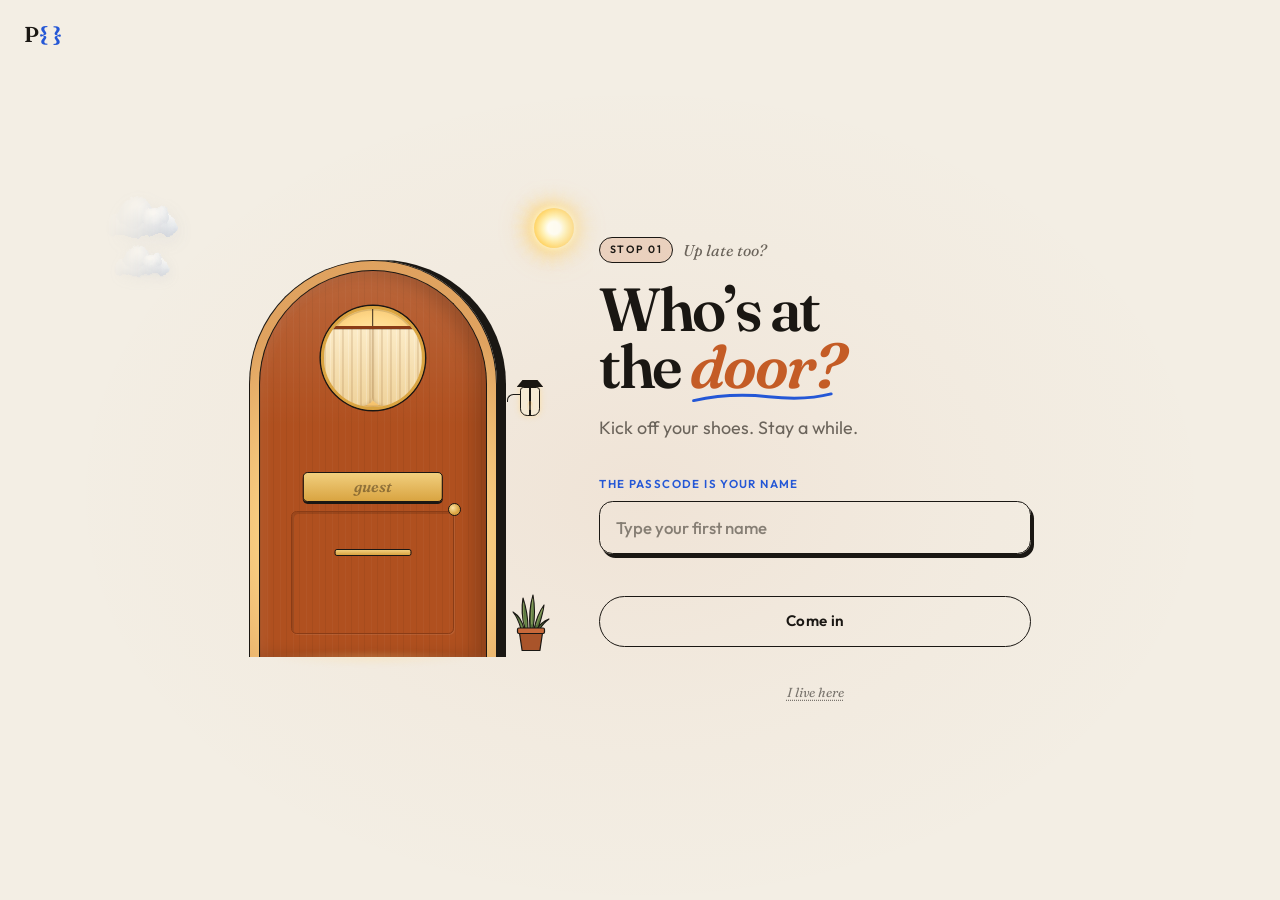
==== commit 25f1d6ee: "Hero clears the fixed navbar on 576-760px screens" ====
--- a/index.html
+++ b/index.html
@@ -13,7 +13,7 @@
   <meta property="og:url" content="https://dubey1209.github.io/DeepikaDubey_ProductPortfolio/">
   <!-- Social scrapers do not resolve relative URLs, and several do not decode
        WebP, so these stay absolute and stay JPEG. -->
-  <meta property="og:image" content="https://dubey1209.github.io/DeepikaDubey_ProductPortfolio/og-image.jpg?v=20261190">
+  <meta property="og:image" content="https://dubey1209.github.io/DeepikaDubey_ProductPortfolio/og-image.jpg?v=20261194">
   <meta property="og:image:width" content="1200">
   <meta property="og:image:height" content="630">
   <meta property="og:image:type" content="image/jpeg">
@@ -21,23 +21,23 @@
   <meta name="twitter:card" content="summary_large_image">
   <meta name="twitter:title" content="Deepika Dubey | Product Manager Portfolio">
   <meta name="twitter:description" content="Explore Deepika Dubey's journey in product management, analytics, strategy, and design. Projects, skills, certifications, and more.">
-  <meta name="twitter:image" content="https://dubey1209.github.io/DeepikaDubey_ProductPortfolio/og-image.jpg?v=20261190">
+  <meta name="twitter:image" content="https://dubey1209.github.io/DeepikaDubey_ProductPortfolio/og-image.jpg?v=20261194">
   <link rel="canonical" href="https://dubey1209.github.io/DeepikaDubey_ProductPortfolio/">
   <link rel="icon" type="image/png" sizes="32x32" href="favicon-32.png">
   <link rel="icon" type="image/png" sizes="64x64" href="favicon.png">
   <link rel="apple-touch-icon" href="apple-touch-icon.png">
   <link rel="preload" as="font" type="font/woff2" href="fonts/fraunces-latin.woff2" crossorigin>
   <link rel="preload" as="font" type="font/woff2" href="fonts/outfit-latin.woff2" crossorigin>
-  <link rel="preload" as="image" href="mascots/deepika-directions.webp?v=20261190" media="(min-width: 761px)" fetchpriority="high">
-  <link rel="preload" as="image" href="mascots/deepika-directions-sm.webp?v=20261190" media="(max-width: 760px)" fetchpriority="high">
+  <link rel="preload" as="image" href="mascots/deepika-directions.webp?v=20261194" media="(min-width: 761px)" fetchpriority="high">
+  <link rel="preload" as="image" href="mascots/deepika-directions-sm.webp?v=20261194" media="(max-width: 760px)" fetchpriority="high">
   <!-- One shared version token for every local asset. Bump it in both HTML
        files whenever any CSS or JS changes. Per-asset tokens drifted out of
        sync previously, which can serve new CSS against old JavaScript. -->
-  <link rel="stylesheet" href="base.css?v=20261190">
-  <link rel="stylesheet" href="atelier.css?v=20261190">
-  <link rel="stylesheet" href="motion.css?v=20261190">
+  <link rel="stylesheet" href="base.css?v=20261194">
+  <link rel="stylesheet" href="atelier.css?v=20261194">
+  <link rel="stylesheet" href="motion.css?v=20261194">
   <noscript><style>.fx-ch>span{transform:none!important}.home-kicker,.home-subtitle,.home-desc,.home-btns,.home-rotate,.hero-rule{opacity:1!important}.home-photo{filter:none!important;transform:rotate(-3.5deg)!important}</style></noscript>
-  <script src="portfolio-lock.js?v=20261190" defer></script>
+  <script src="portfolio-lock.js?v=20261194" defer></script>
 </head>
 <body>
     <script>
@@ -1536,12 +1536,12 @@
   <script src="vendor/gsap.min.js" defer></script>
   <script src="vendor/ScrollTrigger.min.js" defer></script>
   <script src="vendor/lenis.min.js" defer></script>
-  <script src="contact-form.js?v=20261190" defer></script>
-  <script src="mobile-rails.js?v=20261190" defer></script>
-  <script src="theme-toggle.js?v=20261190" defer></script>
-  <script src="tap-sound.js?v=20261190" defer></script>
-  <script src="script.js?v=20261190" defer></script>
-  <script src="viewer.js?v=20261190" defer></script>
-  <script src="case-reel.js?v=20261190" defer></script>
-  <script src="motion.js?v=20261190" defer></script>
-  <script src="mascot.js?v=20261190" defer></script>+  <script src="contact-form.js?v=20261194" defer></script>
+  <script src="mobile-rails.js?v=20261194" defer></script>
+  <script src="theme-toggle.js?v=20261194" defer></script>
+  <script src="tap-sound.js?v=20261194" defer></script>
+  <script src="script.js?v=20261194" defer></script>
+  <script src="viewer.js?v=20261194" defer></script>
+  <script src="case-reel.js?v=20261194" defer></script>
+  <script src="motion.js?v=20261194" defer></script>
+  <script src="mascot.js?v=20261194" defer></script>
--- a/atelier.css
+++ b/atelier.css
@@ -1659,12 +1659,12 @@
 /* Phones get a lighter copy of the direction sheet: the mascot is drawn at
    about 240px there, so the full-size cells are wasted bytes on slow links. */
 html.atelier {
-  --mascot-look: url('mascots/deepika-directions.webp?v=20261190');
+  --mascot-look: url('mascots/deepika-directions.webp?v=20261194');
 }
 
 @media (max-width: 760px) {
   html.atelier {
-    --mascot-look: url('mascots/deepika-directions-sm.webp?v=20261190');
+    --mascot-look: url('mascots/deepika-directions-sm.webp?v=20261194');
   }
 }
 
@@ -1673,7 +1673,7 @@
    has loaded (it reads the URL from --mascot-react) and sets .has-reactions
    on <html> once it has decoded. */
 html.atelier {
-  --mascot-react: url('mascots/deepika-reactions.webp?v=20261190');
+  --mascot-react: url('mascots/deepika-reactions.webp?v=20261194');
 }
 
 /* mascot.js uses the second layer for direction frames too (.is-look), and
@@ -1695,7 +1695,7 @@
 }
 
 html.atelier.has-reactions .atelier-mascot-lids {
-  background-image: url('mascots/deepika-blinks.webp?v=20261190');
+  background-image: url('mascots/deepika-blinks.webp?v=20261194');
 }
 
 html.atelier .atelier-mascot-lids {
@@ -1721,12 +1721,12 @@
 
 html.atelier .atelier-mascot-ear.is-cover {
   inset: 0;
-  background-image: url('mascots/deepika-earcover.webp?v=20261190');
+  background-image: url('mascots/deepika-earcover.webp?v=20261194');
   background-size: 300% 300%;
 }
 
 html.atelier .atelier-mascot-ear.is-drop {
-  background-image: url('mascots/deepika-eardrops.webp?v=20261190');
+  background-image: url('mascots/deepika-eardrops.webp?v=20261194');
 }
 
 html.atelier .atelier-mascot-ear.is-left {
@@ -1748,14 +1748,14 @@
    mask with the frame. Her hair, jaw and outline always come from the frame
    underneath; an oval reached the jaw and showed a second chin. */
 html.atelier.has-reactions .atelier-mascot-face {
-  -webkit-mask-image: url('mascots/deepika-face-mask.png?v=20261190');
-  mask-image: url('mascots/deepika-face-mask.png?v=20261190');
+  -webkit-mask-image: url('mascots/deepika-face-mask.png?v=20261194');
+  mask-image: url('mascots/deepika-face-mask.png?v=20261194');
 }
 
 /* The second reaction sheet (love, laugh, sleepy…), fetched after the first;
    mascot.js marks its cells .is-react2. */
 html.atelier {
-  --mascot-react-2: url('mascots/deepika-reactions-2.webp?v=20261190');
+  --mascot-react-2: url('mascots/deepika-reactions-2.webp?v=20261194');
 }
 
 html.atelier.has-reactions-2 .atelier-mascot-layer.is-react2 {
@@ -1763,13 +1763,13 @@
 }
 
 html.atelier.has-reactions-2 .atelier-mascot-face.is-react2 {
-  -webkit-mask-image: url('mascots/deepika-face-mask-2.png?v=20261190');
-  mask-image: url('mascots/deepika-face-mask-2.png?v=20261190');
+  -webkit-mask-image: url('mascots/deepika-face-mask-2.png?v=20261194');
+  mask-image: url('mascots/deepika-face-mask-2.png?v=20261194');
 }
 
 /* The third: pleading, teary, a cute guilt trip (.is-react3). */
 html.atelier {
-  --mascot-react-3: url('mascots/deepika-reactions-3.webp?v=20261190');
+  --mascot-react-3: url('mascots/deepika-reactions-3.webp?v=20261194');
 }
 
 html.atelier.has-reactions-3 .atelier-mascot-layer.is-react3 {
@@ -1777,8 +1777,8 @@
 }
 
 html.atelier.has-reactions-3 .atelier-mascot-face.is-react3 {
-  -webkit-mask-image: url('mascots/deepika-face-mask-3.png?v=20261190');
-  mask-image: url('mascots/deepika-face-mask-3.png?v=20261190');
+  -webkit-mask-image: url('mascots/deepika-face-mask-3.png?v=20261194');
+  mask-image: url('mascots/deepika-face-mask-3.png?v=20261194');
 }
 
 html.atelier .atelier-mascot-face {
@@ -6899,7 +6899,7 @@
 }
 
 html.atelier .sb-cameo-art.is-react {
-  background-image: url('mascots/deepika-reactions.webp?v=20261190');
+  background-image: url('mascots/deepika-reactions.webp?v=20261194');
 }
 
 html.atelier .sb-cameo-art.is-face {
@@ -10927,4 +10927,31 @@
   html.atelier body .atelier-exp-paper {
     margin-bottom: 0.8rem;
   }
-}+}
+/* Phone hero: she stands on the same left edge as the copy below her, which
+   leaves the right side free, so her thought cloud opens beside her face
+   instead of over it, sized to whatever room the screen leaves. */
+/* From 576px up the navbar is fixed (base.css lets it scroll away below
+   that), so the hero has to start beneath it. */
+@media (min-width: 576px) and (max-width: 760px) {
+  html.atelier body .home-section {
+    padding-top: 5.9rem !important;
+  }
+}
+
+@media (max-width: 760px) {
+  html.atelier body .home-right {
+    align-self: flex-start;
+    justify-content: flex-start;
+    margin-left: -0.5rem;
+  }
+
+  html.atelier body .home-mascot .atelier-mascot-bubble {
+    top: -3%;
+    left: 72%;
+    right: auto;
+    max-width: min(11rem, calc(50vw - 0.5rem));
+    font-size: 0.84rem;
+    transform-origin: 0% 100%;
+  }
+}
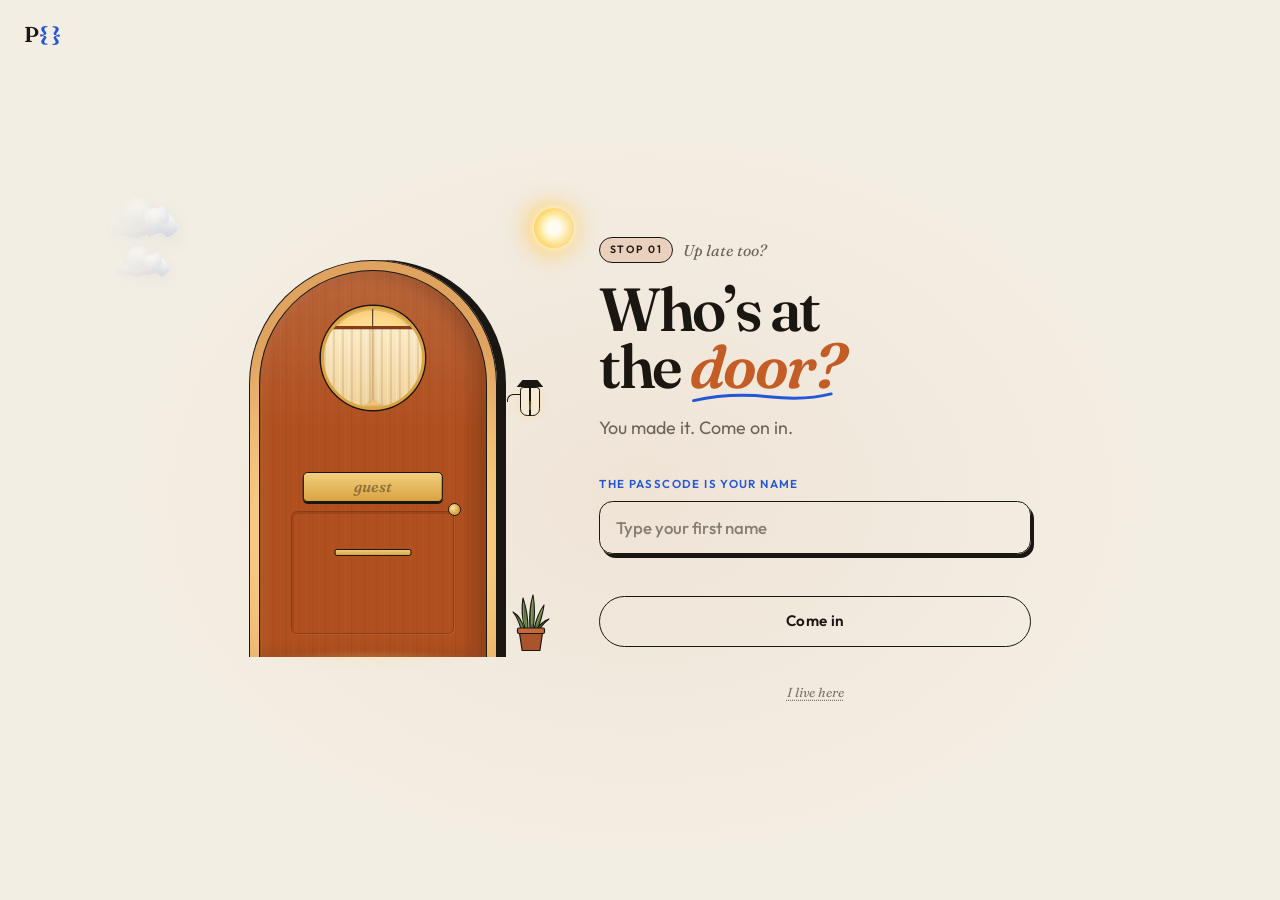
==== commit fe137297: "Navbar: centred links, outlined Contact, progress edge, richer Work menu" ====
--- a/index.html
+++ b/index.html
@@ -13,7 +13,7 @@
   <meta property="og:url" content="https://dubey1209.github.io/DeepikaDubey_ProductPortfolio/">
   <!-- Social scrapers do not resolve relative URLs, and several do not decode
        WebP, so these stay absolute and stay JPEG. -->
-  <meta property="og:image" content="https://dubey1209.github.io/DeepikaDubey_ProductPortfolio/og-image.jpg?v=20261194">
+  <meta property="og:image" content="https://dubey1209.github.io/DeepikaDubey_ProductPortfolio/og-image.jpg?v=20261198">
   <meta property="og:image:width" content="1200">
   <meta property="og:image:height" content="630">
   <meta property="og:image:type" content="image/jpeg">
@@ -21,23 +21,23 @@
   <meta name="twitter:card" content="summary_large_image">
   <meta name="twitter:title" content="Deepika Dubey | Product Manager Portfolio">
   <meta name="twitter:description" content="Explore Deepika Dubey's journey in product management, analytics, strategy, and design. Projects, skills, certifications, and more.">
-  <meta name="twitter:image" content="https://dubey1209.github.io/DeepikaDubey_ProductPortfolio/og-image.jpg?v=20261194">
+  <meta name="twitter:image" content="https://dubey1209.github.io/DeepikaDubey_ProductPortfolio/og-image.jpg?v=20261198">
   <link rel="canonical" href="https://dubey1209.github.io/DeepikaDubey_ProductPortfolio/">
   <link rel="icon" type="image/png" sizes="32x32" href="favicon-32.png">
   <link rel="icon" type="image/png" sizes="64x64" href="favicon.png">
   <link rel="apple-touch-icon" href="apple-touch-icon.png">
   <link rel="preload" as="font" type="font/woff2" href="fonts/fraunces-latin.woff2" crossorigin>
   <link rel="preload" as="font" type="font/woff2" href="fonts/outfit-latin.woff2" crossorigin>
-  <link rel="preload" as="image" href="mascots/deepika-directions.webp?v=20261194" media="(min-width: 761px)" fetchpriority="high">
-  <link rel="preload" as="image" href="mascots/deepika-directions-sm.webp?v=20261194" media="(max-width: 760px)" fetchpriority="high">
+  <link rel="preload" as="image" href="mascots/deepika-directions.webp?v=20261198" media="(min-width: 761px)" fetchpriority="high">
+  <link rel="preload" as="image" href="mascots/deepika-directions-sm.webp?v=20261198" media="(max-width: 760px)" fetchpriority="high">
   <!-- One shared version token for every local asset. Bump it in both HTML
        files whenever any CSS or JS changes. Per-asset tokens drifted out of
        sync previously, which can serve new CSS against old JavaScript. -->
-  <link rel="stylesheet" href="base.css?v=20261194">
-  <link rel="stylesheet" href="atelier.css?v=20261194">
-  <link rel="stylesheet" href="motion.css?v=20261194">
+  <link rel="stylesheet" href="base.css?v=20261198">
+  <link rel="stylesheet" href="atelier.css?v=20261198">
+  <link rel="stylesheet" href="motion.css?v=20261198">
   <noscript><style>.fx-ch>span{transform:none!important}.home-kicker,.home-subtitle,.home-desc,.home-btns,.home-rotate,.hero-rule{opacity:1!important}.home-photo{filter:none!important;transform:rotate(-3.5deg)!important}</style></noscript>
-  <script src="portfolio-lock.js?v=20261194" defer></script>
+  <script src="portfolio-lock.js?v=20261198" defer></script>
 </head>
 <body>
     <script>
@@ -175,19 +175,28 @@
         <li class="dropdown">
           <a href="#case-studies" class="dropbtn">Work</a>
           <div class="dropdown-content">
-            <a href="#case-studies">Product (Case Studies)</a>
-            <a href="#design-projects">Design</a>
-            <a href="#technical-projects">Technical Projects</a>
+            <a href="#case-studies"><svg class="nav-menu-ico" viewBox="0 0 24 24" aria-hidden="true"><path d="M5 19 10.5 13l3.5 3L19 9"/><path d="M14.5 9H19v4.5"/></svg><span class="nav-menu-text">Product (Case Studies)<small>How I think, problem to launch</small></span></a>
+            <a href="#design-projects"><svg class="nav-menu-ico" viewBox="0 0 24 24" aria-hidden="true"><path d="m14.5 5 4.5 4.5-9 9H5.5V14z"/><path d="m12.5 7 4.5 4.5"/></svg><span class="nav-menu-text">Design<small>Screens made for real people</small></span></a>
+            <a href="#technical-projects"><svg class="nav-menu-ico" viewBox="0 0 24 24" aria-hidden="true"><path d="m8.5 8-4 4 4 4"/><path d="m15.5 8 4 4-4 4"/><path d="m13.2 6-2.4 12"/></svg><span class="nav-menu-text">Technical Projects<small>Things I built with my own hands</small></span></a>
           </div>
         </li>
         <li><a href="#skills">Skills</a></li>
-        <li><a href="#certifications">Certifications</a></li>
-        <li><a href="#education">Education</a></li>
+        <li class="nav-more-item"><a href="#certifications">Certifications</a></li>
+        <li class="nav-more-item"><a href="#education">Education</a></li>
         <li><a href="#experience">Experience</a></li>
-        <li><a href="#writing">Writing</a></li>
-        <li><a href="#fun-facts">Fun Facts</a></li>
+        <li class="nav-more-item"><a href="#writing">Writing</a></li>
+        <li class="nav-more-item"><a href="#fun-facts">Fun Facts</a></li>
+        <li class="dropdown nav-more">
+          <a href="#certifications" class="dropbtn">More</a>
+          <div class="dropdown-content">
+            <a href="#certifications">Certifications</a>
+            <a href="#education">Education</a>
+            <a href="#writing">Writing</a>
+            <a href="#fun-facts">Fun Facts</a>
+          </div>
+        </li>
         <li><a href="my-story.html">Story</a></li>
-        <li><a href="#contact">Contact</a></li>
+        <li class="nav-cta"><a href="#contact">Contact</a></li>
         <li class="drawer-theme-toggle-li">
           <button id="theme-toggle" type="button" aria-label="Dark mode" aria-pressed="false" class="theme-toggle-btn">
             <span class="theme-toggle-icon-wrapper">
@@ -1536,12 +1545,13 @@
   <script src="vendor/gsap.min.js" defer></script>
   <script src="vendor/ScrollTrigger.min.js" defer></script>
   <script src="vendor/lenis.min.js" defer></script>
-  <script src="contact-form.js?v=20261194" defer></script>
-  <script src="mobile-rails.js?v=20261194" defer></script>
-  <script src="theme-toggle.js?v=20261194" defer></script>
-  <script src="tap-sound.js?v=20261194" defer></script>
-  <script src="script.js?v=20261194" defer></script>
-  <script src="viewer.js?v=20261194" defer></script>
-  <script src="case-reel.js?v=20261194" defer></script>
-  <script src="motion.js?v=20261194" defer></script>
-  <script src="mascot.js?v=20261194" defer></script>+  <script src="contact-form.js?v=20261198" defer></script>
+  <script src="mobile-rails.js?v=20261198" defer></script>
+  <script src="nav.js?v=20261198" defer></script>
+  <script src="theme-toggle.js?v=20261198" defer></script>
+  <script src="tap-sound.js?v=20261198" defer></script>
+  <script src="script.js?v=20261198" defer></script>
+  <script src="viewer.js?v=20261198" defer></script>
+  <script src="case-reel.js?v=20261198" defer></script>
+  <script src="motion.js?v=20261198" defer></script>
+  <script src="mascot.js?v=20261198" defer></script>
--- a/atelier.css
+++ b/atelier.css
@@ -1659,12 +1659,12 @@
 /* Phones get a lighter copy of the direction sheet: the mascot is drawn at
    about 240px there, so the full-size cells are wasted bytes on slow links. */
 html.atelier {
-  --mascot-look: url('mascots/deepika-directions.webp?v=20261194');
+  --mascot-look: url('mascots/deepika-directions.webp?v=20261198');
 }
 
 @media (max-width: 760px) {
   html.atelier {
-    --mascot-look: url('mascots/deepika-directions-sm.webp?v=20261194');
+    --mascot-look: url('mascots/deepika-directions-sm.webp?v=20261198');
   }
 }
 
@@ -1673,7 +1673,7 @@
    has loaded (it reads the URL from --mascot-react) and sets .has-reactions
    on <html> once it has decoded. */
 html.atelier {
-  --mascot-react: url('mascots/deepika-reactions.webp?v=20261194');
+  --mascot-react: url('mascots/deepika-reactions.webp?v=20261198');
 }
 
 /* mascot.js uses the second layer for direction frames too (.is-look), and
@@ -1695,7 +1695,7 @@
 }
 
 html.atelier.has-reactions .atelier-mascot-lids {
-  background-image: url('mascots/deepika-blinks.webp?v=20261194');
+  background-image: url('mascots/deepika-blinks.webp?v=20261198');
 }
 
 html.atelier .atelier-mascot-lids {
@@ -1721,12 +1721,12 @@
 
 html.atelier .atelier-mascot-ear.is-cover {
   inset: 0;
-  background-image: url('mascots/deepika-earcover.webp?v=20261194');
+  background-image: url('mascots/deepika-earcover.webp?v=20261198');
   background-size: 300% 300%;
 }
 
 html.atelier .atelier-mascot-ear.is-drop {
-  background-image: url('mascots/deepika-eardrops.webp?v=20261194');
+  background-image: url('mascots/deepika-eardrops.webp?v=20261198');
 }
 
 html.atelier .atelier-mascot-ear.is-left {
@@ -1748,14 +1748,14 @@
    mask with the frame. Her hair, jaw and outline always come from the frame
    underneath; an oval reached the jaw and showed a second chin. */
 html.atelier.has-reactions .atelier-mascot-face {
-  -webkit-mask-image: url('mascots/deepika-face-mask.png?v=20261194');
-  mask-image: url('mascots/deepika-face-mask.png?v=20261194');
+  -webkit-mask-image: url('mascots/deepika-face-mask.png?v=20261198');
+  mask-image: url('mascots/deepika-face-mask.png?v=20261198');
 }
 
 /* The second reaction sheet (love, laugh, sleepy…), fetched after the first;
    mascot.js marks its cells .is-react2. */
 html.atelier {
-  --mascot-react-2: url('mascots/deepika-reactions-2.webp?v=20261194');
+  --mascot-react-2: url('mascots/deepika-reactions-2.webp?v=20261198');
 }
 
 html.atelier.has-reactions-2 .atelier-mascot-layer.is-react2 {
@@ -1763,13 +1763,13 @@
 }
 
 html.atelier.has-reactions-2 .atelier-mascot-face.is-react2 {
-  -webkit-mask-image: url('mascots/deepika-face-mask-2.png?v=20261194');
-  mask-image: url('mascots/deepika-face-mask-2.png?v=20261194');
+  -webkit-mask-image: url('mascots/deepika-face-mask-2.png?v=20261198');
+  mask-image: url('mascots/deepika-face-mask-2.png?v=20261198');
 }
 
 /* The third: pleading, teary, a cute guilt trip (.is-react3). */
 html.atelier {
-  --mascot-react-3: url('mascots/deepika-reactions-3.webp?v=20261194');
+  --mascot-react-3: url('mascots/deepika-reactions-3.webp?v=20261198');
 }
 
 html.atelier.has-reactions-3 .atelier-mascot-layer.is-react3 {
@@ -1777,8 +1777,8 @@
 }
 
 html.atelier.has-reactions-3 .atelier-mascot-face.is-react3 {
-  -webkit-mask-image: url('mascots/deepika-face-mask-3.png?v=20261194');
-  mask-image: url('mascots/deepika-face-mask-3.png?v=20261194');
+  -webkit-mask-image: url('mascots/deepika-face-mask-3.png?v=20261198');
+  mask-image: url('mascots/deepika-face-mask-3.png?v=20261198');
 }
 
 html.atelier .atelier-mascot-face {
@@ -6899,7 +6899,7 @@
 }
 
 html.atelier .sb-cameo-art.is-react {
-  background-image: url('mascots/deepika-reactions.webp?v=20261194');
+  background-image: url('mascots/deepika-reactions.webp?v=20261198');
 }
 
 html.atelier .sb-cameo-art.is-face {
@@ -10955,3 +10955,340 @@
     transform-origin: 0% 100%;
   }
 }
+
+/* ---- Desktop navbar --------------------------------------------------------
+   A full-width paper bar whose hairline appears once the page scrolls. A
+   pill slides behind the hovered link and rests on the section being read
+   (nav.js); a terracotta dot marks it. Contact is the one ink button.
+   Between 801px and 1100px four links fold into "More". */
+html.atelier .nav-pill,
+html.atelier .nav-more {
+  display: none !important;
+}
+
+@media (min-width: 801px) {
+  html.atelier body .navbar {
+    --nav-shadow: var(--ink);
+    padding: 0.3rem 0 !important;
+    transition: border-color 0.4s ease, background-color 0.4s ease, transform 0.55s cubic-bezier(0.16, 1, 0.3, 1) !important;
+  }
+
+  html.atelier body.dark-theme .navbar {
+    --nav-shadow: #000;
+  }
+
+  html.atelier body:not(.nav-scrolled) .navbar {
+    border-bottom-color: transparent !important;
+    background: color-mix(in srgb, var(--paper) 70%, transparent) !important;
+  }
+
+  html.atelier body .navbar-container {
+    min-height: 58px;
+  }
+
+  html.atelier body .logo {
+    flex: none;
+    line-height: 1;
+  }
+
+  html.atelier body .logo .logo-brace {
+    display: inline-block;
+    letter-spacing: 0;
+    transition: letter-spacing 0.4s cubic-bezier(0.34, 1.5, 0.5, 1);
+  }
+
+  html.atelier body .logo:hover .logo-brace {
+    letter-spacing: 0.12em;
+  }
+
+  html.atelier body .nav-links {
+    position: relative;
+    flex-wrap: nowrap;
+    align-items: center;
+    gap: 0.1rem !important;
+    padding: 0 !important;
+  }
+
+  html.atelier body .nav-links > li {
+    position: relative;
+    z-index: 1;
+    margin: 0 !important;
+  }
+
+  html.atelier body .nav-links > li.nav-pill {
+    display: block !important;
+    position: absolute;
+    z-index: 0;
+    left: 0;
+    top: 0;
+    width: var(--w, 0px);
+    height: var(--h, 0px);
+    border-radius: 999px;
+    background: color-mix(in srgb, var(--ink) 7%, transparent);
+    opacity: 0;
+    transform: translate(var(--x, 0px), var(--y, 0px));
+    transition: transform 0.45s cubic-bezier(0.2, 0.8, 0.2, 1), width 0.45s cubic-bezier(0.2, 0.8, 0.2, 1), opacity 0.25s ease;
+    pointer-events: none;
+  }
+
+  html.atelier body .nav-links > li.nav-pill.is-on {
+    opacity: 1;
+  }
+
+  html.atelier body .nav-links > li > a,
+  html.atelier body .nav-links .dropbtn {
+    display: block;
+    padding: 0.52rem 0.78rem !important;
+    border: 0 !important;
+    border-radius: 999px;
+    color: var(--muted) !important;
+    font-size: 0.84rem;
+    font-weight: 500;
+    line-height: 1.2;
+    white-space: nowrap;
+    transition: color 0.25s ease;
+  }
+
+  html.atelier body .nav-links > li > a:hover,
+  html.atelier body .nav-links > li > a:focus-visible,
+  html.atelier body .nav-links > li > a.is-current,
+  html.atelier body .nav-links .dropdown:hover > .dropbtn {
+    color: var(--ink) !important;
+  }
+
+  /* The underline from motion.css becomes the "you are here" dot. */
+  html.atelier body .nav-links > li > a::after,
+  html.atelier body .nav-links .dropbtn::after {
+    left: 50%;
+    right: auto;
+    bottom: 0.16rem;
+    width: 4px;
+    height: 4px;
+    border-radius: 50%;
+    background: var(--spin);
+    transform: translateX(-50%) scale(0) !important;
+    transition: transform 0.35s cubic-bezier(0.34, 1.6, 0.5, 1);
+  }
+
+  html.atelier body .nav-links > li > a.is-current::after {
+    transform: translateX(-50%) scale(1) !important;
+  }
+
+  html.atelier body .nav-links .dropbtn {
+    padding-right: 1.55rem !important;
+    background: no-repeat right 0.7rem center / 0.6rem url("data:image/svg+xml,%3Csvg xmlns='http://www.w3.org/2000/svg' viewBox='0 0 12 12' fill='none' stroke='%237d756b' stroke-width='1.8' stroke-linecap='round' stroke-linejoin='round'%3E%3Cpath d='M3 4.5 6 7.5 9 4.5'/%3E%3C/svg%3E");
+  }
+
+  html.atelier body .nav-links .dropdown:hover > .dropbtn {
+    background-image: url("data:image/svg+xml,%3Csvg xmlns='http://www.w3.org/2000/svg' viewBox='0 0 12 12' fill='none' stroke='%237d756b' stroke-width='1.8' stroke-linecap='round' stroke-linejoin='round'%3E%3Cpath d='M3 7.5 6 4.5 9 7.5'/%3E%3C/svg%3E");
+  }
+
+  html.atelier body .nav-links .dropdown-content {
+    top: calc(100% + 0.7rem);
+    left: 50%;
+    min-width: 13rem;
+    padding: 0.4rem;
+    border: 1.5px solid var(--ink);
+    border-radius: 1rem;
+    box-shadow: 4px 5px 0 var(--nav-shadow);
+    transform: translateX(-50%);
+    animation: nav-drop 0.3s cubic-bezier(0.2, 0.8, 0.2, 1);
+  }
+
+  html.atelier body .nav-links .dropdown-content::before {
+    content: '';
+    position: absolute;
+    left: 0;
+    right: 0;
+    top: -0.9rem;
+    height: 0.9rem;
+  }
+
+  html.atelier body .nav-links .dropdown-content a {
+    padding: 0.55rem 0.8rem !important;
+    border-radius: 0.65rem;
+    color: var(--ink) !important;
+    font-size: 0.86rem;
+    transition: background-color 0.2s ease, padding 0.25s ease;
+  }
+
+  html.atelier body .nav-links .dropdown-content a:hover,
+  html.atelier body .nav-links .dropdown-content a:focus-visible {
+    padding-left: 1rem !important;
+    background: color-mix(in srgb, var(--ink) 6%, transparent) !important;
+  }
+
+  @keyframes nav-drop {
+    from { opacity: 0; transform: translate(-50%, -6px); }
+  }
+
+  /* Links sit centred between the mark and the actions on the right. */
+  html.atelier body .nav-links {
+    flex: 1 1 auto;
+    justify-content: flex-start !important;
+  }
+
+  html.atelier body .nav-links > li.drawer-close-btn-li + li {
+    margin-left: auto !important;
+  }
+
+  /* Contact: an outlined pill that fills with ink on hover. */
+  html.atelier body .nav-links > li.nav-cta {
+    margin-left: auto !important;
+  }
+
+  html.atelier body .nav-links > li.nav-cta > a {
+    display: inline-flex;
+    align-items: center;
+    gap: 0.4rem;
+    padding: 0.5rem 0.95rem 0.5rem 1.05rem !important;
+    background: transparent;
+    box-shadow: inset 0 0 0 1.5px var(--ink);
+    color: var(--ink) !important;
+    font-weight: 600;
+    transition: transform 0.25s cubic-bezier(0.34, 1.5, 0.5, 1), background-color 0.25s ease, color 0.25s ease;
+  }
+
+  html.atelier body .nav-links > li.nav-cta > a:hover,
+  html.atelier body .nav-links > li.nav-cta > a:focus-visible {
+    background: var(--ink);
+    color: var(--paper) !important;
+  }
+
+  html.atelier body .nav-links > li.nav-cta > a::before {
+    content: '\2192';
+    order: 2;
+    display: inline-block;
+    transition: transform 0.3s cubic-bezier(0.34, 1.5, 0.5, 1);
+  }
+
+  html.atelier body .nav-links > li.nav-cta > a::after {
+    display: none;
+  }
+
+  html.atelier body .nav-links > li.nav-cta > a:hover {
+    transform: translateY(-1px);
+  }
+
+  html.atelier body .nav-links > li.nav-cta > a:hover::before {
+    transform: translateX(3px);
+  }
+
+  html.atelier body .nav-links > li.nav-cta > a.is-current {
+    background: var(--ink);
+    color: var(--paper) !important;
+  }
+
+  html.atelier body .nav-links > li.drawer-theme-toggle-li {
+    display: flex;
+    align-items: center;
+    margin-left: 0.55rem !important;
+    padding-left: 0.6rem;
+    border-left: 1px solid var(--line);
+  }
+}
+
+@media (min-width: 801px) and (max-width: 1100px) {
+  html.atelier body .nav-links > li.nav-more-item {
+    display: none !important;
+  }
+
+  html.atelier body .nav-links > li.nav-more {
+    display: block !important;
+  }
+
+  html.atelier body .nav-links > li > a,
+  html.atelier body .nav-links .dropbtn {
+    padding-left: 0.62rem !important;
+    padding-right: 0.62rem !important;
+  }
+
+  html.atelier body .nav-links .dropbtn {
+    padding-right: 1.4rem !important;
+    background-position: right 0.55rem center;
+  }
+}
+
+@media (min-width: 801px) and (prefers-reduced-motion: reduce) {
+  html.atelier body .nav-links > li.nav-pill,
+  html.atelier body .navbar-container,
+  html.atelier body .nav-links .dropdown-content {
+    transition: none;
+    animation: none;
+  }
+}
+/* Navbar details: a reading-progress line along the bar's bottom edge and
+   a Work menu that says what is behind each door. Hidden in the drawer. */
+html.atelier .nav-menu-ico,
+html.atelier .nav-menu-text small {
+  display: none;
+}
+
+@media (min-width: 801px) {
+  html.atelier body .navbar > .scroll-progress {
+    position: absolute;
+    top: auto;
+    bottom: -1px;
+    left: 0;
+    z-index: 1;
+    height: 2px;
+    background: var(--spin) !important;
+  }
+
+  html.atelier body .nav-links .dropdown:not(.nav-more) .dropdown-content {
+    min-width: 17.5rem;
+  }
+
+  html.atelier body .nav-links .dropdown-content a:has(.nav-menu-text) {
+    display: flex;
+    align-items: center;
+    gap: 0.75rem;
+    padding: 0.55rem 0.7rem !important;
+    white-space: normal !important;
+  }
+
+  html.atelier body .nav-links .dropdown-content a:has(.nav-menu-text):hover,
+  html.atelier body .nav-links .dropdown-content a:has(.nav-menu-text):focus-visible {
+    padding-left: 0.7rem !important;
+  }
+
+  html.atelier body .nav-menu-ico {
+    display: block;
+    flex: none;
+    box-sizing: content-box;
+    width: 1.05rem;
+    height: 1.05rem;
+    padding: 0.45rem;
+    border-radius: 0.6rem;
+    background: color-mix(in srgb, var(--accent) 10%, transparent);
+    color: var(--accent);
+    fill: none;
+    stroke: currentColor;
+    stroke-width: 1.8;
+    stroke-linecap: round;
+    stroke-linejoin: round;
+    transition: background-color 0.25s ease, color 0.25s ease, transform 0.35s cubic-bezier(0.34, 1.5, 0.5, 1);
+  }
+
+  html.atelier body .nav-links .dropdown-content a:hover .nav-menu-ico,
+  html.atelier body .nav-links .dropdown-content a:focus-visible .nav-menu-ico {
+    background: var(--accent);
+    color: var(--paper);
+    transform: rotate(-6deg);
+  }
+
+  html.atelier body .nav-menu-text {
+    display: block;
+    font-weight: 600;
+    font-size: 0.86rem;
+    line-height: 1.3;
+  }
+
+  html.atelier body .nav-menu-text small {
+    display: block;
+    margin-top: 0.1rem;
+    color: var(--muted);
+    font-size: 0.74rem;
+    font-weight: 400;
+  }
+}
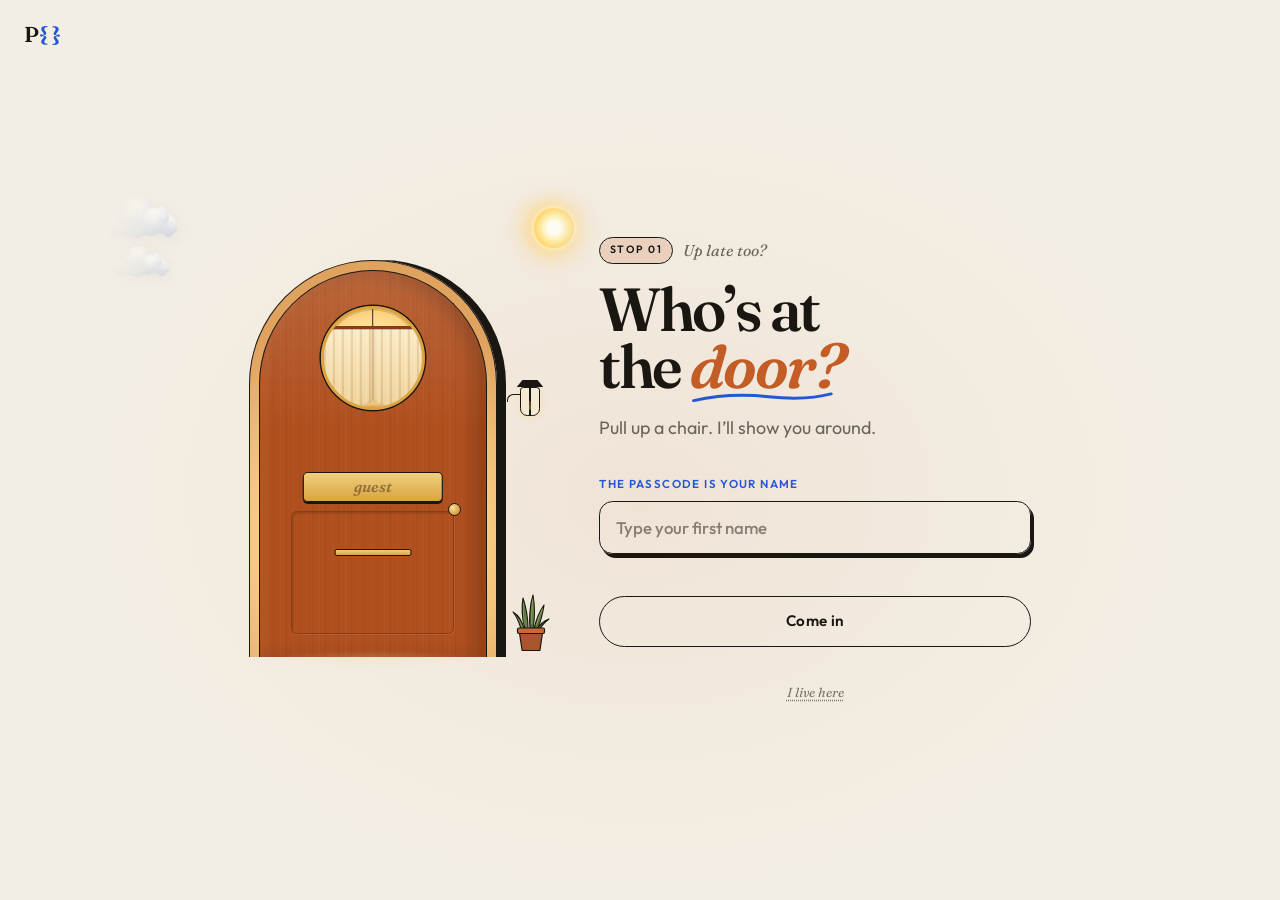
==== commit 010b6359: "Hero: interactive punctuation physics, View Resume button" ====
--- a/index.html
+++ b/index.html
@@ -13,7 +13,7 @@
   <meta property="og:url" content="https://dubey1209.github.io/DeepikaDubey_ProductPortfolio/">
   <!-- Social scrapers do not resolve relative URLs, and several do not decode
        WebP, so these stay absolute and stay JPEG. -->
-  <meta property="og:image" content="https://dubey1209.github.io/DeepikaDubey_ProductPortfolio/og-image.jpg?v=20261198">
+  <meta property="og:image" content="https://dubey1209.github.io/DeepikaDubey_ProductPortfolio/og-image.jpg?v=20261200">
   <meta property="og:image:width" content="1200">
   <meta property="og:image:height" content="630">
   <meta property="og:image:type" content="image/jpeg">
@@ -21,23 +21,23 @@
   <meta name="twitter:card" content="summary_large_image">
   <meta name="twitter:title" content="Deepika Dubey | Product Manager Portfolio">
   <meta name="twitter:description" content="Explore Deepika Dubey's journey in product management, analytics, strategy, and design. Projects, skills, certifications, and more.">
-  <meta name="twitter:image" content="https://dubey1209.github.io/DeepikaDubey_ProductPortfolio/og-image.jpg?v=20261198">
+  <meta name="twitter:image" content="https://dubey1209.github.io/DeepikaDubey_ProductPortfolio/og-image.jpg?v=20261200">
   <link rel="canonical" href="https://dubey1209.github.io/DeepikaDubey_ProductPortfolio/">
   <link rel="icon" type="image/png" sizes="32x32" href="favicon-32.png">
   <link rel="icon" type="image/png" sizes="64x64" href="favicon.png">
   <link rel="apple-touch-icon" href="apple-touch-icon.png">
   <link rel="preload" as="font" type="font/woff2" href="fonts/fraunces-latin.woff2" crossorigin>
   <link rel="preload" as="font" type="font/woff2" href="fonts/outfit-latin.woff2" crossorigin>
-  <link rel="preload" as="image" href="mascots/deepika-directions.webp?v=20261198" media="(min-width: 761px)" fetchpriority="high">
-  <link rel="preload" as="image" href="mascots/deepika-directions-sm.webp?v=20261198" media="(max-width: 760px)" fetchpriority="high">
+  <link rel="preload" as="image" href="mascots/deepika-directions.webp?v=20261200" media="(min-width: 761px)" fetchpriority="high">
+  <link rel="preload" as="image" href="mascots/deepika-directions-sm.webp?v=20261200" media="(max-width: 760px)" fetchpriority="high">
   <!-- One shared version token for every local asset. Bump it in both HTML
        files whenever any CSS or JS changes. Per-asset tokens drifted out of
        sync previously, which can serve new CSS against old JavaScript. -->
-  <link rel="stylesheet" href="base.css?v=20261198">
-  <link rel="stylesheet" href="atelier.css?v=20261198">
-  <link rel="stylesheet" href="motion.css?v=20261198">
+  <link rel="stylesheet" href="base.css?v=20261200">
+  <link rel="stylesheet" href="atelier.css?v=20261200">
+  <link rel="stylesheet" href="motion.css?v=20261200">
   <noscript><style>.fx-ch>span{transform:none!important}.home-kicker,.home-subtitle,.home-desc,.home-btns,.home-rotate,.hero-rule{opacity:1!important}.home-photo{filter:none!important;transform:rotate(-3.5deg)!important}</style></noscript>
-  <script src="portfolio-lock.js?v=20261198" defer></script>
+  <script src="portfolio-lock.js?v=20261200" defer></script>
 </head>
 <body>
     <script>
@@ -235,7 +235,7 @@
         </p>
         <p class="home-desc">Engineer brain. Product heart. Allergic to unused features.<br> I ask “should we?” before “can we?”, then I ship.</p>
         <div class="home-btns">
-          <a href="https://drive.google.com/file/d/1q-BRanJfNaPcUP6-kAbtws9cPe_kCsLr/view?usp=sharing" target="_blank" rel="noopener" class="btn btn-outline">Download Resume</a>
+          <a href="https://drive.google.com/file/d/1q-BRanJfNaPcUP6-kAbtws9cPe_kCsLr/view?usp=sharing" target="_blank" rel="noopener" class="btn btn-outline">View Resume</a>
         </div>
       </div>
       <div class="home-right">
@@ -1545,13 +1545,14 @@
   <script src="vendor/gsap.min.js" defer></script>
   <script src="vendor/ScrollTrigger.min.js" defer></script>
   <script src="vendor/lenis.min.js" defer></script>
-  <script src="contact-form.js?v=20261198" defer></script>
-  <script src="mobile-rails.js?v=20261198" defer></script>
-  <script src="nav.js?v=20261198" defer></script>
-  <script src="theme-toggle.js?v=20261198" defer></script>
-  <script src="tap-sound.js?v=20261198" defer></script>
-  <script src="script.js?v=20261198" defer></script>
-  <script src="viewer.js?v=20261198" defer></script>
-  <script src="case-reel.js?v=20261198" defer></script>
-  <script src="motion.js?v=20261198" defer></script>
-  <script src="mascot.js?v=20261198" defer></script>+  <script src="contact-form.js?v=20261200" defer></script>
+  <script src="mobile-rails.js?v=20261200" defer></script>
+  <script src="nav.js?v=20261200" defer></script>
+  <script src="hero-dots.js?v=20261200" defer></script>
+  <script src="theme-toggle.js?v=20261200" defer></script>
+  <script src="tap-sound.js?v=20261200" defer></script>
+  <script src="script.js?v=20261200" defer></script>
+  <script src="viewer.js?v=20261200" defer></script>
+  <script src="case-reel.js?v=20261200" defer></script>
+  <script src="motion.js?v=20261200" defer></script>
+  <script src="mascot.js?v=20261200" defer></script>
--- a/atelier.css
+++ b/atelier.css
@@ -1659,12 +1659,12 @@
 /* Phones get a lighter copy of the direction sheet: the mascot is drawn at
    about 240px there, so the full-size cells are wasted bytes on slow links. */
 html.atelier {
-  --mascot-look: url('mascots/deepika-directions.webp?v=20261198');
+  --mascot-look: url('mascots/deepika-directions.webp?v=20261200');
 }
 
 @media (max-width: 760px) {
   html.atelier {
-    --mascot-look: url('mascots/deepika-directions-sm.webp?v=20261198');
+    --mascot-look: url('mascots/deepika-directions-sm.webp?v=20261200');
   }
 }
 
@@ -1673,7 +1673,7 @@
    has loaded (it reads the URL from --mascot-react) and sets .has-reactions
    on <html> once it has decoded. */
 html.atelier {
-  --mascot-react: url('mascots/deepika-reactions.webp?v=20261198');
+  --mascot-react: url('mascots/deepika-reactions.webp?v=20261200');
 }
 
 /* mascot.js uses the second layer for direction frames too (.is-look), and
@@ -1695,7 +1695,7 @@
 }
 
 html.atelier.has-reactions .atelier-mascot-lids {
-  background-image: url('mascots/deepika-blinks.webp?v=20261198');
+  background-image: url('mascots/deepika-blinks.webp?v=20261200');
 }
 
 html.atelier .atelier-mascot-lids {
@@ -1721,12 +1721,12 @@
 
 html.atelier .atelier-mascot-ear.is-cover {
   inset: 0;
-  background-image: url('mascots/deepika-earcover.webp?v=20261198');
+  background-image: url('mascots/deepika-earcover.webp?v=20261200');
   background-size: 300% 300%;
 }
 
 html.atelier .atelier-mascot-ear.is-drop {
-  background-image: url('mascots/deepika-eardrops.webp?v=20261198');
+  background-image: url('mascots/deepika-eardrops.webp?v=20261200');
 }
 
 html.atelier .atelier-mascot-ear.is-left {
@@ -1748,14 +1748,14 @@
    mask with the frame. Her hair, jaw and outline always come from the frame
    underneath; an oval reached the jaw and showed a second chin. */
 html.atelier.has-reactions .atelier-mascot-face {
-  -webkit-mask-image: url('mascots/deepika-face-mask.png?v=20261198');
-  mask-image: url('mascots/deepika-face-mask.png?v=20261198');
+  -webkit-mask-image: url('mascots/deepika-face-mask.png?v=20261200');
+  mask-image: url('mascots/deepika-face-mask.png?v=20261200');
 }
 
 /* The second reaction sheet (love, laugh, sleepy…), fetched after the first;
    mascot.js marks its cells .is-react2. */
 html.atelier {
-  --mascot-react-2: url('mascots/deepika-reactions-2.webp?v=20261198');
+  --mascot-react-2: url('mascots/deepika-reactions-2.webp?v=20261200');
 }
 
 html.atelier.has-reactions-2 .atelier-mascot-layer.is-react2 {
@@ -1763,13 +1763,13 @@
 }
 
 html.atelier.has-reactions-2 .atelier-mascot-face.is-react2 {
-  -webkit-mask-image: url('mascots/deepika-face-mask-2.png?v=20261198');
-  mask-image: url('mascots/deepika-face-mask-2.png?v=20261198');
+  -webkit-mask-image: url('mascots/deepika-face-mask-2.png?v=20261200');
+  mask-image: url('mascots/deepika-face-mask-2.png?v=20261200');
 }
 
 /* The third: pleading, teary, a cute guilt trip (.is-react3). */
 html.atelier {
-  --mascot-react-3: url('mascots/deepika-reactions-3.webp?v=20261198');
+  --mascot-react-3: url('mascots/deepika-reactions-3.webp?v=20261200');
 }
 
 html.atelier.has-reactions-3 .atelier-mascot-layer.is-react3 {
@@ -1777,8 +1777,8 @@
 }
 
 html.atelier.has-reactions-3 .atelier-mascot-face.is-react3 {
-  -webkit-mask-image: url('mascots/deepika-face-mask-3.png?v=20261198');
-  mask-image: url('mascots/deepika-face-mask-3.png?v=20261198');
+  -webkit-mask-image: url('mascots/deepika-face-mask-3.png?v=20261200');
+  mask-image: url('mascots/deepika-face-mask-3.png?v=20261200');
 }
 
 html.atelier .atelier-mascot-face {
@@ -6899,7 +6899,7 @@
 }
 
 html.atelier .sb-cameo-art.is-react {
-  background-image: url('mascots/deepika-reactions.webp?v=20261198');
+  background-image: url('mascots/deepika-reactions.webp?v=20261200');
 }
 
 html.atelier .sb-cameo-art.is-face {
@@ -11292,3 +11292,55 @@
     font-weight: 400;
   }
 }
+
+/* Hero punctuation (hero-dots.js): once the intro has played the title no
+   longer clips, so the dots can hop and lean outside their line. */
+html.atelier .home-section.hero-live .hero-line {
+  overflow: visible;
+}
+
+html.atelier .home-title.hd-live .fx-ch {
+  position: relative;
+}
+
+html.atelier .home-title .hd-glyph {
+  position: relative;
+  cursor: pointer;
+  backface-visibility: hidden;
+}
+
+html.atelier .home-title .hd-glyph::after {
+  content: '';
+  position: absolute;
+  inset: 0.15em -0.22em -0.05em;
+}
+
+html.atelier .home-title .hd-puff,
+html.atelier .home-title .hd-ring {
+  position: absolute;
+  z-index: 2;
+  border-radius: 50%;
+  pointer-events: none;
+}
+
+html.atelier .home-title .hd-puff {
+  background: var(--spin);
+  opacity: 0;
+  transform: translate(-50%, -50%);
+  animation: hd-puff var(--life, 500ms) cubic-bezier(0.2, 0.8, 0.2, 1) forwards;
+}
+
+@keyframes hd-puff {
+  0% { opacity: 0.55; transform: translate(-50%, -50%) scale(0.5); }
+  100% { opacity: 0; transform: translate(calc(-50% + var(--dx, 0px)), calc(-50% - 0.14em)) scale(1.7); }
+}
+
+html.atelier .home-title .hd-ring {
+  border: 2px solid var(--spin);
+  transform: translate(-50%, -50%) scale(1);
+  animation: hd-ring 0.7s cubic-bezier(0.2, 0.8, 0.2, 1) forwards;
+}
+
+@keyframes hd-ring {
+  to { opacity: 0; transform: translate(-50%, -50%) scale(5.5); border-width: 0.5px; }
+}
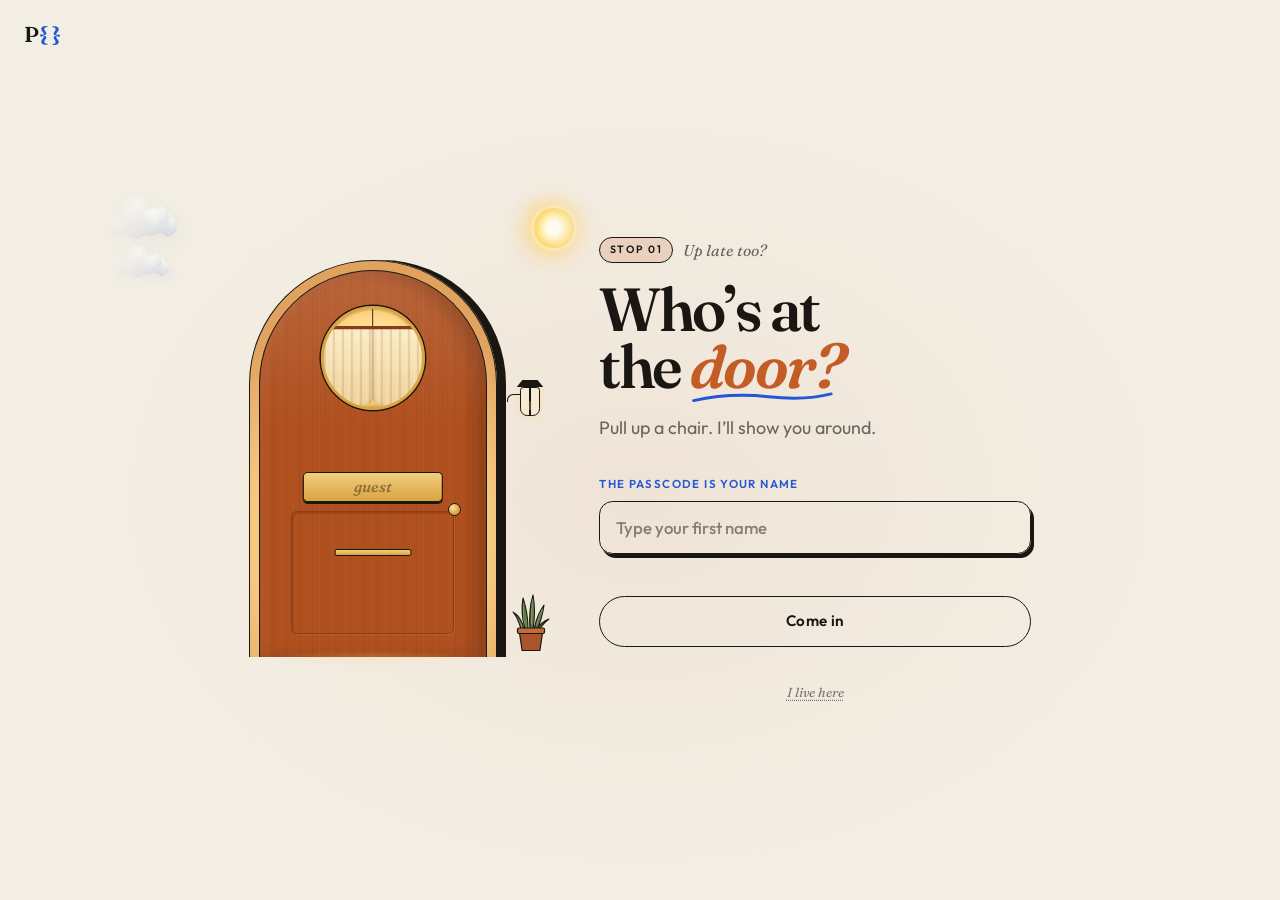
==== commit 8736512f: "Hero: interactive punctuation with autoplay intro, View Resume button" ====
--- a/index.html
+++ b/index.html
@@ -13,7 +13,7 @@
   <meta property="og:url" content="https://dubey1209.github.io/DeepikaDubey_ProductPortfolio/">
   <!-- Social scrapers do not resolve relative URLs, and several do not decode
        WebP, so these stay absolute and stay JPEG. -->
-  <meta property="og:image" content="https://dubey1209.github.io/DeepikaDubey_ProductPortfolio/og-image.jpg?v=20261200">
+  <meta property="og:image" content="https://dubey1209.github.io/DeepikaDubey_ProductPortfolio/og-image.jpg?v=20261201">
   <meta property="og:image:width" content="1200">
   <meta property="og:image:height" content="630">
   <meta property="og:image:type" content="image/jpeg">
@@ -21,23 +21,23 @@
   <meta name="twitter:card" content="summary_large_image">
   <meta name="twitter:title" content="Deepika Dubey | Product Manager Portfolio">
   <meta name="twitter:description" content="Explore Deepika Dubey's journey in product management, analytics, strategy, and design. Projects, skills, certifications, and more.">
-  <meta name="twitter:image" content="https://dubey1209.github.io/DeepikaDubey_ProductPortfolio/og-image.jpg?v=20261200">
+  <meta name="twitter:image" content="https://dubey1209.github.io/DeepikaDubey_ProductPortfolio/og-image.jpg?v=20261201">
   <link rel="canonical" href="https://dubey1209.github.io/DeepikaDubey_ProductPortfolio/">
   <link rel="icon" type="image/png" sizes="32x32" href="favicon-32.png">
   <link rel="icon" type="image/png" sizes="64x64" href="favicon.png">
   <link rel="apple-touch-icon" href="apple-touch-icon.png">
   <link rel="preload" as="font" type="font/woff2" href="fonts/fraunces-latin.woff2" crossorigin>
   <link rel="preload" as="font" type="font/woff2" href="fonts/outfit-latin.woff2" crossorigin>
-  <link rel="preload" as="image" href="mascots/deepika-directions.webp?v=20261200" media="(min-width: 761px)" fetchpriority="high">
-  <link rel="preload" as="image" href="mascots/deepika-directions-sm.webp?v=20261200" media="(max-width: 760px)" fetchpriority="high">
+  <link rel="preload" as="image" href="mascots/deepika-directions.webp?v=20261201" media="(min-width: 761px)" fetchpriority="high">
+  <link rel="preload" as="image" href="mascots/deepika-directions-sm.webp?v=20261201" media="(max-width: 760px)" fetchpriority="high">
   <!-- One shared version token for every local asset. Bump it in both HTML
        files whenever any CSS or JS changes. Per-asset tokens drifted out of
        sync previously, which can serve new CSS against old JavaScript. -->
-  <link rel="stylesheet" href="base.css?v=20261200">
-  <link rel="stylesheet" href="atelier.css?v=20261200">
-  <link rel="stylesheet" href="motion.css?v=20261200">
+  <link rel="stylesheet" href="base.css?v=20261201">
+  <link rel="stylesheet" href="atelier.css?v=20261201">
+  <link rel="stylesheet" href="motion.css?v=20261201">
   <noscript><style>.fx-ch>span{transform:none!important}.home-kicker,.home-subtitle,.home-desc,.home-btns,.home-rotate,.hero-rule{opacity:1!important}.home-photo{filter:none!important;transform:rotate(-3.5deg)!important}</style></noscript>
-  <script src="portfolio-lock.js?v=20261200" defer></script>
+  <script src="portfolio-lock.js?v=20261201" defer></script>
 </head>
 <body>
     <script>
@@ -1545,14 +1545,14 @@
   <script src="vendor/gsap.min.js" defer></script>
   <script src="vendor/ScrollTrigger.min.js" defer></script>
   <script src="vendor/lenis.min.js" defer></script>
-  <script src="contact-form.js?v=20261200" defer></script>
-  <script src="mobile-rails.js?v=20261200" defer></script>
-  <script src="nav.js?v=20261200" defer></script>
-  <script src="hero-dots.js?v=20261200" defer></script>
-  <script src="theme-toggle.js?v=20261200" defer></script>
-  <script src="tap-sound.js?v=20261200" defer></script>
-  <script src="script.js?v=20261200" defer></script>
-  <script src="viewer.js?v=20261200" defer></script>
-  <script src="case-reel.js?v=20261200" defer></script>
-  <script src="motion.js?v=20261200" defer></script>
-  <script src="mascot.js?v=20261200" defer></script>+  <script src="contact-form.js?v=20261201" defer></script>
+  <script src="mobile-rails.js?v=20261201" defer></script>
+  <script src="nav.js?v=20261201" defer></script>
+  <script src="hero-dots.js?v=20261201" defer></script>
+  <script src="theme-toggle.js?v=20261201" defer></script>
+  <script src="tap-sound.js?v=20261201" defer></script>
+  <script src="script.js?v=20261201" defer></script>
+  <script src="viewer.js?v=20261201" defer></script>
+  <script src="case-reel.js?v=20261201" defer></script>
+  <script src="motion.js?v=20261201" defer></script>
+  <script src="mascot.js?v=20261201" defer></script>
--- a/atelier.css
+++ b/atelier.css
@@ -1659,12 +1659,12 @@
 /* Phones get a lighter copy of the direction sheet: the mascot is drawn at
    about 240px there, so the full-size cells are wasted bytes on slow links. */
 html.atelier {
-  --mascot-look: url('mascots/deepika-directions.webp?v=20261200');
+  --mascot-look: url('mascots/deepika-directions.webp?v=20261201');
 }
 
 @media (max-width: 760px) {
   html.atelier {
-    --mascot-look: url('mascots/deepika-directions-sm.webp?v=20261200');
+    --mascot-look: url('mascots/deepika-directions-sm.webp?v=20261201');
   }
 }
 
@@ -1673,7 +1673,7 @@
    has loaded (it reads the URL from --mascot-react) and sets .has-reactions
    on <html> once it has decoded. */
 html.atelier {
-  --mascot-react: url('mascots/deepika-reactions.webp?v=20261200');
+  --mascot-react: url('mascots/deepika-reactions.webp?v=20261201');
 }
 
 /* mascot.js uses the second layer for direction frames too (.is-look), and
@@ -1695,7 +1695,7 @@
 }
 
 html.atelier.has-reactions .atelier-mascot-lids {
-  background-image: url('mascots/deepika-blinks.webp?v=20261200');
+  background-image: url('mascots/deepika-blinks.webp?v=20261201');
 }
 
 html.atelier .atelier-mascot-lids {
@@ -1721,12 +1721,12 @@
 
 html.atelier .atelier-mascot-ear.is-cover {
   inset: 0;
-  background-image: url('mascots/deepika-earcover.webp?v=20261200');
+  background-image: url('mascots/deepika-earcover.webp?v=20261201');
   background-size: 300% 300%;
 }
 
 html.atelier .atelier-mascot-ear.is-drop {
-  background-image: url('mascots/deepika-eardrops.webp?v=20261200');
+  background-image: url('mascots/deepika-eardrops.webp?v=20261201');
 }
 
 html.atelier .atelier-mascot-ear.is-left {
@@ -1748,14 +1748,14 @@
    mask with the frame. Her hair, jaw and outline always come from the frame
    underneath; an oval reached the jaw and showed a second chin. */
 html.atelier.has-reactions .atelier-mascot-face {
-  -webkit-mask-image: url('mascots/deepika-face-mask.png?v=20261200');
-  mask-image: url('mascots/deepika-face-mask.png?v=20261200');
+  -webkit-mask-image: url('mascots/deepika-face-mask.png?v=20261201');
+  mask-image: url('mascots/deepika-face-mask.png?v=20261201');
 }
 
 /* The second reaction sheet (love, laugh, sleepy…), fetched after the first;
    mascot.js marks its cells .is-react2. */
 html.atelier {
-  --mascot-react-2: url('mascots/deepika-reactions-2.webp?v=20261200');
+  --mascot-react-2: url('mascots/deepika-reactions-2.webp?v=20261201');
 }
 
 html.atelier.has-reactions-2 .atelier-mascot-layer.is-react2 {
@@ -1763,13 +1763,13 @@
 }
 
 html.atelier.has-reactions-2 .atelier-mascot-face.is-react2 {
-  -webkit-mask-image: url('mascots/deepika-face-mask-2.png?v=20261200');
-  mask-image: url('mascots/deepika-face-mask-2.png?v=20261200');
+  -webkit-mask-image: url('mascots/deepika-face-mask-2.png?v=20261201');
+  mask-image: url('mascots/deepika-face-mask-2.png?v=20261201');
 }
 
 /* The third: pleading, teary, a cute guilt trip (.is-react3). */
 html.atelier {
-  --mascot-react-3: url('mascots/deepika-reactions-3.webp?v=20261200');
+  --mascot-react-3: url('mascots/deepika-reactions-3.webp?v=20261201');
 }
 
 html.atelier.has-reactions-3 .atelier-mascot-layer.is-react3 {
@@ -1777,8 +1777,8 @@
 }
 
 html.atelier.has-reactions-3 .atelier-mascot-face.is-react3 {
-  -webkit-mask-image: url('mascots/deepika-face-mask-3.png?v=20261200');
-  mask-image: url('mascots/deepika-face-mask-3.png?v=20261200');
+  -webkit-mask-image: url('mascots/deepika-face-mask-3.png?v=20261201');
+  mask-image: url('mascots/deepika-face-mask-3.png?v=20261201');
 }
 
 html.atelier .atelier-mascot-face {
@@ -6899,7 +6899,7 @@
 }
 
 html.atelier .sb-cameo-art.is-react {
-  background-image: url('mascots/deepika-reactions.webp?v=20261200');
+  background-image: url('mascots/deepika-reactions.webp?v=20261201');
 }
 
 html.atelier .sb-cameo-art.is-face {
